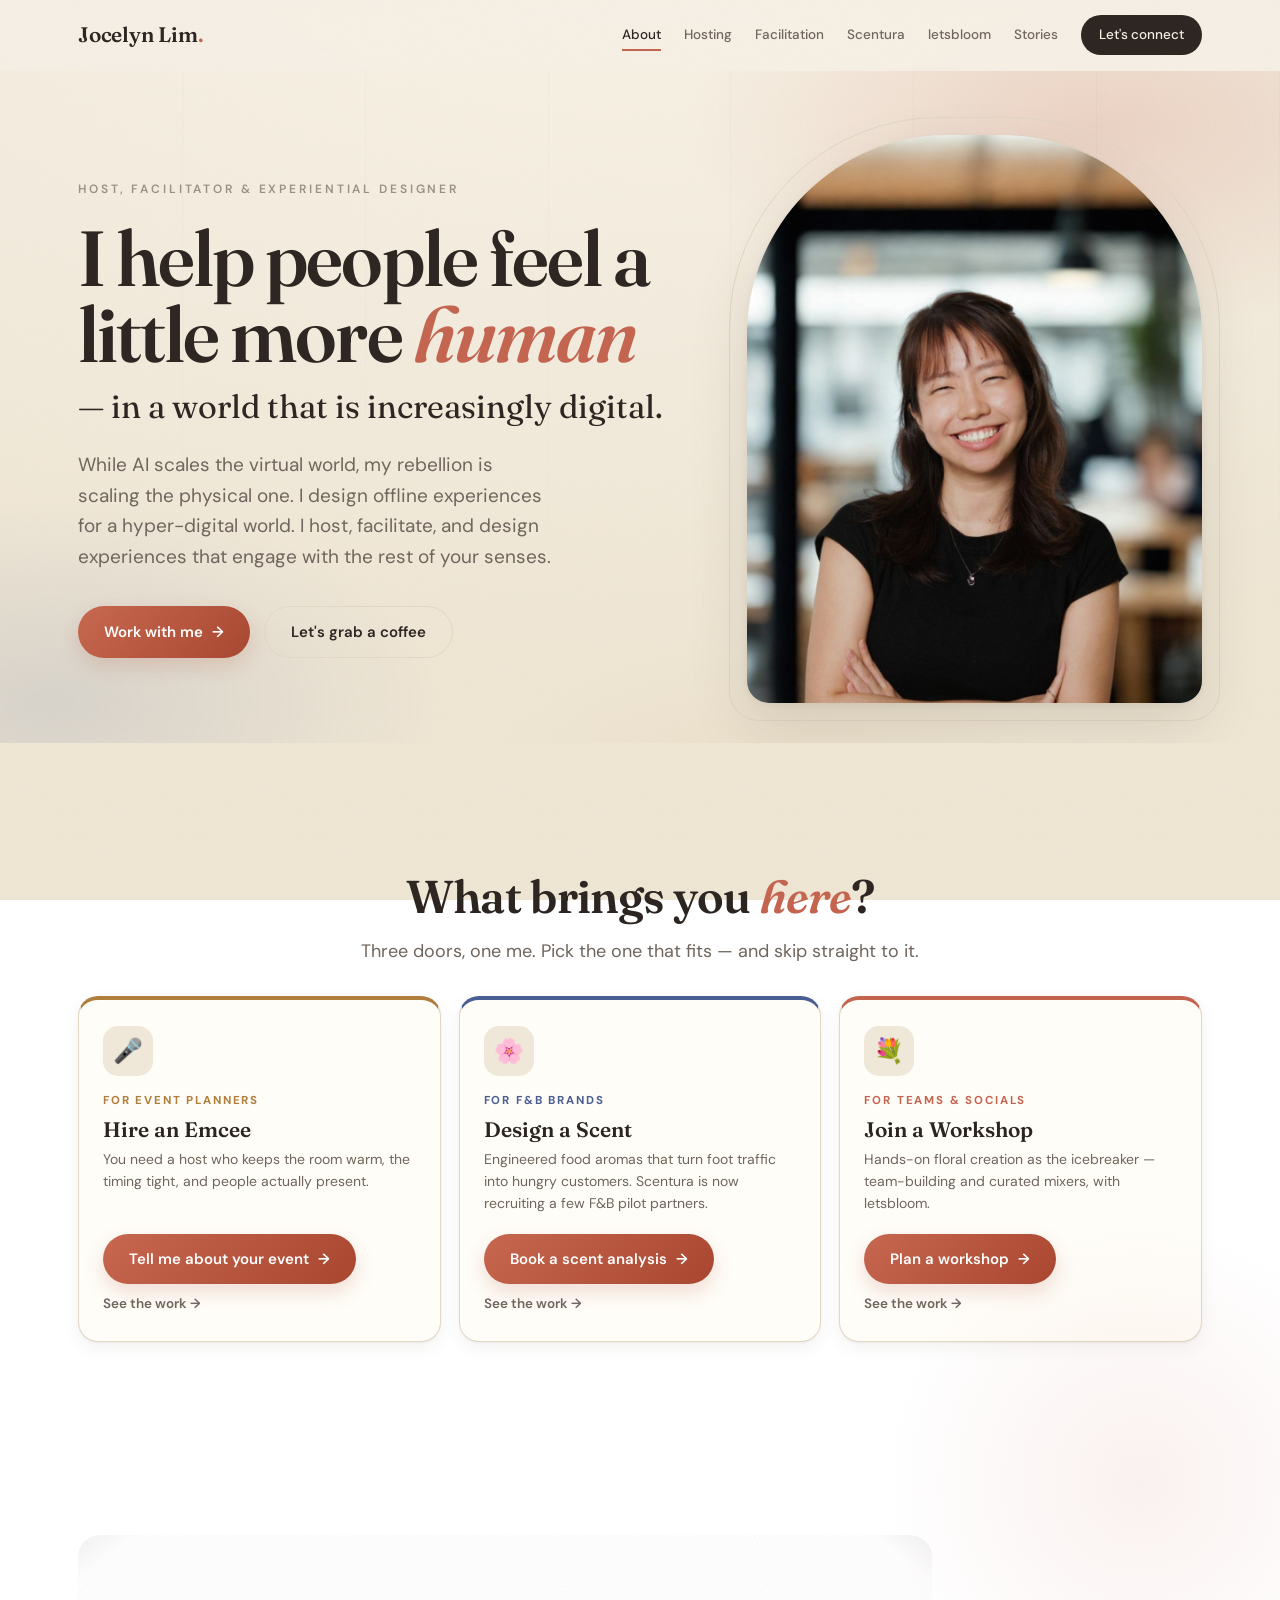
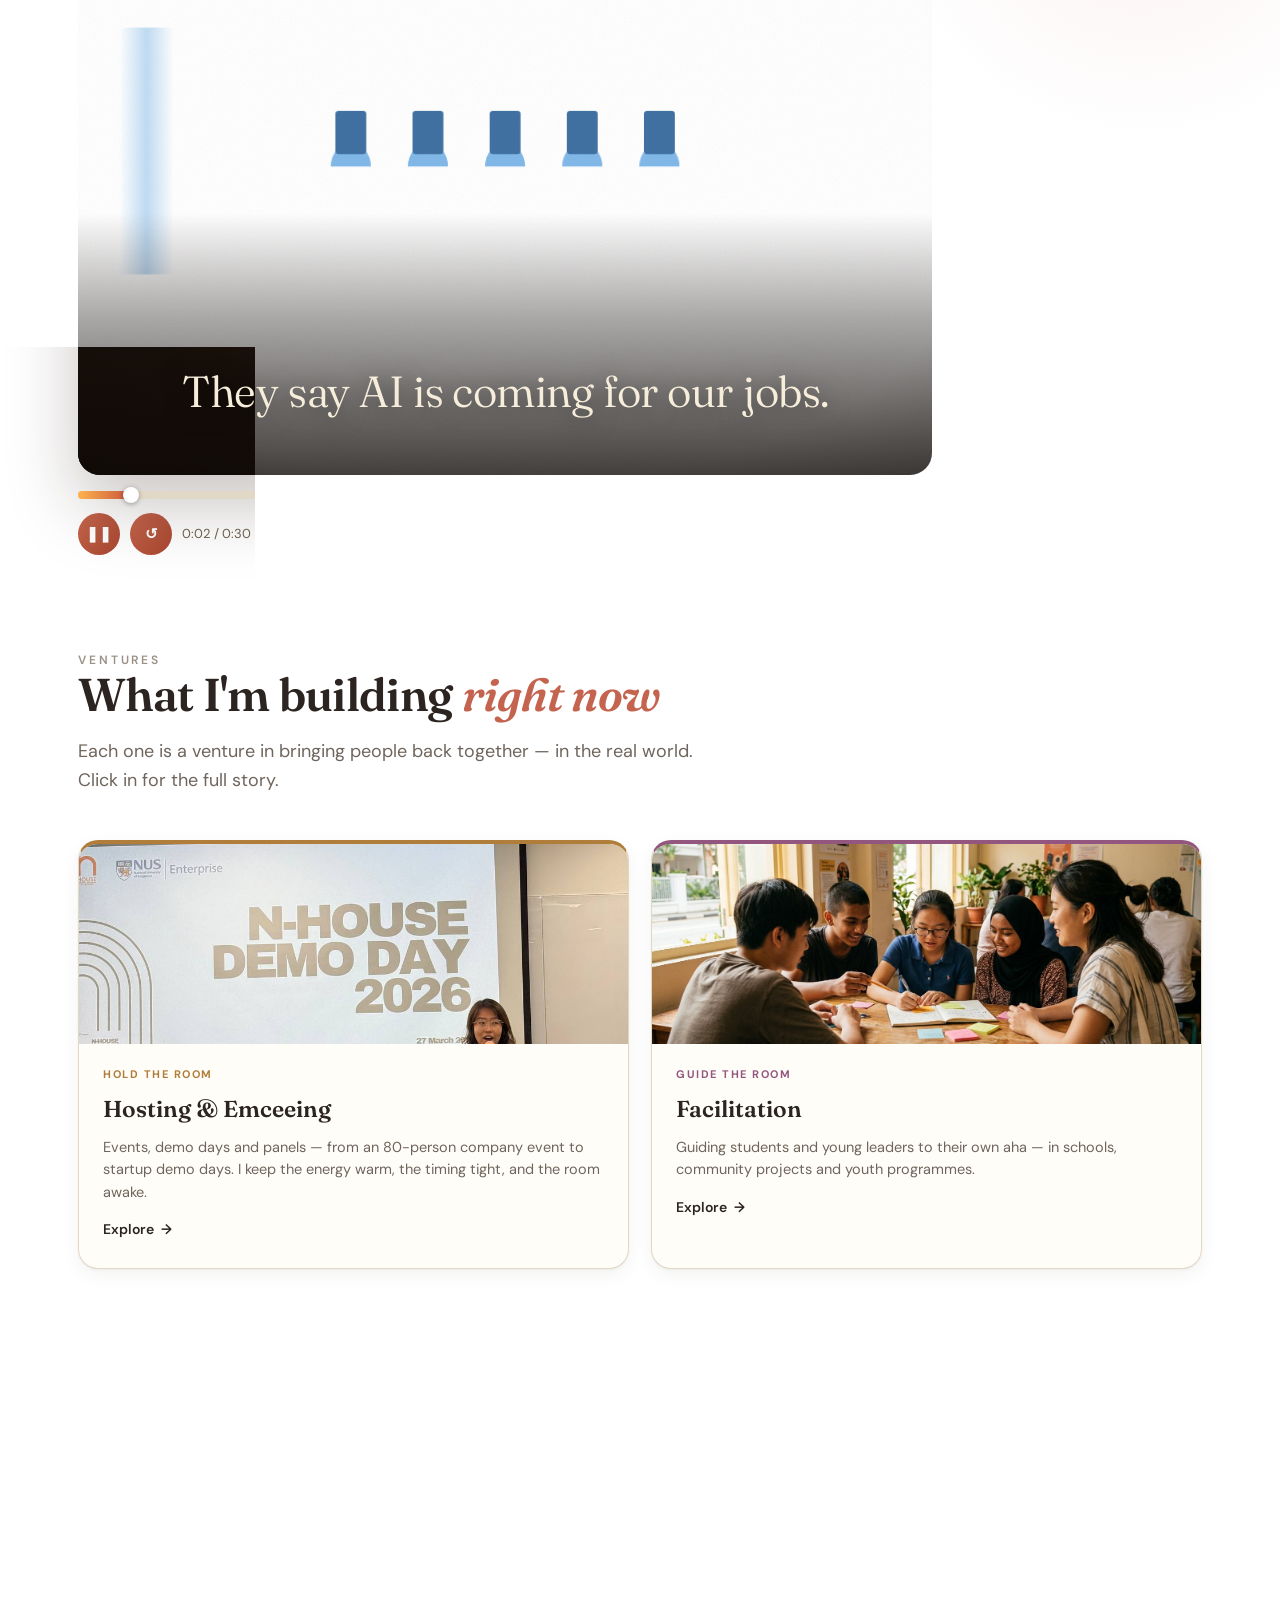
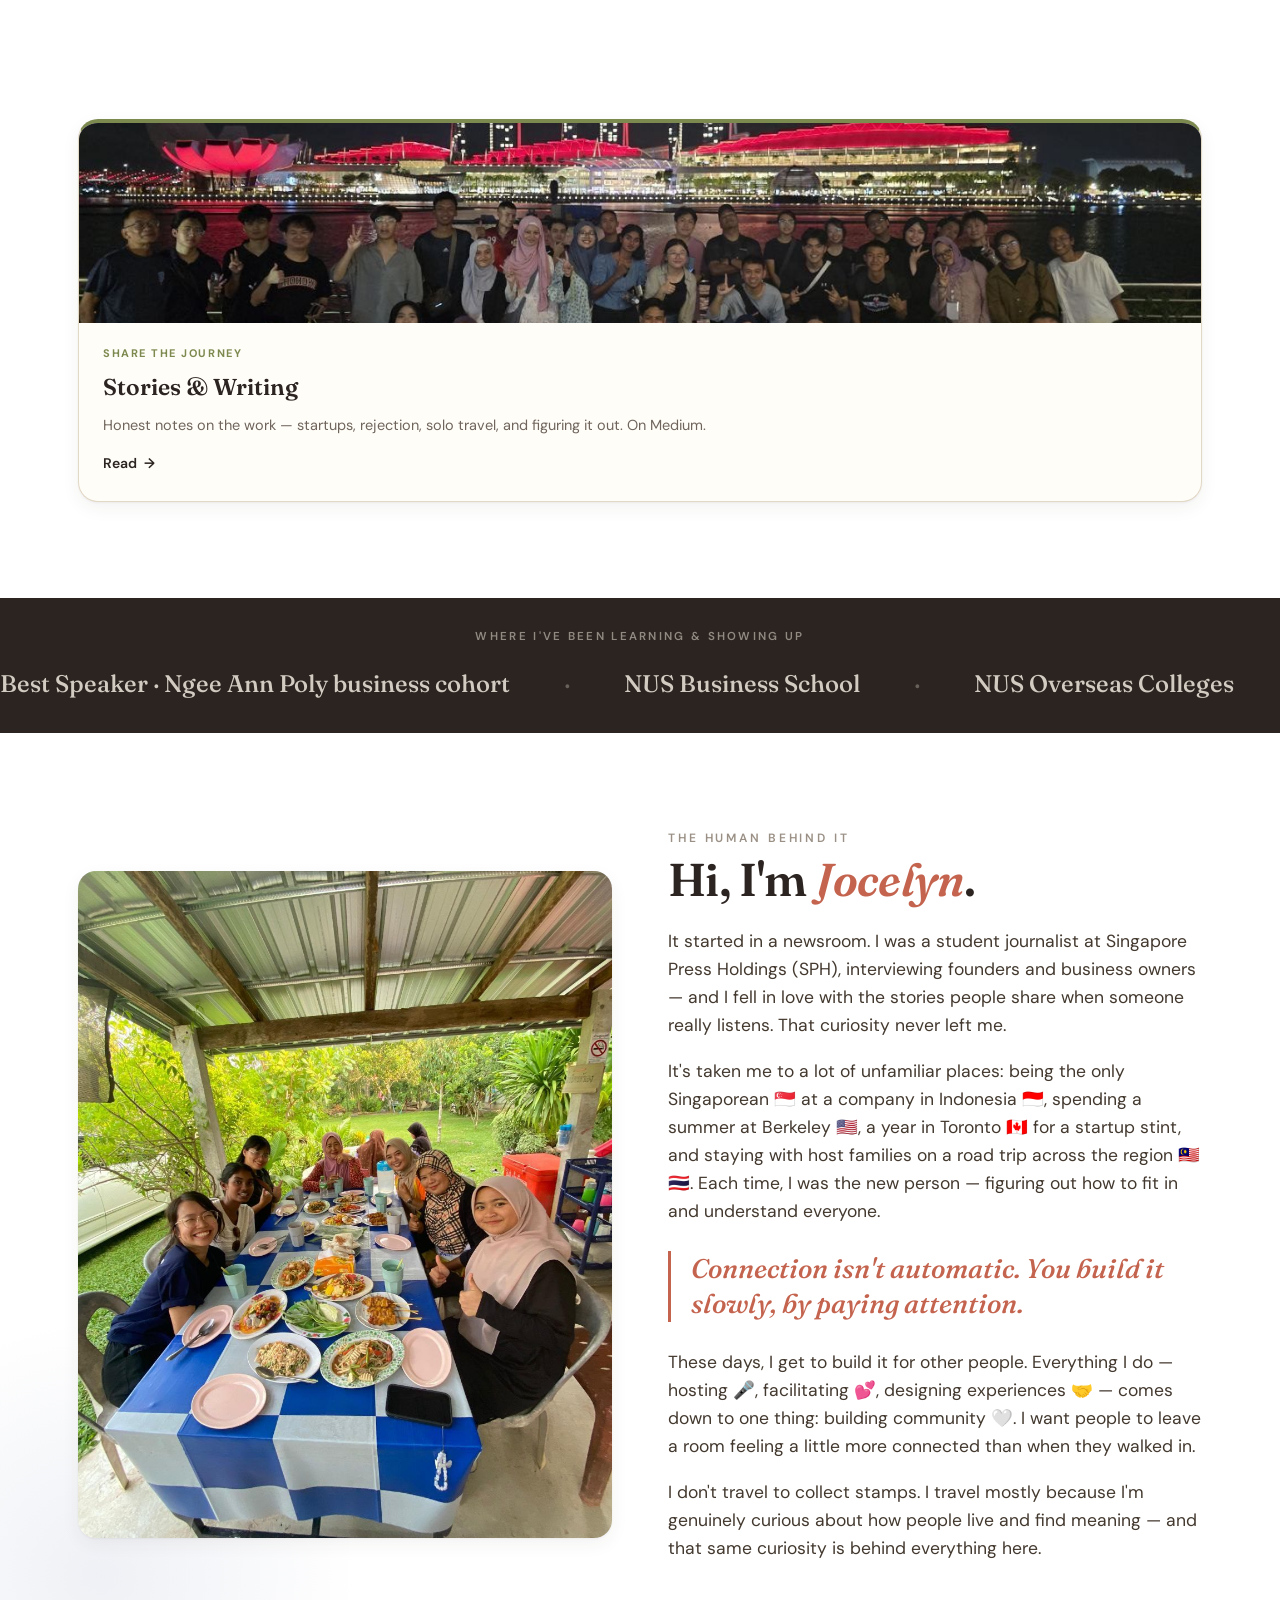
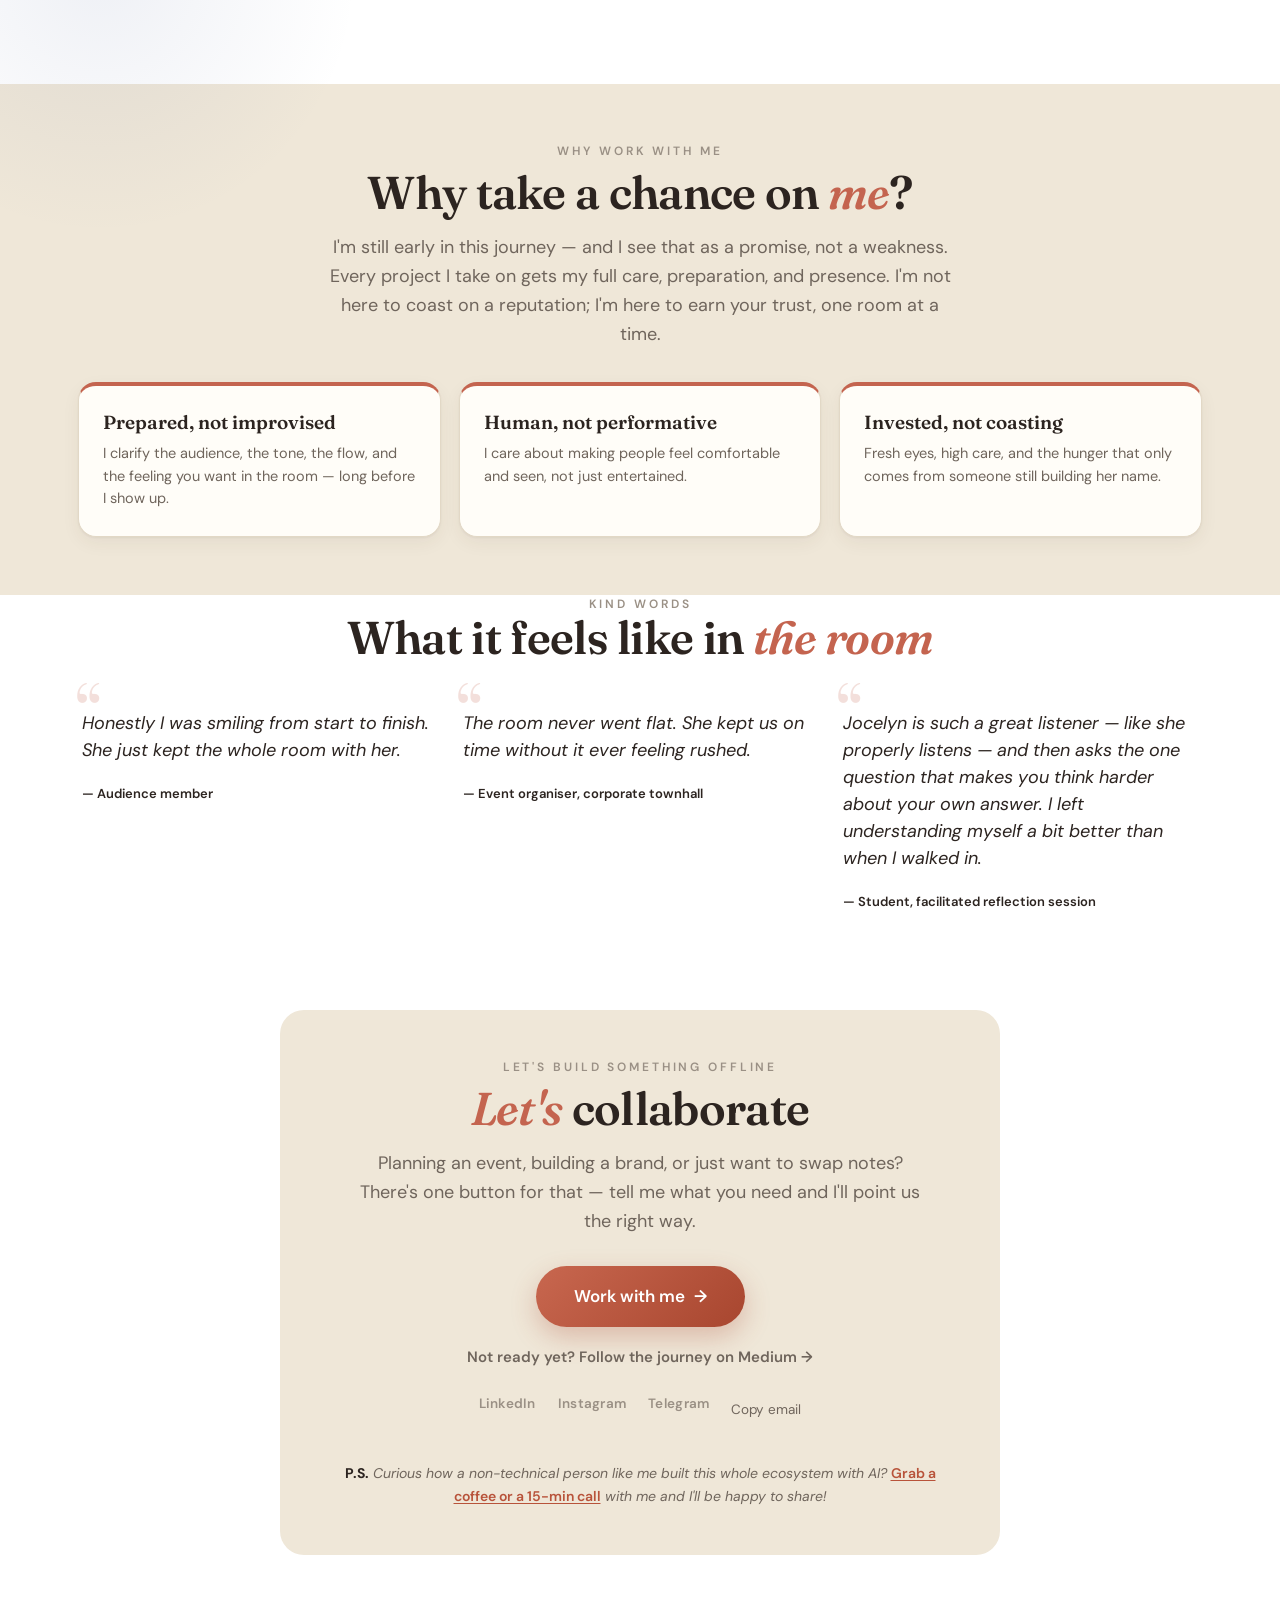
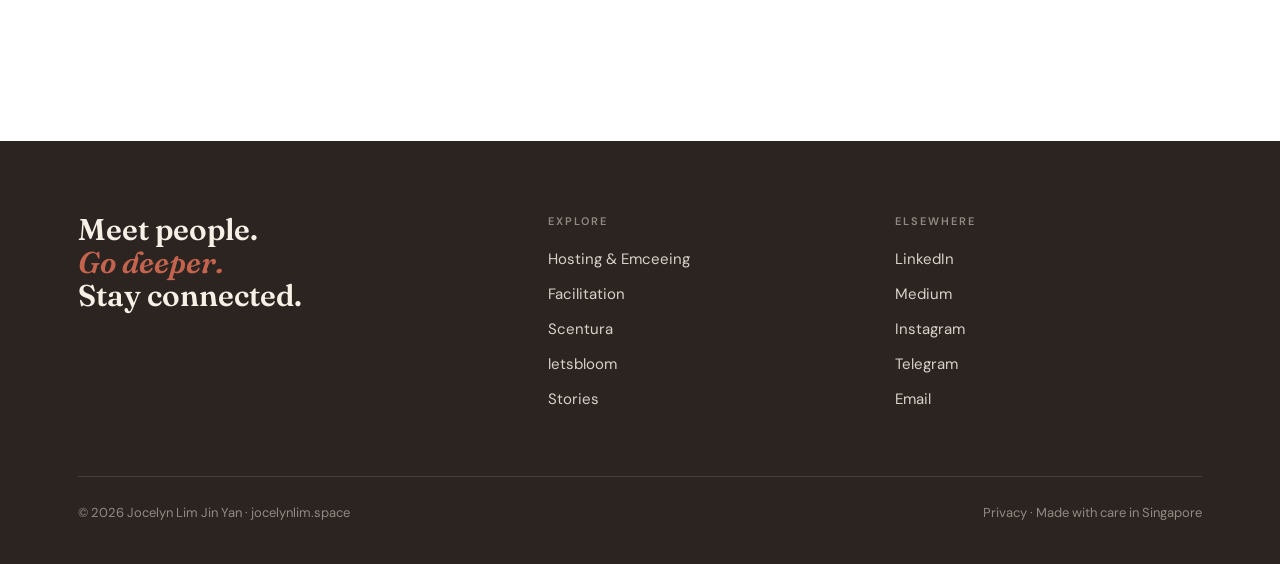
==== jocelynlim-site-upload/index.html @ 43f3b97f "Mobile engagement layer: full-bleed images, gallery carousel, sticky CTA, desktop note, tighter paci" ====
<!DOCTYPE html>
<html lang="en">
<head>
<meta charset="UTF-8">
<meta name="viewport" content="width=device-width, initial-scale=1.0">
<title>Jocelyn Lim — Host, Facilitator &amp; Experiential Designer in Singapore</title>
<meta name="description" content="Jocelyn Lim (Jocelyn Lim Jin Yan) is a host, facilitator, experiential designer and community builder in Singapore — designing offline experiences that bring people together and build real community.">
<link rel="canonical" href="https://jocelynlim.space/">
<link rel="icon" href="/favicon.svg" type="image/svg+xml">
<meta name="robots" content="index, follow">
<meta property="og:type" content="website">
<meta property="og:title" content="Jocelyn Lim — Host, Facilitator &amp; Experiential Designer in Singapore">
<meta property="og:description" content="While AI scales the virtual world, my rebellion is scaling the physical one. I design offline experiences for a hyper-digital world — hosting, facilitating and designing experiences that engage the rest of your senses.">
<meta property="og:url" content="https://jocelynlim.space/">
<meta property="og:image" content="https://jocelynlim.space/assets/jocelyn-portrait.jpg">
<meta name="twitter:card" content="summary_large_image">
<meta name="twitter:title" content="Jocelyn Lim — Host, Facilitator &amp; Experiential Designer in Singapore">
<meta name="twitter:description" content="I design offline experiences for a hyper-digital world — hosting, facilitating and designing experiences that engage the rest of your senses.">
<meta name="twitter:image" content="https://jocelynlim.space/assets/jocelyn-portrait.jpg">
<link rel="preconnect" href="https://fonts.googleapis.com"><link rel="preconnect" href="https://fonts.gstatic.com" crossorigin>
<link href="https://fonts.googleapis.com/css2?family=Fraunces:ital,opsz,wght@0,9..144,400..700;1,9..144,400..600&family=DM+Sans:wght@400;500;600;700&display=swap" rel="stylesheet">
<link rel="stylesheet" href="styles.css">
<link id="calendly-css" href="https://assets.calendly.com/assets/external/widget.css" rel="stylesheet">
<script src="https://assets.calendly.com/assets/external/widget.js" async></script>
<script type="application/ld+json">
{"@context":"https://schema.org","@graph":[
{"@type":"Person","@id":"https://jocelynlim.space/#jocelyn","name":"Jocelyn Lim","alternateName":["Lim Jin Yan","Jocelyn Lim Jin Yan","Jocelyn Jin Yan","Jocelyn Limjy","Jocelyn Lim JY","limjy jocelyn"],"url":"https://jocelynlim.space/","image":"https://jocelynlim.space/assets/jocelyn-portrait.jpg","jobTitle":"Host, Facilitator, Experiential Designer & Community Builder","description":"Singapore-based host, facilitator, experiential designer and community builder who builds community through live experiences and ventures that bring people together in the real world.","gender":"Female","nationality":{"@type":"Country","name":"Singapore"},"address":{"@type":"PostalAddress","addressLocality":"Singapore","addressCountry":"SG"},"alumniOf":[{"@type":"CollegeOrUniversity","name":"NUS Business School","sameAs":"https://www.nus.edu.sg/"},{"@type":"EducationalOrganization","name":"NUS Overseas Colleges (NOC)"},{"@type":"EducationalOrganization","name":"Ngee Ann Polytechnic"}],"knowsAbout":["Marketing","Experiential design","Event hosting","Emceeing","Facilitation","Youth mentorship","Scent marketing","Community building","Entrepreneurship","NUS Overseas Colleges"],"worksFor":[{"@id":"https://jocelynlim.space/#scentura"},{"@id":"https://jocelynlim.space/#letsbloom"}],"sameAs":["https://www.linkedin.com/in/jocelynlimjinyan/","https://medium.com/@jocelynlimjy","https://instagram.com/letsbloom.space"]},
{"@type":"WebSite","@id":"https://jocelynlim.space/#website","url":"https://jocelynlim.space/","name":"Jocelyn Lim","alternateName":"Jocelyn Lim — Host, Facilitator & Experiential Designer","inLanguage":"en","about":{"@id":"https://jocelynlim.space/#jocelyn"},"publisher":{"@id":"https://jocelynlim.space/#jocelyn"}},
{"@type":"Organization","@id":"https://jocelynlim.space/#scentura","name":"Scentura","url":"https://jocelynlim.space/scentura","description":"Sensory architecture for F&B brands — engineering food aromas that turn passing foot traffic into hungry customers.","founder":{"@id":"https://jocelynlim.space/#jocelyn"}},
{"@type":"Organization","@id":"https://jocelynlim.space/#letsbloom","name":"letsbloom","url":"https://jocelynlim.space/letsbloom","description":"Experiential events and mingling — hands-on floral creation as the icebreaker for teams, friends, and community groups.","founder":{"@id":"https://jocelynlim.space/#jocelyn"}}
]}
</script>
</head>
<body>

<nav class="nav">
  <div class="wrap">
    <a class="brand" href="/">Jocelyn Lim<span class="d">.</span></a>
    <button class="burger" aria-label="Menu"><span></span><span></span><span></span></button>
    <div class="nav-links">
      <a href="#about" class="active">About</a>
      <a href="hosting.html">Hosting</a>
      <a href="facilitation.html">Facilitation</a>
      <a href="scentura.html">Scentura</a>
      <a href="letsbloom.html">letsbloom</a>
      <a href="stories.html">Stories</a>
      <a class="nav-cta" href="#connect">Let's connect</a>
    </div>
  </div>
</nav>

<!-- HERO -->
<header class="hero">
  <span class="hero-bg" aria-hidden="true"></span>
  <div class="wrap">
    <div>
      <div class="eyebrow reveal">Host, Facilitator &amp; Experiential Designer</div>
      <h1 class="reveal d1">I help people feel a little more <em>human</em><span class="tail" style="color:var(--ink)">— in a world that is increasingly digital.</span></h1>
      <p class="sub reveal d2">While AI scales the virtual world, my rebellion is scaling the physical one. I design offline experiences for a hyper-digital world. I host, facilitate, and design experiences that engage with the rest of your senses.</p>
      <div class="cta-row reveal d3">
        <a class="btn btn-primary" data-open="work" href="#start">Work with me <span class="arrow">→</span></a>
        <a class="btn btn-ghost" data-open="calendly" href="#">Let's grab a coffee</a>
      </div>
    </div>
    <div class="portrait reveal d2">
      <span class="ring"></span>
      <img src="assets/jocelyn-portrait.jpg" alt="Jocelyn Lim hosting in a bright room">
    </div>
  </div>
</header>

<!-- ROUTER / SELF-SEGMENTATION -->
<section class="section router" id="start" style="padding-bottom:0">
  <div class="wrap">
    <div class="eyebrow reveal" style="text-align:center">start here</div>
    <h2 class="section-h reveal d1" style="text-align:center">What brings you <em>here</em>?</h2>
    <p class="lead reveal d2" style="margin:16px auto 0;text-align:center;max-width:600px">Three doors, one me. Pick the one that fits — and skip straight to it.</p>
    <div class="router-grid reveal d2">
      <div class="rcard" style="--rc:var(--host)">
        <div class="ric">🎤</div>
        <div class="raud">for event planners</div>
        <h3>Hire an Emcee</h3>
        <p>You need a host who keeps the room warm, the timing tight, and people actually present.</p>
        <div class="ract">
          <a class="btn btn-primary" data-open="contact" data-topic="emcee" href="#">Tell me about your event <span class="arrow">→</span></a>
          <a class="rlink" href="hosting.html">See the work →</a>
        </div>
      </div>
      <div class="rcard" style="--rc:var(--scent)">
        <div class="ric">🌸</div>
        <div class="raud">for F&amp;B brands</div>
        <h3>Design a Scent</h3>
        <p>Engineered food aromas that turn foot traffic into hungry customers. Scentura is now recruiting a few F&amp;B pilot partners.</p>
        <div class="ract">
          <a class="btn btn-primary" data-open="contact" data-topic="scentura" href="#">Book a scent analysis <span class="arrow">→</span></a>
          <a class="rlink" href="scentura.html">See the work →</a>
        </div>
      </div>
      <div class="rcard" style="--rc:var(--bloom)">
        <div class="ric">💐</div>
        <div class="raud">for teams &amp; socials</div>
        <h3>Join a Workshop</h3>
        <p>Hands-on floral creation as the icebreaker — team-building and curated mixers, with letsbloom.</p>
        <div class="ract">
          <a class="btn btn-primary" data-open="contact" data-topic="workshop" href="#">Plan a workshop <span class="arrow">→</span></a>
          <a class="rlink" href="letsbloom.html">See the work →</a>
        </div>
      </div>
    </div>
  </div>
</section>

<!-- THE WHY -->
<section class="section" id="why">
  <div class="wrap">
    <div class="eyebrow reveal">the why</div>
    <h2 class="section-h reveal d1">Many ventures. <em>One</em> reason.</h2>
    <style>
    #whyvid{--terra:#f2724f;--amber:#ffb24d;--cool:#7fb6e6;--cream:#f7eddb;--soft:#cdbda6;margin-top:30px;max-width:76%}
    #whyvid .stage{position:relative;height:60vh;min-height:430px;max-height:660px;overflow:hidden;border-radius:22px;background:#120d09;box-shadow:0 30px 70px rgba(40,25,15,.25)}
    #whyvid .bgfx{position:absolute;inset:0;background:radial-gradient(62% 56% at 50% 36%,#4a3422,#2c1d12 56%,#1a110a 100%)}
    #whyvid .grain{position:absolute;inset:0;pointer-events:none;opacity:.09;mix-blend-mode:soft-light;background-image:url("data:image/svg+xml,%3Csvg xmlns='http://www.w3.org/2000/svg' width='160' height='160'%3E%3Cfilter id='n'%3E%3CfeTurbulence type='fractalNoise' baseFrequency='0.85' numOctaves='2' stitchTiles='stitch'/%3E%3C/filter%3E%3Crect width='100%25' height='100%25' filter='url(%23n)'/%3E%3C/svg%3E");background-size:170px 170px}
    #whyvid .vis{position:absolute;inset:0;opacity:0;transition:opacity .45s ease}
    #whyvid .vis.on{opacity:1}
    #whyvid .vis svg{width:100%;height:100%;display:block;transform-origin:50% 44%;animation:wvkb 5.5s ease-out both}
    #whyvid .vig{position:absolute;inset:0;pointer-events:none;background:radial-gradient(120% 120% at 50% 42%,transparent 50%,rgba(0,0,0,.55))}
    #whyvid .cap{position:absolute;left:0;right:0;bottom:0;padding:18% 8% 7%;text-align:center;background:linear-gradient(0deg,rgba(15,10,7,.78),rgba(15,10,7,.35) 60%,transparent);pointer-events:none}
    #whyvid #capt{color:var(--cream);font-family:'Fraunces',serif;font-weight:340;font-size:clamp(22px,3.4vw,44px);line-height:1.12;letter-spacing:-.01em;text-shadow:0 2px 24px rgba(0,0,0,.6)}
    #whyvid #capt em{font-style:italic;color:var(--terra)}
    #whyvid #capt .u{position:relative;white-space:nowrap}
    #whyvid #capt .u::after{content:"";position:absolute;left:-2px;right:-2px;bottom:-.07em;height:.085em;border-radius:3px;background:linear-gradient(90deg,#ffb24d,#f2643c);transform:scaleX(0);transform-origin:left;animation:wvuw .5s .25s cubic-bezier(.3,1,.3,1) forwards}
    #whyvid .huge{display:inline-block;font-weight:400;font-style:italic;font-size:clamp(36px,6vw,80px);letter-spacing:-.025em;line-height:1;background:linear-gradient(100deg,#ffd27a,#ff8a4c 55%,#f2643c);-webkit-background-clip:text;background-clip:text;color:transparent;filter:drop-shadow(0 6px 30px rgba(242,114,79,.5))}
    #whyvid .lead{display:block;font-style:italic;font-size:clamp(16px,2.2vw,26px);color:var(--soft);margin-bottom:.06em}
    #whyvid .cIn{animation:wvcap .55s cubic-bezier(.2,.9,.2,1) both}
    #whyvid .w{display:inline-block;opacity:0;will-change:transform,opacity}
    #whyvid svg .a{transform-box:fill-box;transform-origin:center}
    #whyvid .dr{stroke-dasharray:480;stroke-dashoffset:480;animation:wvdr 1s ease forwards}
    #whyvid .pp{animation:wvpp .55s cubic-bezier(.2,1.4,.3,1) both}
    #whyvid .fi{animation:wvfi .6s ease both}
    #whyvid .up{animation:wvup .6s ease both}
    #whyvid .sL{animation:wvsL .8s cubic-bezier(.2,.9,.2,1) both}
    #whyvid .sR{animation:wvsR .8s cubic-bezier(.2,.9,.2,1) both}
    #whyvid .spin{animation:wvspin 6s linear infinite}
    #whyvid .float{animation:wvfloat 2.4s ease-in-out infinite}
    #whyvid .away{animation:wvaway 1.6s 0.5s ease-in forwards}
    #whyvid .ring{transform-box:fill-box;transform-origin:center;animation:wvring 1.8s ease-out infinite}
    #whyvid .scan{animation:wvscan 2.2s ease-in-out infinite}
    #whyvid .fall{animation:wvfall 1.1s .3s cubic-bezier(.4,0,1,.6) forwards}
    #whyvid .zoom{animation:wvzoom 1.4s linear infinite}
    #whyvid .grow{transform-box:fill-box;transform-origin:center;animation:wvgrow .7s cubic-bezier(.2,1.3,.3,1) both}
    #whyvid .laughswell{transform-box:fill-box;transform-origin:center;animation:wvswell 1.3s cubic-bezier(.2,1.3,.3,1) both}
    #whyvid .laughface{animation:wvgiggle 1.1s ease-in-out infinite}
    #whyvid .flip{animation:wvflip 1s cubic-bezier(.4,0,.2,1) both}
    #whyvid .bar{position:relative;height:8px;background:#e2d8c6;border-radius:6px;margin-top:16px;cursor:pointer;touch-action:none}
    #whyvid .bar>i{position:absolute;left:0;top:0;height:100%;width:0;border-radius:6px;background:linear-gradient(90deg,#ffb24d,#c8553d);pointer-events:none}
    #whyvid #thumb{position:absolute;top:50%;left:0;width:16px;height:16px;margin-left:-8px;border-radius:50%;background:#fff;box-shadow:0 1px 5px rgba(0,0,0,.35);transform:translateY(-50%);pointer-events:none}
    #whyvid .controls{display:flex;gap:10px;align-items:center;margin:14px 0 0;flex-wrap:wrap}
    #whyvid .wvbtn{font-weight:600;font-size:14px;border:none;background:linear-gradient(135deg,#c8674f,#a8462f);color:#fff;border-radius:40px;padding:10px 18px;cursor:pointer;font-family:inherit}
    #whyvid .wvbtn.ic{width:42px;height:42px;padding:0;border-radius:50%;font-size:15px;display:flex;align-items:center;justify-content:center}
    #whyvid .time{font-size:13px;color:#6f6253;font-variant-numeric:tabular-nums;min-width:74px}
    #whyvid .sr-only{position:absolute;width:1px;height:1px;padding:0;margin:-1px;overflow:hidden;clip:rect(0,0,0,0);white-space:nowrap;border:0}
    @keyframes wvkb{from{transform:scale(1.08)}to{transform:scale(1)}}
    @keyframes wvcap{from{opacity:0;transform:translateY(16px)}to{opacity:1;transform:none}}
    @keyframes wvuw{to{transform:scaleX(1)}}
    @keyframes wvaWord{0%{opacity:0;transform:translateY(34px) scale(.82);filter:blur(5px)}55%{opacity:1;filter:blur(0)}100%{opacity:1;transform:translateY(0) scale(1)}}
    @keyframes wvaPopWord{0%{opacity:0;transform:translateY(10px) scale(.45)}65%{opacity:1;transform:translateY(0) scale(1.16)}100%{opacity:1;transform:scale(1)}}
    @keyframes wvHugeIn{0%{opacity:0;transform:translateY(22px) scale(.78);filter:blur(7px)}60%{opacity:1;filter:blur(0)}100%{opacity:1;transform:none}}
    @keyframes wvdr{to{stroke-dashoffset:0}}
    @keyframes wvpp{0%{opacity:0;transform:scale(.3)}100%{opacity:1;transform:scale(1)}}
    @keyframes wvfi{from{opacity:0}to{opacity:1}}
    @keyframes wvup{from{opacity:0;transform:translateY(22px)}to{opacity:1;transform:none}}
    @keyframes wvsL{from{opacity:0;transform:translateX(-180px)}to{opacity:1;transform:none}}
    @keyframes wvsR{from{opacity:0;transform:translateX(180px)}to{opacity:1;transform:none}}
    @keyframes wvspin{to{transform:rotate(360deg)}}
    @keyframes wvfloat{0%,100%{transform:translateY(0)}50%{transform:translateY(-10px)}}
    @keyframes wvaway{to{opacity:0;transform:translate(60px,-90px) scale(.7)}}
    @keyframes wvring{0%{transform:scale(.1);opacity:.7}100%{transform:scale(1);opacity:0}}
    @keyframes wvscan{0%{transform:translateX(-140px)}100%{transform:translateX(1140px)}}
    @keyframes wvfall{to{opacity:0;transform:translateY(140px) rotate(40deg)}}
    @keyframes wvzoom{from{transform:translateX(-260px);opacity:0}20%{opacity:1}100%{transform:translateX(260px);opacity:0}}
    @keyframes wvgrow{from{opacity:0;transform:scale(.2)}to{opacity:1;transform:scale(1)}}
    @keyframes wvflip{from{transform:scaleX(-1) translateX(80px);opacity:.4}to{transform:scaleX(-1) translateX(0);opacity:1}}
    @keyframes wvturn{from{transform:rotate(0)}to{transform:rotate(180deg)}}
    @keyframes wvflip180{0%{transform:rotate(180deg)}60%{transform:rotate(0deg)}72%{transform:rotate(-12deg)}100%{transform:rotate(0deg)}}
    @keyframes wvswell{0%{opacity:0;transform:scale(.4)}68%{opacity:1;transform:scale(1.1)}100%{opacity:1;transform:scale(1)}}
    @keyframes wvgiggle{0%,100%{transform:translateY(0) scale(1)}50%{transform:translateY(-7px) scale(1.06)}}
    @media (prefers-reduced-motion: reduce){#whyvid .vis svg{animation:none}}
    /* ===== responsive overrides — placed LAST so they win the cascade over the base rules above ===== */
    @media (max-width:860px){ #whyvid{max-width:100%} }
    @media (max-width:600px){
      /* phone: shrink the stage to hug the graphic + caption, killing the big empty gap */
      #whyvid .stage{height:auto;min-height:0;max-height:none;aspect-ratio:4/3}
      #whyvid .vis svg{transform-origin:50% 42%}
      #whyvid .cap{padding:11% 6% 7%}
      #whyvid #capt{font-size:clamp(19px,5.6vw,25px)}
      #whyvid .huge{font-size:clamp(28px,8.8vw,42px)}
      #whyvid .lead{font-size:clamp(13px,3.8vw,17px)}
      #whyvid .controls{gap:8px}
      #whyvid .time{min-width:60px;font-size:12px}
      #whyvid .wvbtn{font-size:13px;padding:9px 14px}
      #whyvid .wvbtn.ic{width:40px;height:40px}
    }
    </style>
    <div id="whyvid" class="reveal d2">
      <div class="stage" id="stage">
        <div class="bgfx"></div>
        <div class="vis" id="vis"></div>
        <div class="vig"></div>
        <div class="grain"></div>
        <div class="cap"><div id="capt"></div></div>
      </div>
      <div class="bar" id="bar"><i id="prog"></i><span id="thumb"></span></div>
      <div class="controls">
        <button class="wvbtn ic" id="pp" aria-label="Play / pause">❚❚</button>
        <button class="wvbtn ic" id="rp" aria-label="Restart">↺</button>
        <span class="time"><span id="tcur">0:00</span> / <span id="tdur">0:28</span></span>
        <button class="wvbtn" id="snd" style="background:#e3d8c4;color:#5c5142">🔇 Sound off</button>
      </div>
      <audio id="vo" src="assets/voiceover.mp3" preload="auto" playsinline></audio>
      <div class="sr-only">
        <p>On paper, my week makes no sense. One day I'm holding a mic in front of a room. The next I'm designing a workshop, rewriting a pitch, or prepping for a facilitation session. People keep telling me to pick one thing.</p>
        <p>I'm graduating into a lot of noise — the job market is brutal, AI is coming for the work. But here's the quieter thing I believe: there are still some things AI can't take from us. The energy of a room when strangers actually connect. You know the way a room shifts when someone shares something personal, honest, or how the entire room is laughing together? I don't think AI will be able to create those environments at all.</p>
        <p>And I'm not anti-AI, haha — I actually love it. It saves me hours (it's part of why you're even reading this site). But in a world obsessed with artificial intelligence, I am dedicating this season of my life to building the exact opposite: experiences, ventures and spaces that are aggressively human. That's the thread connecting it all: meet people, go deeper, and stay connected.</p>
      </div>
    </div>
    <script>
    (function(){
    const C='#7fb6e6',CD='#3f6fa0',Wm='#ffb24d',T='#f2724f',CR='#f7eddb';
    function person(x,c,cls,dl){return `<g class="a ${cls}" style="animation-delay:${dl}s"><circle cx="${x}" cy="248" r="17" fill="${c}"/><path d="M${x-26} 300 a26 30 0 0 1 52 0 z" fill="${c}"/></g>`;}
    function smiley(x,y,r,cls,dl){return `<g class="a ${cls}" style="animation-delay:${dl}s"><circle cx="${x}" cy="${y}" r="${r}" fill="none" stroke="${Wm}" stroke-width="5"/><circle cx="${x-r*0.35}" cy="${y-r*0.15}" r="3.5" fill="${Wm}"/><circle cx="${x+r*0.35}" cy="${y-r*0.15}" r="3.5" fill="${Wm}"/><path d="M${x-r*0.45} ${y+r*0.25} q${r*0.45} ${r*0.5} ${r*0.9} 0" fill="none" stroke="${Wm}" stroke-width="5" stroke-linecap="round"/></g>`;}
    const SV={
     ai(){let p='';for(let i=0;i<5;i++){const x=300+i*100;p+=person(x,C,'fi',i*0.08);p+=`<rect class="a pp" style="animation-delay:${0.9+i*0.12}s" x="${x-20}" y="228" width="40" height="56" rx="4" fill="${CD}"/>`;}
       return `<svg viewBox="0 0 1000 700" preserveAspectRatio="xMidYMid meet">${p}<rect class="scan" x="0" y="120" width="70" height="320" fill="url(#sg)"/><defs><linearGradient id="sg"><stop offset="0" stop-color="${C}" stop-opacity="0"/><stop offset=".5" stop-color="${C}" stop-opacity=".5"/><stop offset="1" stop-color="${C}" stop-opacity="0"/></linearGradient></defs></svg>`;},
     cant(){return `<svg viewBox="0 0 1000 700" preserveAspectRatio="xMidYMid meet">
       <g class="a sL"><rect x="300" y="210" width="120" height="120" rx="14" fill="none" stroke="${C}" stroke-width="5"/><circle cx="338" cy="252" r="7" fill="${C}"/><circle cx="382" cy="252" r="7" fill="${C}"/><path d="M334 296 h52" stroke="${C}" stroke-width="5" stroke-linecap="round"/><path d="M300 240 h-26 M300 300 h-26 M420 240 h26 M420 300 h26" stroke="${C}" stroke-width="5"/></g>
       <path class="a dr" d="M430 270 q120 -10 210 -30" fill="none" stroke="${CD}" stroke-width="4" stroke-dasharray="10 12"/>
       <g class="a away"><path d="M660 250 c-30 -34 -78 -2 0 46 c78 -48 30 -80 0 -46z" fill="${Wm}"/></g></svg>`;},
     connect(){const cx=500,cy=250,R=160;let ring=[];for(let i=0;i<6;i++){const a=-Math.PI/2+i/6*6.2832;ring.push([Math.round(cx+Math.cos(a)*R),Math.round(cy+Math.sin(a)*R)]);}
       const ln=(a,b,dl)=>`<line class="a dr" style="animation-delay:${dl}s" x1="${a[0]}" y1="${a[1]}" x2="${b[0]}" y2="${b[1]}" stroke="${Wm}" stroke-width="3" stroke-dasharray="480" stroke-dashoffset="480" opacity=".85"/>`;
       let l='',d='',k=0;for(let i=0;i<6;i++){l+=ln([cx,cy],ring[i],.3+(k++)*.05);}for(let i=0;i<6;i++){l+=ln(ring[i],ring[(i+1)%6],.3+(k++)*.05);}
       d+=`<circle class="a pp" cx="${cx}" cy="${cy}" r="15" fill="${Wm}"/>`;ring.forEach((p,i)=>{d+=`<circle class="a pp" style="animation-delay:${.1+i*.08}s" cx="${p[0]}" cy="${p[1]}" r="12" fill="${Wm}"/>`;});
       return `<svg viewBox="0 0 1000 700" preserveAspectRatio="xMidYMid meet">${l}${d}</svg>`;},
     laugh(){let s=smiley(515,222,62,'laughface',0)+smiley(360,255,52,'laughface',0.12)+smiley(665,255,52,'laughface',0.24)+smiley(440,350,48,'laughface',0.36)+smiley(595,352,48,'laughface',0.48);
       let r='';for(let i=0;i<2;i++)r+=`<circle class="ring" style="animation-delay:${i*0.7}s" cx="515" cy="285" r="170" fill="none" stroke="${Wm}" stroke-width="3"/>`;
       return `<svg viewBox="0 0 1000 700" preserveAspectRatio="xMidYMid meet">${r}<g class="laughswell">${s}</g></svg>`;},
     friend(){return `<svg viewBox="0 0 1000 700" preserveAspectRatio="xMidYMid meet">
       <g class="a sL">${person(380,C,'',0).replace('class="a "','')}</g>
       <g class="a sR">${person(620,Wm,'',0).replace('class="a "','')}</g>
       <line class="a dr" style="animation-delay:.7s" x1="402" y1="270" x2="598" y2="270" stroke="${Wm}" stroke-width="4" stroke-dasharray="480" stroke-dashoffset="480"/>
       <path class="a grow" style="animation-delay:1s" d="M500 175 c-22 -26 -58 -2 0 34 c58 -36 22 -60 0 -34z" fill="${T}"/></svg>`;},
     fail(){let seg='';const cx=500,cy=270;for(let i=0;i<8;i++){const a=i/8*Math.PI*2;const x=cx+Math.cos(a)*70,y=cy+Math.sin(a)*70;seg+=`<rect class="a fall" style="animation-delay:${0.2+i*0.06}s" x="${x-9}" y="${y-9}" width="18" height="18" rx="3" fill="${C}"/>`;}
       return `<svg viewBox="0 0 1000 700" preserveAspectRatio="xMidYMid meet"><g class="a fi"><rect x="300" y="220" width="100" height="100" rx="12" fill="none" stroke="${CD}" stroke-width="5"/><circle cx="332" cy="258" r="6" fill="${CD}"/><circle cx="368" cy="258" r="6" fill="${CD}"/><path d="M330 296 q20 -16 40 0" fill="none" stroke="${CD}" stroke-width="5"/></g>${seg}</svg>`;},
     race(){let z='';for(let i=0;i<7;i++)z+=`<line class="zoom" style="animation-delay:${i*0.18}s" x1="0" y1="${130+i*45}" x2="220" y2="${130+i*45}" stroke="${C}" stroke-width="3" stroke-linecap="round"/>`;
       let st='';for(let i=0;i<4;i++)st+=`<rect class="a up" style="animation-delay:${i*0.15}s" x="${430+i*40}" y="${330-i*52}" width="120" height="40" rx="8" fill="none" stroke="${C}" stroke-width="4"/>`;
       return `<svg viewBox="0 0 1000 700" preserveAspectRatio="xMidYMid meet">${z}${st}</svg>`;},
     opposite(){let r='';for(let i=0;i<3;i++)r+=`<circle class="ring" style="animation-delay:${i*0.55}s" cx="500" cy="250" r="120" fill="none" stroke="${T}" stroke-width="3"/>`;
       return `<svg viewBox="0 0 1000 700" preserveAspectRatio="xMidYMid meet">${r}
       <g style="animation:wvflip180 1.25s cubic-bezier(.45,0,.2,1) both;transform-origin:500px 250px">
         <line x1="500" y1="250" x2="336" y2="250" stroke="${Wm}" stroke-width="12" stroke-linecap="round"/>
         <path d="M336 250 l56 -40 M336 250 l56 40" stroke="${Wm}" stroke-width="12" stroke-linecap="round" fill="none"/>
       </g>
       <circle class="a grow" style="animation-delay:.1s" cx="500" cy="250" r="62" fill="${T}"/></svg>`;},
     human(){let r='';for(let i=0;i<4;i++)r+=`<circle class="ring" style="animation-delay:${i*0.4}s" cx="500" cy="250" r="150" fill="none" stroke="${T}" stroke-width="4"/>`;
       return `<svg viewBox="0 0 1000 700" preserveAspectRatio="xMidYMid meet">${r}<circle class="a grow" style="animation-delay:.15s" cx="500" cy="250" r="92" fill="none" stroke="${Wm}" stroke-width="3" opacity=".55"/><circle class="a grow" cx="500" cy="250" r="46" fill="${Wm}"/></svg>`;},
     connch(){const pts=[[500,160],[372,255],[628,255],[432,360],[568,360]];const E=[[0,1],[0,2],[1,2],[1,3],[2,4],[3,4],[0,3],[0,4]];
       const ln=(a,b,dl)=>`<line class="a dr" style="animation-delay:${dl}s" x1="${a[0]}" y1="${a[1]}" x2="${b[0]}" y2="${b[1]}" stroke="${Wm}" stroke-width="3" stroke-dasharray="480" stroke-dashoffset="480" opacity=".8"/>`;
       let l='',d='';E.forEach((e,i)=>{l+=ln(pts[e[0]],pts[e[1]],.4+i*.1);});
       pts.forEach((p,i)=>{d+=`<circle class="a pp" style="animation-delay:${i*.13}s" cx="${p[0]}" cy="${p[1]}" r="18" fill="${Wm}"/>`;});
       let r='';for(let i=0;i<2;i++)r+=`<circle class="ring" style="animation-delay:${1+i*.6}s" cx="500" cy="280" r="180" fill="none" stroke="${T}" stroke-width="3"/>`;
       return `<svg viewBox="0 0 1000 700" preserveAspectRatio="xMidYMid meet">${r}${l}${d}</svg>`;},
    };
    const SC=[
     {d:2800,cap:"They say AI is coming for our jobs.",v:'ai'},
     {d:2600,cap:"Maybe. But some things it simply <em class='u'>can't</em> replace.",v:'cant'},
     {d:3000,cap:"The energy of a room when strangers <em class='u'>actually connect.</em>",v:'connect'},
     {d:2600,cap:"The whole room — <em class='u'>laughing together.</em>",v:'laugh'},
     {d:2600,cap:"A stranger who becomes a <em class='u'>friend.</em>",v:'friend'},
     {d:2600,cap:"AI can't build those moments at all.",v:'fail'},
     {d:2600,cap:"So while the world races to scale the virtual —",v:'race'},
     {d:2200,cap:"I'm building the <em class='u'>opposite</em>.",v:'opposite'},
     {d:3400,cap:"<span class='lead'>experiences, ventures &amp; spaces that are</span><span class='huge'>aggressively human.</span>",v:'human'},
     {d:3200,cap:"Meet people. Go deeper. <em class='u'>Stay connected.</em>",v:'connch'},
    ];
    const vis=document.getElementById('vis'),capt=document.getElementById('capt'),prog=document.getElementById('prog');
    const bar=document.getElementById('bar'),thumb=document.getElementById('thumb'),tcur=document.getElementById('tcur'),tdur=document.getElementById('tdur'),pp=document.getElementById('pp'),rp=document.getElementById('rp');
    const vo=document.getElementById('vo');
    /* scene start times (ms), aligned to the voiceover phrasing */
    const ST=[250,2930,6970,9980,12370,14690,17010,20040,21700,26780];
    const total=30220, HUGE_DELAY=2.85, STAGGER=0.15;
    function fmt(ms){ms=Math.max(0,ms);const s=Math.round(ms/1000);return Math.floor(s/60)+':'+String(s%60).padStart(2,'0');}
    tdur.textContent=fmt(total);
    function sceneAt(ms){let i=0;for(let k=0;k<ST.length;k++){if(ms>=ST[k])i=k;}return i;}
    let visT;
    function renderScene(i){cur=i;const s=SC[i];
      clearTimeout(visT);vis.classList.remove('on');
      visT=setTimeout(()=>{vis.innerHTML=SV[s.v]();vis.classList.add('on');},110);
      if(s.cap.indexOf("class='huge'")>=0){capt.innerHTML=`<div>${s.cap}</div>`;
        const lead=capt.querySelector('.lead'),huge=capt.querySelector('.huge');
        if(lead)lead.style.animation='wvcap .55s cubic-bezier(.2,.9,.2,1) both';
        if(huge){huge.style.animation='wvHugeIn .72s cubic-bezier(.2,1.25,.3,1) both';huge.style.animationDelay=HUGE_DELAY+'s';}}
      else{const wr=s.cap.replace(/(<em[^>]*>.*?<\/em>|[^<\s]+)(\s*)/g,(m,w,sp)=>`<span class="w">${w}</span>${sp}`);capt.innerHTML=`<div>${wr}</div>`;const ws=capt.querySelectorAll('.w');ws.forEach((k,idx)=>{const key=!!k.querySelector('em');k.style.animation=(key?'wvaPopWord .6s cubic-bezier(.2,1.3,.3,1) both':'wvaWord .5s cubic-bezier(.2,.9,.2,1) both');k.style.animationDelay=((idx*STAGGER)+(key?0.08:0))+'s';});}
    }
    let elapsed=0,playing=false,cur=-1,lastTs=0,soundOn=false;
    function setPP(){pp.textContent=playing?'❚❚':'▶';}
    function paint(){const pct=Math.max(0,Math.min(1,elapsed/total))*100;prog.style.width=pct+'%';thumb.style.left=pct+'%';tcur.textContent=fmt(elapsed);}
    function frame(ts){
      if(soundOn&&vo){elapsed=vo.currentTime*1000;playing=!vo.paused&&!vo.ended;}
      else if(playing){if(!lastTs)lastTs=ts;elapsed+=ts-lastTs;lastTs=ts;if(elapsed>=total){elapsed=total;playing=false;}}
      else lastTs=0;
      const i=sceneAt(elapsed);if(i!==cur)renderScene(i);
      setPP();paint();requestAnimationFrame(frame);
    }
    function start(from){elapsed=from||0;cur=-1;lastTs=0;
      if(soundOn&&vo){vo.currentTime=(from||0)/1000;vo.play().catch(()=>{});}
      playing=true;setPP();}
    function toggle(){
      if(soundOn&&vo){if(vo.ended||elapsed>=total-30){vo.currentTime=0;vo.play().catch(()=>{});}else if(vo.paused){vo.play().catch(()=>{});}else{vo.pause();}return;}
      if(elapsed>=total){start(0);return;}
      playing=!playing;lastTs=0;setPP();}
    pp.onclick=toggle;
    rp.onclick=()=>{cur=-1;if(soundOn&&vo){vo.currentTime=0;vo.play().catch(()=>{});}else{start(0);}};
    function seekR(r){r=Math.max(0,Math.min(1,r));elapsed=r*total;lastTs=0;if(soundOn&&vo)vo.currentTime=elapsed/1000;const i=sceneAt(elapsed);if(i!==cur)renderScene(i);paint();}
    let dragging=false,wasPlay=false;
    function rEv(e){const b=bar.getBoundingClientRect();return (e.clientX-b.left)/b.width;}
    bar.addEventListener('pointerdown',e=>{dragging=true;wasPlay=(soundOn&&vo)?!vo.paused:playing;if(soundOn&&vo){vo.pause();}else playing=false;setPP();try{bar.setPointerCapture(e.pointerId);}catch(_){}seekR(rEv(e));});
    bar.addEventListener('pointermove',e=>{if(dragging)seekR(rEv(e));});
    bar.addEventListener('pointerup',e=>{if(!dragging)return;dragging=false;lastTs=0;if(soundOn&&vo){if(wasPlay)vo.play().catch(()=>{});}else playing=wasPlay;setPP();});
    requestAnimationFrame(frame);
    let started=false;
    new IntersectionObserver(e=>{e.forEach(x=>{if(x.isIntersecting&&!started){started=true;start(0);}})},{threshold:.4}).observe(document.getElementById('stage'));

    /* ===== music bed — generated, ducked under the voiceover, builds with the timeline ===== */
    let ac,musicReady=false,schTimer=null,nextT=0,step16=0,master,drum,bassBus,melBus,padBus,noise;
    const BPM=112,SPB=60/BPM,S16=SPB/4,barLen=SPB*4,MUSVOL=0.66;
    const NT={C2:65.41,F2:87.31,G2:98.0,A2:110.0,F3:174.61,G3:196.0,A3:220.0,B3:246.94,C4:261.63,D4:293.66,E4:329.63,F4:349.23,G4:392.0,A4:440.0,C5:523.25};
    const PROG=[{r:NT.C2,ch:[NT.C4,NT.E4,NT.G4],ar:[NT.C4,NT.E4,NT.G4,NT.C5]},{r:NT.G2,ch:[NT.G3,NT.B3,NT.D4],ar:[NT.G3,NT.B3,NT.D4,NT.G4]},{r:NT.A2,ch:[NT.A3,NT.C4,NT.E4],ar:[NT.A3,NT.C4,NT.E4,NT.A4]},{r:NT.F2,ch:[NT.F3,NT.A3,NT.C4],ar:[NT.F3,NT.A3,NT.C4,NT.F4]}];
    function sect(b){return{pluck:true,bass:b>=1,kick:b>=1,clap:b>=2,hat:b>=2,hat16:b>=4,lead:b>=6,bright:b>=8};}
    function mkNoise(){const len=ac.sampleRate*0.4,buf=ac.createBuffer(1,len,ac.sampleRate),d=buf.getChannelData(0);for(let i=0;i<len;i++)d[i]=Math.random()*2-1;return buf;}
    function kick(t){const o=ac.createOscillator(),g=ac.createGain();o.type='sine';o.frequency.setValueAtTime(150,t);o.frequency.exponentialRampToValueAtTime(48,t+0.12);g.gain.setValueAtTime(0.85,t);g.gain.exponentialRampToValueAtTime(0.001,t+0.22);o.connect(g);g.connect(drum);o.start(t);o.stop(t+0.24);}
    function clap(t){const s=ac.createBufferSource();s.buffer=noise;const bp=ac.createBiquadFilter();bp.type='bandpass';bp.frequency.value=1700;bp.Q.value=0.7;const g=ac.createGain();g.gain.setValueAtTime(0.0001,t);g.gain.linearRampToValueAtTime(0.4,t+0.005);g.gain.exponentialRampToValueAtTime(0.001,t+0.16);s.connect(bp);bp.connect(g);g.connect(drum);s.start(t);s.stop(t+0.18);}
    function hat(t,v){const s=ac.createBufferSource();s.buffer=noise;const hp=ac.createBiquadFilter();hp.type='highpass';hp.frequency.value=7200;const g=ac.createGain();g.gain.setValueAtTime(v,t);g.gain.exponentialRampToValueAtTime(0.001,t+0.05);s.connect(hp);hp.connect(g);g.connect(drum);s.start(t);s.stop(t+0.06);}
    function bassN(t,f,d){const o=ac.createOscillator(),g=ac.createGain(),lp=ac.createBiquadFilter();o.type='sawtooth';o.frequency.value=f;lp.type='lowpass';lp.frequency.value=440;g.gain.setValueAtTime(0,t);g.gain.linearRampToValueAtTime(0.3,t+0.008);g.gain.exponentialRampToValueAtTime(0.001,t+d);o.connect(lp);lp.connect(g);g.connect(bassBus);o.start(t);o.stop(t+d+0.02);}
    function pluck(t,f,v){const o=ac.createOscillator(),g=ac.createGain(),lp=ac.createBiquadFilter();o.type='triangle';o.frequency.value=f;lp.type='lowpass';lp.frequency.setValueAtTime(2700,t);lp.frequency.exponentialRampToValueAtTime(720,t+0.18);g.gain.setValueAtTime(0,t);g.gain.linearRampToValueAtTime(v,t+0.004);g.gain.exponentialRampToValueAtTime(0.001,t+0.2);o.connect(lp);lp.connect(g);g.connect(melBus);o.start(t);o.stop(t+0.22);}
    function lead(t,f,d){const o=ac.createOscillator(),g=ac.createGain();o.type='sine';o.frequency.value=f;g.gain.setValueAtTime(0,t);g.gain.linearRampToValueAtTime(0.13,t+0.01);g.gain.exponentialRampToValueAtTime(0.001,t+d);o.connect(g);g.connect(melBus);o.start(t);o.stop(t+d+0.02);}
    function pad(t,fr,d,vol){fr.forEach((f,i)=>{const o=ac.createOscillator(),g=ac.createGain(),lp=ac.createBiquadFilter();o.type='sawtooth';o.frequency.value=f;o.detune.value=(i-1)*7;lp.type='lowpass';lp.frequency.value=1300;g.gain.setValueAtTime(0,t);g.gain.linearRampToValueAtTime(vol,t+0.35);g.gain.linearRampToValueAtTime(0.0001,t+d);o.connect(lp);lp.connect(g);g.connect(padBus);o.start(t);o.stop(t+d+0.05);});}
    function mschedule(t,st,b){const s=sect(Math.min(b,12)),P=PROG[b%4];
      if(st===0)pad(t,P.ch,barLen*0.98,s.bright?0.05:0.038);
      if(s.bass&&st%2===0)bassN(t,P.r,S16*1.8);
      if(s.kick&&(st===0||st===8))kick(t);
      if(s.bright&&(st===4||st===12))kick(t);
      if(s.clap&&(st===4||st===12))clap(t);
      if(s.hat&&st%2===0)hat(t,st%8===0?0.2:0.12);
      if(s.hat16&&st%2===1)hat(t,0.06);
      if(s.pluck&&st%2===0){const a=P.ar,oct=(st>=8&&s.bright)?2:1;pluck(t,a[(st/2)%4]*oct,s.bright?0.16:0.11);}
      if(s.lead&&st===0)lead(t,P.ch[2]*2,barLen*0.5);
    }
    function schLoop(){if(ac&&ac.state==='running'){if(nextT<ac.currentTime)nextT=ac.currentTime+0.05;let guard=0;while(nextT<ac.currentTime+0.12&&guard<24){const b=Math.floor(step16/16);mschedule(nextT,step16%16,b);nextT+=S16;step16++;if(step16>=16*14)step16=16*8;guard++;}}schTimer=setTimeout(schLoop,25);}
    function startMusic(syncMs){if(musicReady)return;musicReady=true;ac=new (window.AudioContext||window.webkitAudioContext)();try{ac.resume();}catch(_){}
      const comp=ac.createDynamicsCompressor();comp.threshold.value=-16;comp.ratio.value=3;comp.connect(ac.destination);
      master=ac.createGain();master.gain.value=0.0001;master.connect(comp);master.gain.exponentialRampToValueAtTime(MUSVOL,ac.currentTime+1.4);
      drum=ac.createGain();drum.gain.value=0.85;drum.connect(master);
      bassBus=ac.createGain();bassBus.gain.value=0.85;bassBus.connect(master);
      padBus=ac.createGain();padBus.gain.value=0.8;padBus.connect(master);
      melBus=ac.createGain();melBus.gain.value=0.8;melBus.connect(master);
      const dl=ac.createDelay();dl.delayTime.value=SPB*0.75;const fb=ac.createGain();fb.gain.value=0.08;const wet=ac.createGain();wet.gain.value=0.06;dl.connect(fb);fb.connect(dl);dl.connect(wet);wet.connect(master);melBus.connect(dl);
      noise=mkNoise();
      step16=syncMs?Math.floor((syncMs/1000)/S16):0;nextT=ac.currentTime+0.1;schLoop();
    }
    function stopMusic(){if(!musicReady)return;musicReady=false;clearTimeout(schTimer);var a=ac;try{a.resume();master.gain.cancelScheduledValues(a.currentTime);master.gain.setValueAtTime(Math.max(master.gain.value,0.0001),a.currentTime);master.gain.exponentialRampToValueAtTime(0.0001,a.currentTime+0.4);}catch(_){}setTimeout(()=>{try{a.close();}catch(_){}},600);ac=null;}
    function musicResume(){if(!musicReady||!ac)return;clearTimeout(window._wvF);ac.resume().then(()=>{nextT=ac.currentTime+0.06;try{master.gain.cancelScheduledValues(ac.currentTime);master.gain.setValueAtTime(Math.max(master.gain.value,0.0001),ac.currentTime);master.gain.exponentialRampToValueAtTime(MUSVOL,ac.currentTime+0.5);}catch(_){}}).catch(()=>{});}
    function musicSuspend(){if(!musicReady||!ac)return;try{ac.suspend();}catch(_){}}
    function musicReplay(){if(!musicReady||!ac)return;clearTimeout(window._wvF);step16=0;nextT=ac.currentTime+0.06;}
    function musicFadeOut(){if(!musicReady||!ac)return;try{master.gain.cancelScheduledValues(ac.currentTime);master.gain.setValueAtTime(Math.max(master.gain.value,0.0001),ac.currentTime);master.gain.exponentialRampToValueAtTime(0.0001,ac.currentTime+2.2);}catch(_){}clearTimeout(window._wvF);window._wvF=setTimeout(()=>{musicSuspend();},2300);}
    /* sound = crisp voiceover (master clock) + music bed underneath */
    const snd=document.getElementById('snd');
    /* music is tied entirely to the voiceover element: it resumes on every play,
       pauses with it, and fades when the clip ends — so it never drifts or dies on replay */
    if(vo){
      vo.volume=0.82;                       /* leave headroom so the bed sits close to the voice */
      vo.addEventListener('play', function(){ if(soundOn){ if(vo.currentTime<0.35) musicReplay(); musicResume(); } });
      vo.addEventListener('pause',function(){ if(soundOn && !vo.ended) musicSuspend(); });
      vo.addEventListener('ended',function(){ playing=false; setPP(); musicFadeOut(); });
    }
    snd.onclick=function(){
      if(soundOn){soundOn=false;if(vo)vo.pause();stopMusic();playing=true;lastTs=0;
        this.textContent='🔇 Sound off';this.style.background='#e3d8c4';this.style.color='#5c5142';}
      else{soundOn=true;
        startMusic(elapsed);
        if(vo){vo.volume=0.82;vo.currentTime=Math.min(Math.max(elapsed,0)/1000,total/1000-0.05);vo.play().catch(()=>{});}
        this.textContent='🔊 Sound on';this.style.background='linear-gradient(135deg,#3fae74,#2f9460)';this.style.color='#fff';}
    };
    })();
    </script>
  </div>
</section>

<!-- VENTURES -->
<section class="section" id="quests" style="padding-top:0">
  <div class="wrap">
    <div class="eyebrow reveal">ventures</div>
    <h2 class="section-h reveal d1">What I'm building <em>right now</em></h2>
    <p class="lead reveal d2">Each one is a venture in bringing people back together — in the real world. Click in for the full story.</p>

    <div class="quests">
      <a class="quest reveal d1" href="hosting.html" style="--qc:var(--host)">
        <div class="ph"><img src="assets/demo-day.jpg" alt="Jocelyn hosting NUS N-House Demo Day with a microphone"></div>
        <div class="body"><div class="verb">hold the room</div><h3>Hosting &amp; Emceeing</h3>
          <p>Events, demo days and panels — from an 80-person company event to startup demo days. I keep the energy warm, the timing tight, and the room awake.</p>
          <span class="go">Explore <span class="arrow">→</span></span></div>
      </a>
      <a class="quest reveal d2" href="facilitation.html" style="--qc:var(--hub)">
        <div class="ph"><img src="assets/facilitation-ai-hero.jpg" alt="A facilitated youth workshop in Singapore, gathered in conversation"></div>
        <div class="body"><div class="verb">guide the room</div><h3>Facilitation</h3>
          <p>Guiding students and young leaders to their own aha — in schools, community projects and youth programmes.</p>
          <span class="go">Explore <span class="arrow">→</span></span></div>
      </a>
      <a class="quest reveal d3" href="scentura.html" style="--qc:var(--scent)">
        <div class="ph"><img src="assets/scentura-hero.jpg" alt="A Scentura scent bottle with testing strips and dried flowers"></div>
        <div class="body"><div class="verb">sense connection</div><h3>Scentura</h3>
          <p>Sensory architecture for F&amp;B — engineering food aromas that turn passing foot traffic into hungry customers. Now piloting.</p>
          <span class="go">Explore <span class="arrow">→</span></span></div>
      </a>
      <a class="quest reveal d4" href="letsbloom.html" style="--qc:var(--bloom)">
        <div class="ph"><img src="assets/bloom-community.jpg" alt="Friends making handmade flowers together at a letsbloom event"></div>
        <div class="body"><div class="verb">cultivate connection</div><h3>letsbloom</h3>
          <p>Experiential events &amp; mingling — hands-on floral creation as the icebreaker, for teams, friends, or community groups.</p>
          <span class="go">Explore <span class="arrow">→</span></span></div>
      </a>
      <a class="quest reveal d5" href="stories.html" style="--qc:var(--blog); grid-column:span 2">
        <div class="ph"><img src="assets/aylep-mbs.jpg" alt="Jocelyn with her ASEAN youth exchange group at Marina Bay, Singapore"></div>
        <div class="body"><div class="verb">share the journey</div><h3>Stories &amp; Writing</h3>
          <p>Honest notes on the work — startups, rejection, solo travel, and figuring it out. On Medium.</p>
          <span class="go">Read <span class="arrow">→</span></span></div>
      </a>
    </div>
  </div>
</section>

<!-- PROOF -->
<div class="proof">
  <div class="label">where I've been learning &amp; showing up</div>
  <div class="marquee"><span>Best Speaker · Ngee Ann Poly business cohort</span><span>NUS Business School</span><span>NUS Overseas Colleges</span><span>Scentura — 1st Runner-Up</span><span>Toastmasters</span><span>ASEAN Youth Exchange Delegate</span></div>
</div>

<!-- ABOUT -->
<section class="section" id="about">
  <div class="wrap split">
    <div class="split-media tall reveal"><img src="assets/aylep-homestay.jpg" alt="Jocelyn sharing a homestay meal with new friends during an ASEAN youth exchange"></div>
    <div class="reveal d2">
      <div class="eyebrow">the human behind it</div>
      <h2 class="section-h" style="margin-top:8px">Hi, I'm <em>Jocelyn</em>.</h2>
      <div class="prose" style="margin-top:22px">
        <p>It started in a newsroom. I was a student journalist at Singapore Press Holdings (SPH), interviewing founders and business owners — and I fell in love with the stories people share when someone really listens. That curiosity never left me.</p>
        <p>It's taken me to a lot of unfamiliar places: being the only Singaporean 🇸🇬 at a company in Indonesia 🇮🇩, spending a summer at Berkeley 🇺🇸, a year in Toronto 🇨🇦 for a startup stint, and staying with host families on a road trip across the region 🇲🇾🇹🇭. Each time, I was the new person — figuring out how to fit in and understand everyone.</p>
        <blockquote class="pullquote">Connection isn't automatic. You build it slowly, by paying attention.</blockquote>
        <p>These days, I get to build it for other people. Everything I do — hosting 🎤, facilitating 💕, designing experiences 🤝 — comes down to one thing: building community 🤍. I want people to leave a room feeling a little more connected than when they walked in.</p>
        <p>I don't travel to collect stamps. I travel mostly because I'm genuinely curious about how people live and find meaning — and that same curiosity is behind everything here.</p>
      </div>
    </div>
  </div>
</section>

<!-- WHY ME -->
<section class="section" id="whyme" style="background:var(--paper-2);padding:58px 0;margin-top:8px">
  <div class="wrap">
    <style>
    .trustgrid{display:grid;grid-template-columns:repeat(3,1fr);gap:18px;margin-top:34px}
    .tcard{background:var(--card);border:1px solid var(--line);border-radius:18px;padding:26px 24px;box-shadow:var(--shadow-sm);text-align:left;border-top:4px solid var(--accent)}
    .tcard h3{font-family:var(--disp);font-weight:600;font-size:19px;line-height:1.15;margin-bottom:8px}
    .tcard p{font-size:14.5px;color:var(--ink-soft);line-height:1.55}
    @media(max-width:760px){.trustgrid{grid-template-columns:1fr;gap:14px}}
    </style>
    <div class="reveal" style="max-width:720px;margin:0 auto;text-align:center">
      <div class="eyebrow">why work with me</div>
      <h2 class="section-h" style="margin-top:8px">Why take a chance on <em>me</em>?</h2>
      <p class="lead" style="margin:16px auto 0;max-width:630px">I'm still early in this journey — and I see that as a promise, not a weakness. Every project I take on gets my full care, preparation, and presence. I'm not here to coast on a reputation; I'm here to earn your trust, one room at a time.</p>
    </div>
    <div class="trustgrid reveal d1">
      <div class="tcard"><h3>Prepared, not improvised</h3><p>I clarify the audience, the tone, the flow, and the feeling you want in the room — long before I show up.</p></div>
      <div class="tcard"><h3>Human, not performative</h3><p>I care about making people feel comfortable and seen, not just entertained.</p></div>
      <div class="tcard"><h3>Invested, not coasting</h3><p>Fresh eyes, high care, and the hunger that only comes from someone still building her name.</p></div>
    </div>
  </div>
</section>

<!-- KIND WORDS -->
<section class="section" id="kindwords" style="padding-top:0">
  <div class="wrap">
    <div class="eyebrow reveal" style="text-align:center">kind words</div>
    <h2 class="section-h reveal d1" style="text-align:center">What it feels like in <em>the room</em></h2>
    <div class="quotes three editorial reveal d2" style="margin-top:34px">
      <blockquote class="quote"><p>Honestly I was smiling from start to finish. She just kept the whole room with her.</p><cite>— Audience member</cite></blockquote>
      <blockquote class="quote"><p>The room never went flat. She kept us on time without it ever feeling rushed.</p><cite>— Event organiser, corporate townhall</cite></blockquote>
      <blockquote class="quote"><p>Jocelyn is such a great listener — like she properly listens — and then asks the one question that makes you think harder about your own answer. I left understanding myself a bit better than when I walked in.</p><cite>— Student, facilitated reflection session</cite></blockquote>
    </div>
  </div>
</section>

<!-- CONNECT -->
<section class="section" id="connect" style="padding-top:0">
  <div class="wrap">
    <style>
    .collab{max-width:860px;margin:0 auto;text-align:center}
    .collab-grid{display:grid;grid-template-columns:1fr 1fr;gap:18px;margin:36px 0 0;text-align:left}
    .collab-card{background:var(--card);border:1px solid var(--line);border-radius:20px;padding:28px 26px;display:flex;flex-direction:column;box-shadow:var(--shadow-sm);transition:transform .3s cubic-bezier(.2,.8,.2,1),box-shadow .3s}
    .collab-card:hover{transform:translateY(-5px);box-shadow:var(--shadow-lg)}
    .collab-ic{width:50px;height:50px;border-radius:15px;background:var(--paper-2);display:grid;place-items:center;font-size:24px;margin-bottom:18px}
    .collab-card h3{font-family:var(--disp);font-weight:600;font-size:22px;line-height:1.15;margin-bottom:9px}
    .collab-card p{font-size:14.5px;color:var(--ink-soft);line-height:1.55;margin-bottom:22px;flex:1}
    .collab-card .btn{align-self:flex-start}
    .collab-aside{max-width:600px;margin:30px auto 0;font-size:15px;line-height:1.6;color:var(--ink-soft)}
    .collab-aside a{color:#b8533a;font-weight:600;text-decoration:underline;text-underline-offset:2px;cursor:pointer}
    .collab-ps{margin-top:18px;font-size:14px;font-style:italic}
    .collab-email{margin-top:22px;font-size:13.5px;color:var(--faint)}
    @media(max-width:680px){.collab-grid{grid-template-columns:1fr;gap:14px}.collab-card{padding:24px 22px}}
    </style>
    <div class="tieback reveal collab" style="max-width:720px">
      <div class="eyebrow">let's build something offline</div>
      <h2 class="section-h" style="margin-top:8px"><em>Let's</em> collaborate</h2>
      <p class="lead" style="margin:16px auto 0;max-width:560px">Planning an event, building a brand, or just want to swap notes? There's one button for that — tell me what you need and I'll point us the right way.</p>
      <div class="cta-stack">
        <a class="btn btn-primary btn-xl" data-open="work" href="#">Work with me <span class="arrow">→</span></a>
        <a class="cta-secondary" href="https://medium.com/@jocelynlimjy" target="_blank" rel="noopener">Not ready yet? Follow the journey on Medium →</a>
        <div class="cta-tertiary">
          <a href="https://www.linkedin.com/in/jocelynlimjinyan/" target="_blank" rel="noopener">LinkedIn</a>
          <a href="https://instagram.com/letsbloom.space" target="_blank" rel="noopener">Instagram</a>
          <a href="https://t.me/jyjocelyn" target="_blank" rel="noopener">Telegram</a>
          <button class="copy-email" data-email="limjy.jocelyn@gmail.com" type="button"><span class="ce-label">Copy email</span></button>
        </div>
      </div>
      <p class="collab-aside collab-ps" style="margin-top:36px"><b style="font-style:normal;color:var(--ink)">P.S.</b> Curious how a non-technical person like me built this whole ecosystem with AI? <a data-open="calendly" href="#" style="font-style:normal">Grab a coffee or a 15-min call</a> with me and I'll be happy to share!</p>
    </div>
  </div>
</section>

<footer>
  <div class="wrap">
    <div class="ftop">
      <div><h4>Meet people.<br><em>Go deeper.</em><br>Stay connected.</h4></div>
      <div class="col"><h5>Explore</h5>
        <a href="hosting.html">Hosting &amp; Emceeing</a>
        <a href="facilitation.html">Facilitation</a>
        <a href="scentura.html">Scentura</a>
        <a href="letsbloom.html">letsbloom</a>
        <a href="stories.html">Stories</a>
      </div>
      <div class="col"><h5>Elsewhere</h5>
        <a href="https://www.linkedin.com/in/jocelynlimjinyan/" target="_blank" rel="noopener">LinkedIn</a>
        <a href="https://medium.com/@jocelynlimjy" target="_blank" rel="noopener">Medium</a>
        <a href="https://instagram.com/letsbloom.space" target="_blank" rel="noopener">Instagram</a>
        <a href="https://t.me/jyjocelyn" target="_blank" rel="noopener">Telegram</a>
        <a href="#" data-open="contact">Email</a>
      </div>
    </div>
    <div class="fbot"><span>© <span class="year"></span> Jocelyn Lim Jin Yan · jocelynlim.space</span><span><a href="/privacy">Privacy</a> · Made with care in Singapore</span></div>
  </div>
</footer>

<script src="main.js"></script>
</body>
</html>
---- jocelynlim-site-upload/styles.css ----
/* ============================================================
   JOCELYN LIM — design system
   Warm editorial · Fraunces + DM Sans · one brand across the site
   ============================================================ */
:root{
  --paper:#f6f0e6; --paper-2:#efe7d8; --ink:#2c2420; --ink-soft:#6f655c; --faint:#9a9085;
  --line:#e2d8c6; --card:#fffdf8;
  --bloom:#c4644f; --host:#b07d3a; --app:#3f8a82; --scent:#4a5e94; --blog:#7d8a4f; --hub:#93577f;
  --accent:var(--bloom);
  --shadow-sm:0 1px 2px rgba(60,45,30,.05),0 6px 18px rgba(60,45,30,.06);
  --shadow-lg:0 2px 6px rgba(60,45,30,.06),0 24px 60px rgba(60,45,30,.13);
  --disp:'Fraunces',Georgia,serif; --body:'DM Sans',-apple-system,BlinkMacSystemFont,sans-serif;
  --maxw:1180px;
}
*{margin:0;padding:0;box-sizing:border-box}
html{scroll-behavior:smooth; overflow-x:hidden; overflow-x:clip}
body{background:var(--paper); color:var(--ink); font-family:var(--body); line-height:1.6; -webkit-font-smoothing:antialiased; overflow-x:hidden; overflow-x:clip; max-width:100%; position:relative}
body::before{content:""; position:fixed; inset:0; z-index:9999; pointer-events:none; opacity:.035;
  background-image:url("data:image/svg+xml,%3Csvg xmlns='http://www.w3.org/2000/svg' width='120' height='120'%3E%3Cfilter id='n'%3E%3CfeTurbulence type='fractalNoise' baseFrequency='.85' numOctaves='3'/%3E%3C/filter%3E%3Crect width='100%25' height='100%25' filter='url(%23n)'/%3E%3C/svg%3E")}
.wrap{max-width:var(--maxw); margin:0 auto; padding:0 28px}
a{color:inherit; text-decoration:none}
img{display:block; max-width:100%}
::selection{background:var(--bloom); color:#fff}

/* nav */
.nav{position:sticky; top:0; z-index:100; background:rgba(246,240,230,.82); backdrop-filter:blur(10px); border-bottom:1px solid transparent; transition:border-color .3s}
.nav.scrolled{border-color:var(--line)}
.nav .wrap{display:flex; align-items:center; justify-content:space-between; height:70px}
.brand{font-family:var(--disp); font-weight:600; font-size:21px; letter-spacing:-.01em}
.brand .d{color:var(--bloom)}
.nav-links{display:flex; gap:30px; align-items:center}
.nav-links a{font-size:14px; font-weight:500; color:var(--ink-soft); position:relative; transition:color .2s}
.nav-links a:hover{color:var(--ink)}
.nav-links a:not(.nav-cta)::after{content:""; position:absolute; left:0; bottom:-5px; height:1.5px; width:0; background:var(--bloom); transition:width .25s}
.nav-links a:not(.nav-cta):hover::after{width:100%}
.nav-cta{background:var(--ink); color:var(--paper)!important; padding:9px 18px; border-radius:40px; font-size:13.5px; font-weight:600}
.nav-cta:hover{background:var(--bloom)}
.burger{display:none; flex-direction:column; gap:5px; background:none; border:none; cursor:pointer; padding:6px}
.burger span{width:24px; height:2px; background:var(--ink); transition:.3s}

/* buttons */
.btn{display:inline-flex; align-items:center; gap:9px; font-weight:600; font-size:15px; padding:13px 26px; border-radius:44px; transition:transform .2s, background .2s, box-shadow .2s; cursor:pointer; border:none}
.btn-primary{background:var(--ink); color:var(--paper)}
.btn-primary:hover{background:var(--bloom); transform:translateY(-2px); box-shadow:var(--shadow-sm)}
.btn-ghost{background:transparent; color:var(--ink); border:1.5px solid var(--line)}
.btn-ghost:hover{border-color:var(--ink); transform:translateY(-2px)}
.btn .arrow{transition:transform .25s}
.btn:hover .arrow{transform:translateX(4px)}

/* reveal motion */
.reveal{opacity:0; transform:translateY(26px); transition:opacity .8s cubic-bezier(.2,.8,.2,1), transform .8s cubic-bezier(.2,.8,.2,1)}
.reveal.in{opacity:1; transform:none}
.reveal.d1{transition-delay:.08s}.reveal.d2{transition-delay:.16s}.reveal.d3{transition-delay:.24s}
.reveal.d4{transition-delay:.32s}.reveal.d5{transition-delay:.4s}.reveal.d6{transition-delay:.48s}
@media(prefers-reduced-motion:reduce){.reveal{opacity:1;transform:none;transition:none}.marquee{animation:none}}

/* typography */
.eyebrow{font-size:12px; letter-spacing:.24em; text-transform:uppercase; color:var(--faint); font-weight:600}
.section{padding:96px 0}
.section-h{font-family:var(--disp); font-weight:600; font-size:clamp(28px,4.4vw,46px); line-height:1.05; letter-spacing:-.015em}
.section-h em{font-style:italic; color:var(--bloom)}
.lead{font-size:18px; color:var(--ink-soft); max-width:620px; margin-top:18px}
.prose p{font-size:17.5px; color:#43392f; margin-bottom:18px; max-width:660px}
.prose p .hl{background:linear-gradient(transparent 62%, rgba(196,100,79,.28) 62%); padding:0 1px}
.prose .pullquote{font-family:var(--disp); font-weight:500; font-style:italic; font-size:clamp(20px,2.6vw,27px); line-height:1.32; color:var(--accent); border-left:3px solid var(--accent); padding-left:20px; margin:26px 0; max-width:660px}

/* ===== Writing hub ===== */
.writing-intro{max-width:660px;margin-bottom:24px}
.filters{display:flex;flex-wrap:wrap;gap:10px;margin:4px 0 26px}
.chip{font-family:var(--body);font-size:13.5px;font-weight:600;color:var(--ink-soft);background:var(--card);border:1px solid var(--line);border-radius:999px;padding:8px 16px;cursor:pointer;transition:background .2s,color .2s,border-color .2s}
.chip:hover{border-color:var(--accent);color:var(--ink)}
.chip.active{background:var(--ink);color:#fff;border-color:var(--ink)}
.writing-grid{display:grid;grid-template-columns:repeat(auto-fill,minmax(300px,1fr));gap:18px}
.wcard{display:flex;flex-direction:column;background:var(--card);border:1px solid var(--line);border-radius:18px;padding:24px 24px 20px;box-shadow:var(--shadow-sm);transition:transform .25s cubic-bezier(.2,.8,.2,1),box-shadow .25s;text-decoration:none}
.wcard:hover{transform:translateY(-3px);box-shadow:var(--shadow-lg)}
.wcat{font-size:11px;letter-spacing:.13em;text-transform:uppercase;font-weight:700;margin-bottom:10px;color:var(--accent)}
.wcard[data-cat="community"] .wcat{color:var(--bloom)}
.wcard[data-cat="building"] .wcat{color:var(--scent)}
.wcard[data-cat="growth"] .wcat{color:var(--hub)}
.wcard[data-cat="marketing"] .wcat{color:var(--host)}
.wcard h3{font-family:var(--disp);font-weight:600;font-size:20px;line-height:1.22;color:var(--ink);margin-bottom:9px}
.wcard .wex{font-size:14.5px;line-height:1.5;color:var(--ink-soft);flex:1}
.wmeta{display:flex;align-items:center;justify-content:space-between;margin-top:16px;font-size:12.5px;color:var(--faint);font-weight:500}
.wsource{font-weight:600;color:var(--accent)}
.empty-note{display:none;color:var(--ink-soft);font-style:italic;padding:26px 2px}

/* ===== Post page ===== */
.postwrap{max-width:720px;margin:0 auto}
.post-cat{font-size:12px;letter-spacing:.14em;text-transform:uppercase;font-weight:700;color:var(--accent)}
.post-title{font-family:var(--disp);font-weight:600;font-size:clamp(30px,5vw,46px);line-height:1.1;margin:10px 0 14px}
.post-byline{display:flex;flex-wrap:wrap;gap:8px 14px;align-items:center;font-size:14px;color:var(--ink-soft);border-bottom:1px solid var(--line);padding-bottom:20px;margin-bottom:30px}
.post-byline b{color:var(--ink);font-weight:600}
.post-body p{font-size:18px;line-height:1.7;color:#43392f;margin-bottom:22px}
.post-body h2{font-family:var(--disp);font-weight:600;font-size:25px;margin:34px 0 10px;color:var(--ink)}
.post-cta{margin-top:42px;padding-top:26px;border-top:1px solid var(--line)}

/* hero */
.hero{position:relative; padding:64px 0 40px; overflow:hidden}
.hero .wrap{display:grid; grid-template-columns:1.15fr .85fr; gap:54px; align-items:center}
.hero h1{font-family:var(--disp); font-weight:600; font-size:clamp(40px,6.4vw,78px); line-height:.98; letter-spacing:-.025em; margin:20px 0 0}
.hero h1 em{font-style:italic; color:var(--bloom)}
.hero .sub{font-size:19px; color:var(--ink-soft); margin-top:24px; max-width:480px}
.hero .cta-row{display:flex; gap:14px; margin-top:34px; flex-wrap:wrap}
.portrait{position:relative}
.portrait img{width:100%; border-radius:200px 200px 22px 22px; object-fit:cover; aspect-ratio:4/5; box-shadow:var(--shadow-lg)}
.portrait .ring{position:absolute; inset:-18px; border:1.5px solid var(--line); border-radius:210px 210px 30px 30px; z-index:-1}
.portrait .tagchip{position:absolute; bottom:22px; left:-18px; background:var(--card); border:1px solid var(--line); border-radius:40px; padding:9px 17px; font-size:13px; font-weight:600; box-shadow:var(--shadow-sm)}
.portrait .tagchip .dot{display:inline-block; width:8px; height:8px; border-radius:50%; background:var(--bloom); margin-right:7px; vertical-align:middle}

/* side-quest cards */
.quests{display:grid; grid-template-columns:repeat(2,1fr); gap:22px; margin-top:46px}
.quest{position:relative; display:block; background:var(--card); border:1px solid var(--line); border-radius:20px; overflow:hidden; box-shadow:var(--shadow-sm); transition:transform .35s cubic-bezier(.2,.8,.2,1), box-shadow .35s; border-top:4px solid var(--qc,var(--bloom))}
.quest:hover{transform:translateY(-6px); box-shadow:var(--shadow-lg)}
.quest .ph{height:200px; overflow:hidden}
.quest .ph img{width:100%; height:100%; object-fit:cover; transition:transform .6s cubic-bezier(.2,.8,.2,1)}
.quest:hover .ph img{transform:scale(1.06)}
.quest .body{padding:22px 24px 26px}
.quest .verb{font-size:11px; letter-spacing:.14em; text-transform:uppercase; font-weight:700; color:var(--qc,var(--bloom))}
.quest h3{font-family:var(--disp); font-weight:600; font-size:23px; margin:7px 0 8px}
.quest p{font-size:14.5px; color:var(--ink-soft); line-height:1.55}
.quest .go{display:inline-flex; align-items:center; gap:7px; margin-top:15px; font-weight:600; font-size:14px; color:var(--ink)}
.quest .go .arrow{transition:transform .25s}
.quest:hover .go .arrow{transform:translateX(5px)}

/* story split */
.split{display:grid; grid-template-columns:1fr 1fr; gap:56px; align-items:center}
.split.flip .split-media{order:2}
.split-media img{width:100%; border-radius:18px; object-fit:cover; box-shadow:var(--shadow-sm)}
.split-media.tall img{aspect-ratio:4/5}

/* proof marquee */
.proof{background:var(--ink); color:var(--paper); padding:30px 0; overflow:hidden}
.proof .label{text-align:center; font-size:11.5px; letter-spacing:.2em; text-transform:uppercase; color:rgba(246,240,230,.5); margin-bottom:18px; font-weight:600}
.marquee{display:flex; gap:54px; white-space:nowrap; width:max-content; animation:slide 26s linear infinite}
.marquee span{font-family:var(--disp); font-size:24px; font-weight:500; color:rgba(246,240,230,.82)}
.marquee span::after{content:"·"; margin-left:54px; color:rgba(246,240,230,.3)}
@keyframes slide{to{transform:translateX(-50%)}}

/* gallery */
.gallery{display:grid; grid-template-columns:repeat(auto-fit,minmax(240px,1fr)); gap:16px; margin-top:34px}
.gallery figure{border-radius:16px; overflow:hidden; box-shadow:var(--shadow-sm); background:var(--card)}
.gallery img{width:100%; aspect-ratio:4/3; object-fit:cover; transition:transform .5s}
.gallery figure:hover img{transform:scale(1.05)}
.gallery figcaption{font-size:12.5px; color:var(--ink-soft); padding:10px 14px}

/* detail hero */
.dhero{padding:54px 0 20px}
.dhero .back{font-size:13.5px; color:var(--ink-soft); font-weight:600; display:inline-flex; gap:7px; align-items:center; margin-bottom:26px}
.dhero .back:hover{color:var(--ink)}
.dhero .verb{font-size:12px; letter-spacing:.2em; text-transform:uppercase; font-weight:700; color:var(--accent)}
.dhero h1{font-family:var(--disp); font-weight:600; font-size:clamp(36px,6vw,64px); line-height:1; letter-spacing:-.02em; margin:12px 0 0}
.dhero .sub{font-size:19px; color:var(--ink-soft); margin-top:20px; max-width:580px}
.dhero-img{margin-top:40px; border-radius:22px; overflow:hidden; box-shadow:var(--shadow-lg); max-height:460px}
.dhero-img img{width:100%; height:100%; max-height:460px; object-fit:cover}

/* tie-back band */
.tieback{background:var(--paper-2); border-radius:24px; padding:48px; text-align:center; margin:30px auto 0; max-width:820px}
.tieback .q{font-family:var(--disp); font-style:italic; font-size:clamp(20px,3vw,28px); line-height:1.35; color:var(--ink)}
.tieback .q b{font-style:normal; color:var(--accent)}

/* footer */
footer{background:var(--ink); color:var(--paper); padding:72px 0 40px; margin-top:90px}
footer .ftop{display:grid; grid-template-columns:1.4fr 1fr 1fr; gap:40px}
footer h4{font-family:var(--disp); font-size:30px; font-weight:600; line-height:1.1}
footer h4 em{font-style:italic; color:var(--bloom)}
footer .col h5{font-size:11px; letter-spacing:.18em; text-transform:uppercase; color:rgba(246,240,230,.5); margin-bottom:16px; font-weight:600}
footer .col a{display:block; color:rgba(246,240,230,.85); font-size:15px; margin-bottom:11px; transition:color .2s; width:fit-content}
footer .col a:hover{color:var(--bloom)}
footer .fbot{display:flex; justify-content:space-between; align-items:center; margin-top:54px; padding-top:26px; border-top:1px solid rgba(246,240,230,.14); font-size:13px; color:rgba(246,240,230,.5); flex-wrap:wrap; gap:10px}

/* responsive */
@media(max-width:880px){
  .hero .wrap{grid-template-columns:1fr; gap:36px}
  .portrait{max-width:380px; margin:0 auto}
  .quests{grid-template-columns:1fr}
  .split{grid-template-columns:1fr; gap:30px}
  .split.flip .split-media{order:0}
  footer .ftop{grid-template-columns:1fr 1fr}
  footer h4{grid-column:1/-1}
  .nav-links{position:fixed; inset:70px 0 auto 0; background:var(--paper); flex-direction:column; padding:24px 28px; gap:20px; border-bottom:1px solid var(--line); transform:translateY(-130%); transition:transform .35s; align-items:flex-start}
  .nav-links.open{transform:none}
  .burger{display:flex}
  .section{padding:66px 0}
  .tieback{padding:34px 22px}
}
@media(max-width:520px){ footer .ftop{grid-template-columns:1fr} }

/* ============================================================
   v2 additions — full nav, illustrations, notes, Medium posts
   ============================================================ */
/* full nav always visible + active state */
.nav-links{gap:23px}
.nav-links a{font-size:13.5px; white-space:nowrap}
.nav-links a.active{color:var(--ink)}
.nav-links a.active:not(.nav-cta)::after{width:100%}
@media(min-width:881px) and (max-width:1080px){ .nav-links{gap:15px} .nav-links a{font-size:12.5px} }

/* illustration / AI tag on figures */
.figtag{display:inline-block; font-size:10px; font-weight:700; letter-spacing:.09em; text-transform:uppercase; color:var(--ink-soft); background:#ece4d4; border:1px solid var(--line); border-radius:30px; padding:3px 9px; margin-left:8px; vertical-align:middle}
.gallery figure.illus img{background:var(--paper-2); aspect-ratio:auto}

/* callout note (NDA etc.) */
.note{display:flex; gap:14px; align-items:flex-start; background:var(--paper-2); border:1px solid var(--line); border-radius:16px; padding:18px 20px; margin-top:32px; max-width:680px; font-size:14.5px; color:var(--ink-soft); line-height:1.6}
.note .ic{flex:none; width:34px; height:34px; border-radius:50%; background:var(--card); border:1px solid var(--line); display:grid; place-items:center; font-size:16px}

/* Medium post list */
.posts{margin-top:38px; border-top:1px solid var(--line)}
.post{display:flex; justify-content:space-between; align-items:center; gap:24px; padding:23px 4px; border-bottom:1px solid var(--line); transition:padding-left .25s, background .2s}
.post:hover{padding-left:10px}
.post .pmain{min-width:0}
.post h3{font-family:var(--disp); font-weight:600; font-size:clamp(18px,2.3vw,23px); line-height:1.22}
.post p{font-size:14px; color:var(--ink-soft); margin-top:5px; max-width:600px}
.post .meta{display:flex; align-items:center; gap:12px; flex:none; color:var(--faint); font-size:12.5px; font-weight:600; white-space:nowrap}
.post .meta .arrow{transition:transform .25s}
.post:hover .meta .arrow{transform:translateX(5px); color:var(--blog)}
@media(max-width:640px){ .post{flex-direction:column; align-items:flex-start; gap:7px} .post .meta{order:-1} }

/* ============================================================
   v3 — atmosphere, accent & motion (same layout/fonts/palette)
   ============================================================ */
body{background:radial-gradient(125% 85% at 50% -12%, #f9f3e7 0%, #f3ecde 55%, #efe6d4 100%) fixed;}

/* hero + detail-hero atmosphere */
.hero, .dhero{position:relative; overflow:hidden}
.hero-bg{position:absolute; inset:0; z-index:0; pointer-events:none;
  background:
    radial-gradient(46% 44% at 86% 8%, rgba(196,100,79,.20), transparent 70%),
    radial-gradient(42% 42% at 4% 94%, rgba(74,94,148,.14), transparent 72%),
    radial-gradient(38% 50% at 60% 120%, rgba(176,125,58,.10), transparent 70%);}
.hero-bg::after{content:""; position:absolute; inset:0; opacity:.5;
  background-image:repeating-linear-gradient(90deg, transparent 0, transparent calc(14.285% - 1px), rgba(44,36,32,.05) calc(14.285% - 1px), rgba(44,36,32,.05) 14.285%);
  -webkit-mask-image:linear-gradient(180deg,#000,transparent 92%); mask-image:linear-gradient(180deg,#000,transparent 92%);}
.hero .wrap, .dhero .wrap{position:relative; z-index:1}

/* headline: smaller second clause */
.hero h1 .tail{display:block; font-size:.42em; font-style:normal; font-weight:400; color:var(--ink-soft); letter-spacing:0; line-height:1.2; margin-top:.45em}

/* gradient primary button */
.btn-primary{background:linear-gradient(135deg,#c8674f 0%,#a8462f 100%); color:#fff; box-shadow:0 8px 20px rgba(168,70,47,.18)}
.btn-primary:hover{background:linear-gradient(135deg,#d2735a 0%,#9c3f29 100%); transform:translateY(-2px); box-shadow:0 12px 28px rgba(168,70,47,.30)}

/* card hover accent wash */
.quest::after{content:""; position:absolute; inset:0; pointer-events:none; opacity:0; transition:opacity .35s;
  background:linear-gradient(180deg, transparent 55%, color-mix(in srgb, var(--qc,var(--bloom)) 16%, transparent));}
.quest:hover::after{opacity:1}

/* soft accent glows behind content sections */
#why, #about{position:relative}
#why::before, #about::before{content:""; position:absolute; pointer-events:none; width:520px; height:520px; border-radius:50%; z-index:0;
  background:radial-gradient(circle, rgba(196,100,79,.09), transparent 70%);}
#why::before{top:-120px; right:-120px}
#about::before{bottom:-160px; left:-160px; background:radial-gradient(circle, rgba(74,94,148,.09), transparent 70%)}
#why .wrap, #about .wrap{position:relative; z-index:1}

/* ============================================================
   v4 — responsive polish (professional phone + desktop)
   ============================================================ */
/* raise the menu breakpoint a touch so the full nav never crowds */
@media(max-width:920px){
  .nav-links{position:fixed; inset:70px 0 auto 0; background:var(--paper); flex-direction:column; padding:24px 28px; gap:20px; border-bottom:1px solid var(--line); box-shadow:var(--shadow-lg); transform:translateY(-130%); transition:transform .35s; align-items:flex-start}
  .nav-links.open{transform:none}
  .nav-links a{font-size:16px}
  .nav-cta{margin-top:4px}
  .burger{display:flex}
}
/* tablet / small laptop */
@media(max-width:880px){
  .section{padding:60px 0}
  .hero{padding:40px 0 24px}
  .hero .cta-row{margin-top:28px}
  .quests{grid-template-columns:1fr; gap:18px}
  /* cancel the Stories card's desktop 2-col span so every card stacks in one column */
  .quests .quest{grid-column:auto !important}
}
/* phones */
@media(max-width:600px){
  .wrap{padding:0 20px}
  .section{padding:48px 0}
  .hero{padding:28px 0 20px}
  .hero h1{font-size:clamp(33px,8.8vw,46px); line-height:1.03}
  .hero h1 .tail{font-size:.5em; margin-top:.5em}
  .hero .sub{font-size:16.5px; margin-top:18px}
  .section-h{font-size:clamp(26px,7.4vw,36px)}
  .lead{font-size:16px; margin-top:14px}
  .prose p{font-size:16.5px}
  /* full-width, stacked CTAs read cleaner on a phone */
  .hero .cta-row{gap:10px}
  .hero .cta-row .btn{width:100%; justify-content:center}
  /* contact pathways: stack label over a full-width button */
  #connect .pathways > div{flex-direction:column!important; align-items:stretch!important; gap:12px!important; padding:16px 18px!important}
  #connect .pathways > div .btn{width:100%; justify-content:center}
  /* cards + galleries */
  .quest .ph{height:180px}
  .gallery{grid-template-columns:1fr}
  /* tie-back band */
  .tieback{padding:30px 20px; border-radius:18px}
  /* detail page hero */
  .dhero{padding:30px 0 6px}
  .dhero h1{font-size:clamp(30px,8.2vw,40px)}
  .dhero .sub{font-size:16.5px; margin-top:16px}
  .dhero-img{margin-top:26px; border-radius:18px}
  /* footer */
  footer{padding:52px 0 32px; margin-top:60px}
  footer h4{font-size:25px}
  footer .fbot{flex-direction:column; align-items:flex-start; gap:8px}
}
/* small phones */
@media(max-width:380px){
  .wrap{padding:0 16px}
  .hero h1{font-size:30px}
  .brand{font-size:19px}
  .btn{font-size:14.5px; padding:12px 22px}
}

/* ============================================================
   v5 — kill any horizontal scroll / sideways empty space
   ============================================================ */
/* clip the decorative section glows so they can't bleed past the screen edge */
#why, #about{overflow-x:clip}
/* on phones & tablets, drop the bleed-glows entirely (belt-and-suspenders for older browsers) */
@media(max-width:920px){
  #why::before, #about::before{display:none}
}

/* ============================================================
   v6 — conversion funnel: router, modals, contact form, CTA hierarchy
   ============================================================ */

/* --- self-segmentation router --- */
.router{margin-top:14px}
.router-grid{display:grid;grid-template-columns:repeat(3,1fr);gap:18px;margin-top:30px}
.rcard{position:relative;display:flex;flex-direction:column;background:var(--card);border:1px solid var(--line);border-radius:20px;padding:26px 24px;box-shadow:var(--shadow-sm);transition:transform .3s cubic-bezier(.2,.8,.2,1),box-shadow .3s;border-top:4px solid var(--rc,var(--accent))}
.rcard:hover{transform:translateY(-5px);box-shadow:var(--shadow-lg)}
.rcard .ric{width:50px;height:50px;border-radius:15px;background:var(--paper-2);display:grid;place-items:center;font-size:24px;margin-bottom:16px}
.rcard .raud{font-size:11.5px;letter-spacing:.16em;text-transform:uppercase;font-weight:700;color:var(--rc,var(--accent));margin-bottom:7px}
.rcard h3{font-family:var(--disp);font-weight:600;font-size:21px;line-height:1.15;margin-bottom:8px}
.rcard p{font-size:14px;color:var(--ink-soft);line-height:1.55;margin-bottom:20px;flex:1}
.rcard .ract{display:flex;flex-direction:column;gap:9px;align-items:flex-start}
.rcard .rlink{font-size:13.5px;font-weight:600;color:var(--ink-soft);display:inline-flex;gap:5px;align-items:center}
.rcard .rlink:hover{color:var(--ink)}
@media(max-width:880px){.router-grid{grid-template-columns:1fr;gap:14px}}

/* --- CTA hierarchy --- */
.btn-xl{font-size:17px;padding:17px 38px;box-shadow:0 10px 26px rgba(168,70,47,.28)}
.cta-stack{display:flex;flex-direction:column;align-items:center;gap:18px;margin-top:30px}
.cta-secondary{display:inline-flex;gap:6px;align-items:center;font-weight:600;color:var(--ink-soft);font-size:15px}
.cta-secondary:hover{color:var(--accent)}
.cta-tertiary{display:flex;gap:22px;justify-content:center;flex-wrap:wrap;margin-top:6px}
.cta-tertiary a{font-size:13.5px;color:var(--faint);font-weight:600;letter-spacing:.02em}
.cta-tertiary a:hover{color:var(--ink-soft)}
.copy-email{background:none;border:none;font:inherit;cursor:pointer;color:var(--ink-soft);font-size:13.5px;display:inline-flex;gap:7px;align-items:center;padding:6px 0}
.copy-email b{color:var(--accent);font-weight:600}
.copy-email .ce-done{color:#2f9460;font-weight:600}

/* --- modal system --- */
.wm-overlay{position:fixed;inset:0;z-index:1000;display:none;align-items:center;justify-content:center;padding:24px;background:rgba(36,26,18,.55);backdrop-filter:blur(4px);opacity:0;transition:opacity .25s}
.wm-overlay.open{display:flex;opacity:1}
.wm-modal{position:relative;width:100%;max-width:480px;background:var(--paper);border-radius:24px;padding:38px 34px;box-shadow:0 30px 80px rgba(0,0,0,.32);transform:translateY(14px) scale(.98);transition:transform .3s cubic-bezier(.2,.9,.2,1);max-height:90vh;overflow-y:auto}
.wm-overlay.open .wm-modal{transform:none}
.wm-close{position:absolute;top:16px;right:16px;width:36px;height:36px;border-radius:50%;border:none;background:var(--paper-2);color:var(--ink-soft);font-size:18px;cursor:pointer;display:grid;place-items:center;line-height:1}
.wm-close:hover{background:var(--line);color:var(--ink)}
.wm-modal .wm-eyebrow{font-size:11.5px;letter-spacing:.16em;text-transform:uppercase;font-weight:700;color:var(--accent)}
.wm-modal h3{font-family:var(--disp);font-weight:600;font-size:27px;line-height:1.1;margin:8px 0 6px}
.wm-modal .wm-sub{font-size:14.5px;color:var(--ink-soft);line-height:1.55;margin-bottom:24px}
/* chooser routes */
.wm-route{display:flex;gap:15px;align-items:center;width:100%;text-align:left;background:var(--card);border:1px solid var(--line);border-radius:16px;padding:16px 18px;margin-bottom:12px;cursor:pointer;transition:border-color .2s,transform .2s,box-shadow .2s;font:inherit}
.wm-route:hover{border-color:var(--accent);transform:translateY(-2px);box-shadow:var(--shadow-sm)}
.wm-route .wr-ic{font-size:22px;width:44px;height:44px;border-radius:12px;background:var(--paper-2);display:grid;place-items:center;flex-shrink:0}
.wm-route .wr-t{display:block;font-family:var(--disp);font-weight:600;font-size:17px;color:var(--ink)}
.wm-route .wr-d{display:block;font-size:13px;color:var(--ink-soft);margin-top:3px}
.wm-route .wr-arrow{margin-left:auto;color:var(--accent);font-size:18px}
/* contact form */
.wm-field{display:block;margin-bottom:14px}
.wm-field label{display:block;font-size:12.5px;font-weight:600;color:var(--ink-soft);margin-bottom:6px}
.wm-field input,.wm-field textarea{width:100%;font:inherit;font-size:15px;color:var(--ink);background:var(--card);border:1px solid var(--line);border-radius:12px;padding:12px 14px;transition:border-color .2s,box-shadow .2s}
.wm-field input:focus,.wm-field textarea:focus{outline:none;border-color:var(--accent);box-shadow:0 0 0 3px rgba(196,100,79,.14)}
.wm-field textarea{resize:vertical;min-height:110px}
.wm-hp{position:absolute;left:-9999px;width:1px;height:1px;overflow:hidden}
.wm-submit{width:100%;justify-content:center;margin-top:4px}
.wm-msg{font-size:13.5px;margin-top:12px;text-align:center}
.wm-msg.err{color:#c0392b}
.wm-success{text-align:center;padding:14px 0}
.wm-success .ws-ic{width:64px;height:64px;border-radius:50%;background:rgba(63,174,116,.14);color:#2f9460;display:grid;place-items:center;font-size:30px;margin:0 auto 16px}
.wm-success h3{margin-bottom:8px}
.wm-success p{font-size:14.5px;color:var(--ink-soft);line-height:1.55}
@media(max-width:480px){.wm-modal{padding:32px 22px}.wm-modal h3{font-size:23px}}
/* topic chip pre-filled from what they picked */
.wm-topic{display:inline-block;font-size:12px;font-weight:600;letter-spacing:.03em;color:var(--ink-soft);background:var(--paper-2);border:1px solid var(--line);border-radius:999px;padding:5px 13px;margin:2px 0 14px}
.wm-topic b{color:var(--accent);font-weight:600}
/* "or book a call" secondary choice */
.wm-alt{margin-top:16px;font-size:13.5px;color:var(--ink-soft);text-align:center}
.wm-alt a{color:#b8533a;font-weight:600;text-decoration:underline;text-underline-offset:2px;cursor:pointer}
/* sending spinner */
.wm-submit.loading{opacity:.9}
.wm-spin{display:inline-block;width:15px;height:15px;border:2px solid rgba(255,255,255,.4);border-top-color:#fff;border-radius:50%;vertical-align:-2px;margin-right:6px;animation:wmspin .7s linear infinite}
@keyframes wmspin{to{transform:rotate(360deg)}}

/* --- testimonials (sub-page social proof) --- */
.quotes{display:grid;gap:18px;margin-top:24px}
.quotes.two{grid-template-columns:1fr 1fr}
.quotes.three{grid-template-columns:repeat(3,1fr)}
@media(max-width:860px){.quotes.three{grid-template-columns:1fr}}
.quote{position:relative;background:var(--card);border:1px solid var(--line);border-radius:20px;padding:30px 28px 26px;box-shadow:var(--shadow-sm);text-align:left;margin:0}
.quote::before{content:"\201C";position:absolute;top:6px;left:18px;font-family:var(--disp);font-size:62px;line-height:1;color:var(--accent);opacity:.26}
.quote p{font-size:16.5px;line-height:1.55;color:var(--ink);font-style:italic;margin:8px 0 16px;position:relative}
.quote cite{font-style:normal;font-size:13px;color:var(--ink-soft);font-weight:600}
@media(max-width:760px){.quotes.two{grid-template-columns:1fr}}
/* editorial (borderless) testimonials — used on the homepage to contrast with the bordered trust cards above */
.quotes.editorial .quote{background:none;border:none;box-shadow:none;padding:6px 4px 0}
.quotes.editorial .quote::before{font-size:78px;top:-20px;left:-2px;opacity:.20}
.quotes.editorial .quote p{font-size:18px;line-height:1.5;color:var(--ink)}
.quotes.editorial .quote cite{color:var(--soft)}
/* scannable credentials checklist (portfolio skim-proof) */
.creds{display:grid;gap:11px;margin:22px 0 18px;max-width:680px}
.cred{position:relative;padding-left:30px;font-size:16.5px;line-height:1.5;color:var(--ink)}
.cred::before{content:"✓";position:absolute;left:0;top:0;color:var(--accent);font-weight:800}
.cred b{font-weight:700}

/* --- stat cards (Scentura proof) --- */
.stats{display:grid;grid-template-columns:repeat(3,1fr);gap:18px;margin-top:24px}
.stat{background:var(--card);border:1px solid var(--line);border-radius:20px;padding:30px 24px;box-shadow:var(--shadow-sm);text-align:center;border-top:4px solid var(--accent)}
.stat .fig{font-family:var(--disp);font-weight:600;font-size:clamp(36px,4.4vw,48px);line-height:1;color:var(--accent);letter-spacing:-.02em}
.stat .desc{font-size:14px;color:var(--ink);line-height:1.5;margin-top:14px}
.stat .src{font-size:11px;color:var(--faint);margin-top:12px;line-height:1.4}
@media(max-width:760px){.stats{grid-template-columns:1fr}}

/* ============================================================
   v7 — mobile engagement layer (desktop is NOT affected; all
   rules live inside max-width media queries or are hidden by default)
   ============================================================ */
.m-note{display:none}
.m-cta{display:none}

@media(max-width:600px){
  /* tiny "best on desktop" note at the very top */
  .m-note{display:flex;align-items:center;justify-content:center;gap:10px;text-align:center;font-size:12.5px;font-weight:500;color:var(--ink-soft);background:var(--paper-2);border-bottom:1px solid var(--line);padding:8px 14px;line-height:1.3}
  .m-note .m-note-x{flex:none;background:none;border:none;color:var(--faint);font-size:12px;cursor:pointer;padding:2px 4px;line-height:1}

  /* sticky bottom "Work with me" bar */
  .m-cta{display:block;position:fixed;left:0;right:0;bottom:0;z-index:70;padding:10px 16px calc(12px + env(safe-area-inset-bottom));background:linear-gradient(to top,var(--paper) 62%,rgba(246,240,230,0));transform:translateY(135%);transition:transform .32s cubic-bezier(.2,.8,.2,1);pointer-events:none}
  .m-cta.show{transform:none}
  .m-cta-btn{pointer-events:auto;display:flex;align-items:center;justify-content:center;gap:8px;width:100%;background:var(--accent);color:#fff;font-weight:600;font-size:16px;padding:15px;border-radius:14px;box-shadow:0 8px 26px rgba(60,45,30,.20)}
  body{padding-bottom:64px}

  /* pacing — cut dead space so every scroll reveals something */
  .section{padding:40px 0}
  .hero{padding:18px 0 6px}
  .hero .wrap{gap:22px}
  .hero .cta-row{margin-top:22px}
  .split{gap:20px}
  .dhero{padding:20px 0 2px}

  /* punchier headlines (editorial energy on a phone) */
  .hero h1{font-size:clamp(35px,9.6vw,48px);line-height:1.0;letter-spacing:-.012em}
  .section-h{font-size:clamp(28px,8vw,38px);line-height:1.06}
  .dhero h1{font-size:clamp(32px,8.8vw,42px);line-height:1.02}

  /* immersive, edge-to-edge images (safe full-bleed via symmetric breakout) */
  .portrait,.dhero-img,.split-media,.post-body img{
    margin-left:calc(50% - 50vw);margin-right:calc(50% - 50vw);
    max-width:100vw;width:auto;border-radius:0}
  .portrait img,.dhero-img img,.split-media img{border-radius:0;width:100%}

  /* photo galleries become a swipeable snap-carousel */
  .gallery{display:flex;grid-template-columns:none;gap:12px;overflow-x:auto;scroll-snap-type:x mandatory;
    margin-left:calc(50% - 50vw);margin-right:calc(50% - 50vw);padding:2px 20px 10px;
    -webkit-overflow-scrolling:touch;scrollbar-width:none}
  .gallery::-webkit-scrollbar{display:none}
  .gallery figure{flex:0 0 80%;scroll-snap-align:center;margin:0}
  .gallery figure img{width:100%;aspect-ratio:4/3;object-fit:cover;border-radius:14px}

  /* writing cards a touch tighter */
  .writing-grid{grid-template-columns:1fr;gap:14px}
}

@media(max-width:380px){
  .m-cta-btn{font-size:15px;padding:14px}
  .gallery figure{flex:0 0 84%}
}
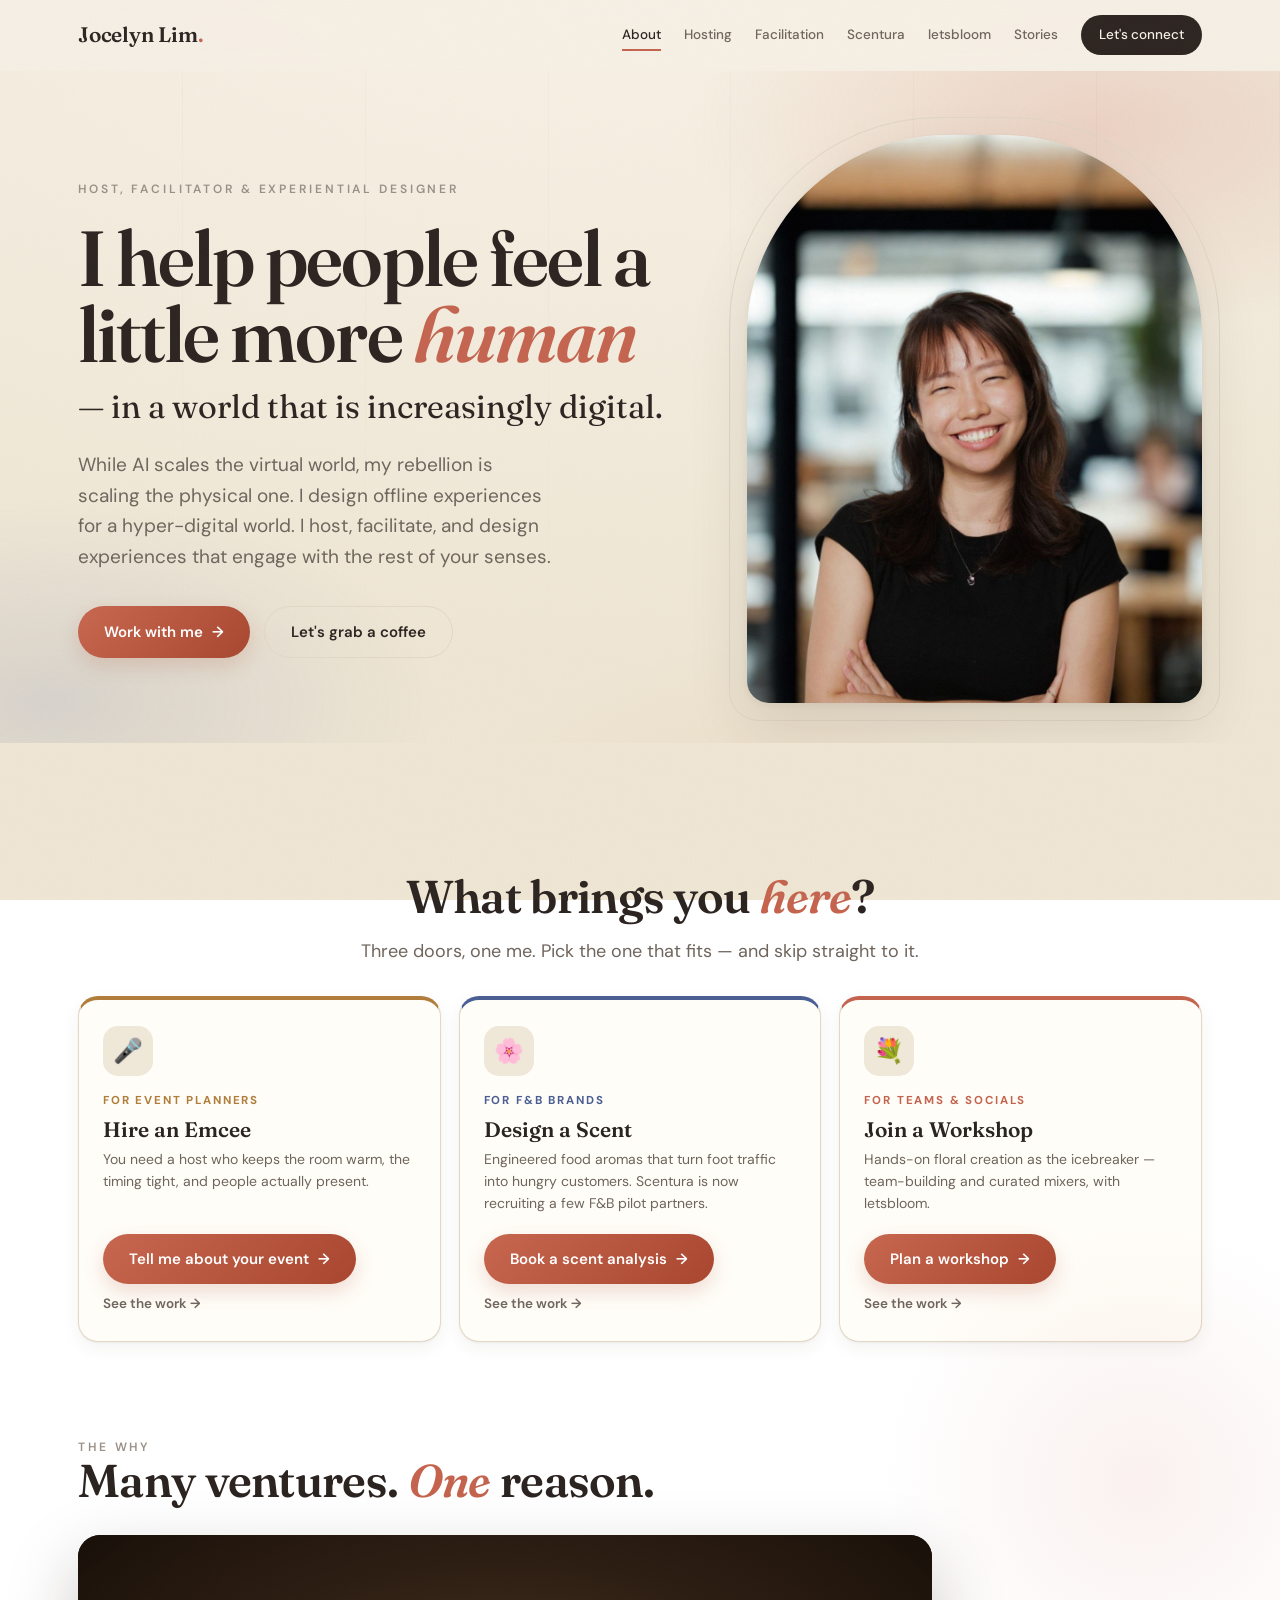
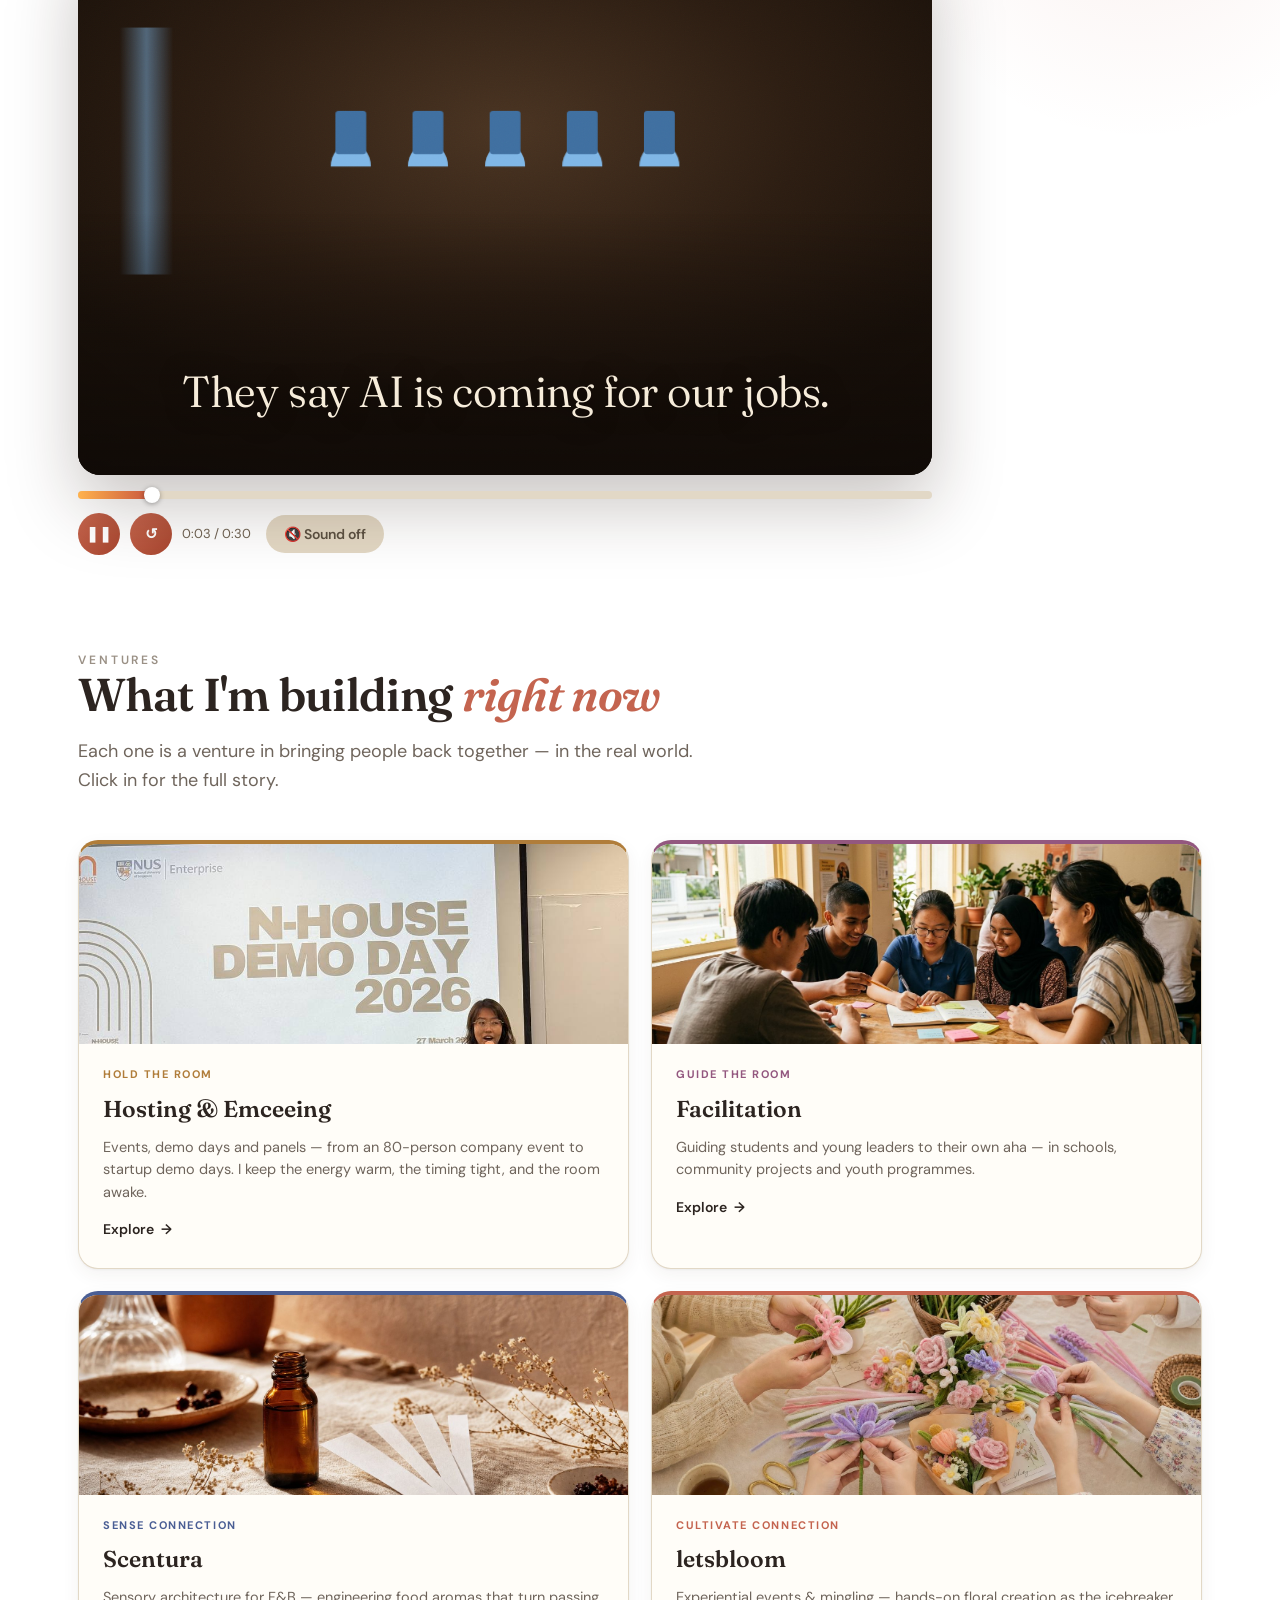
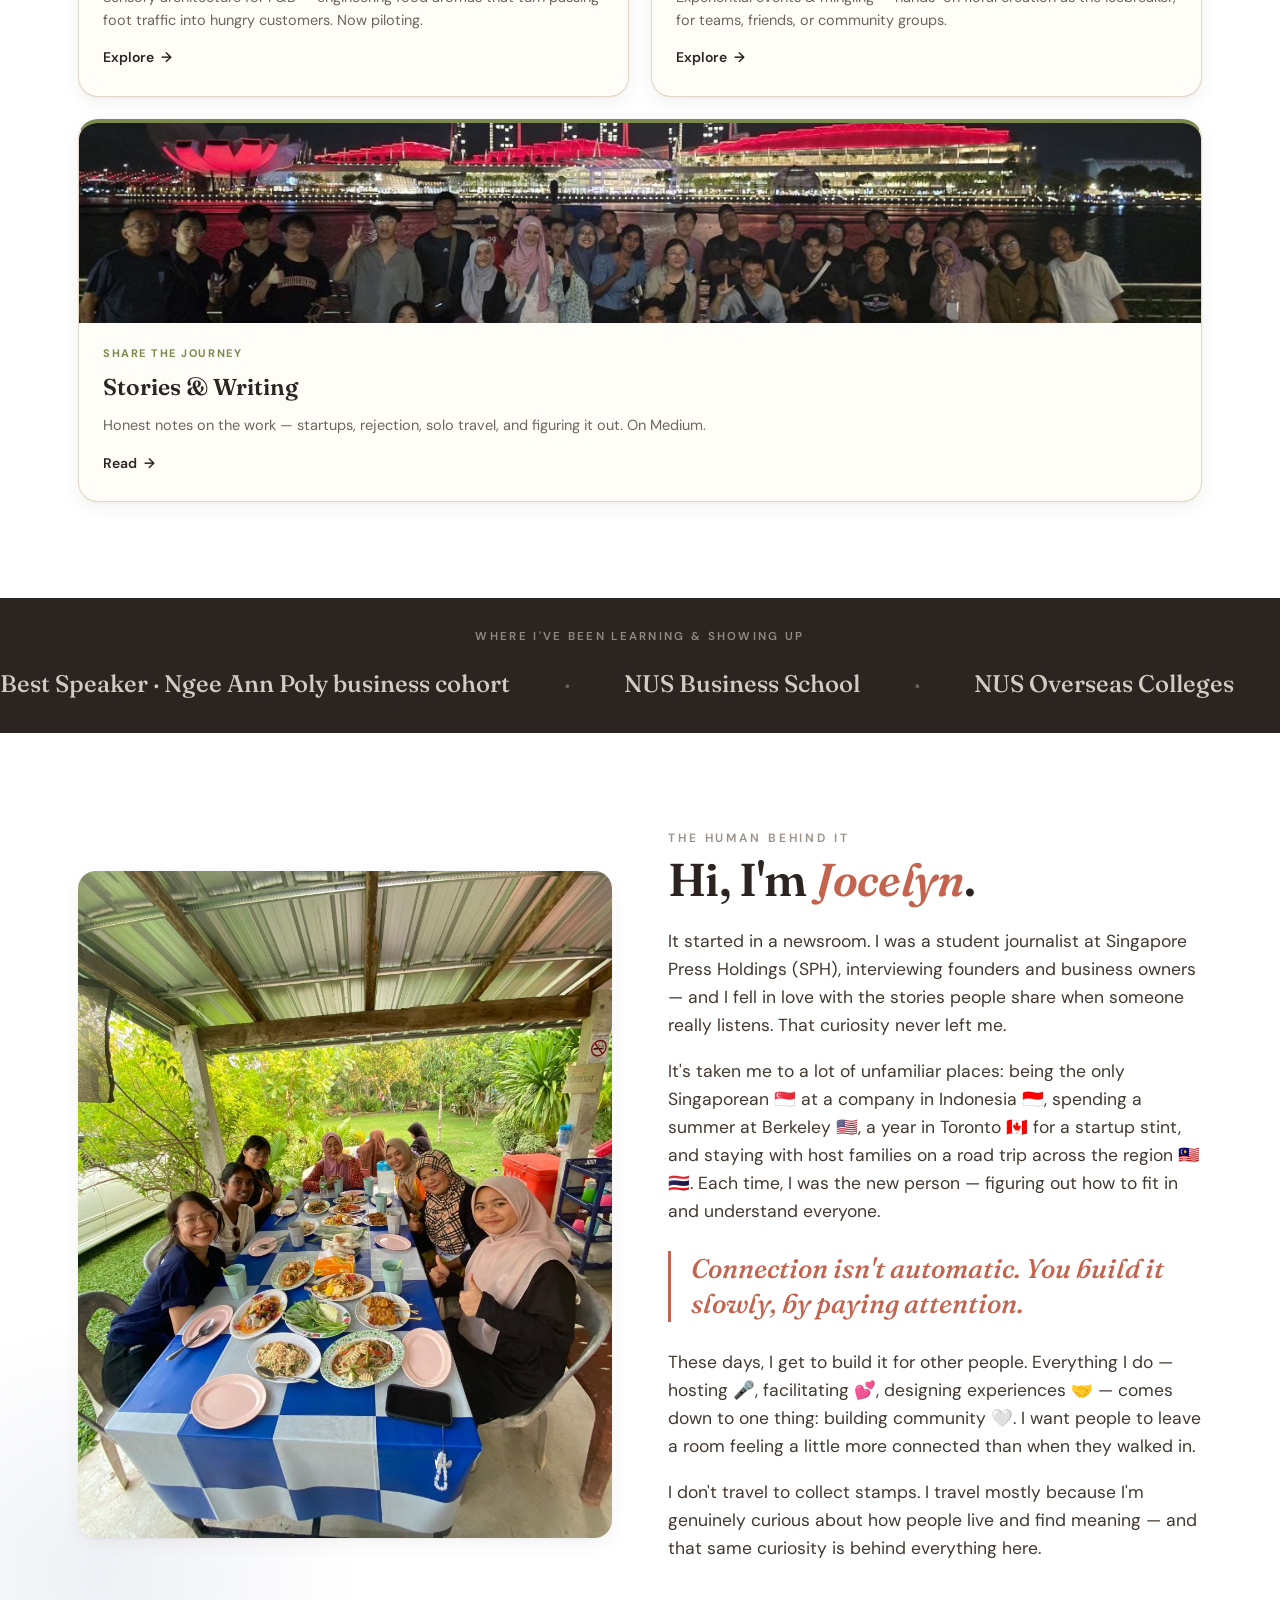
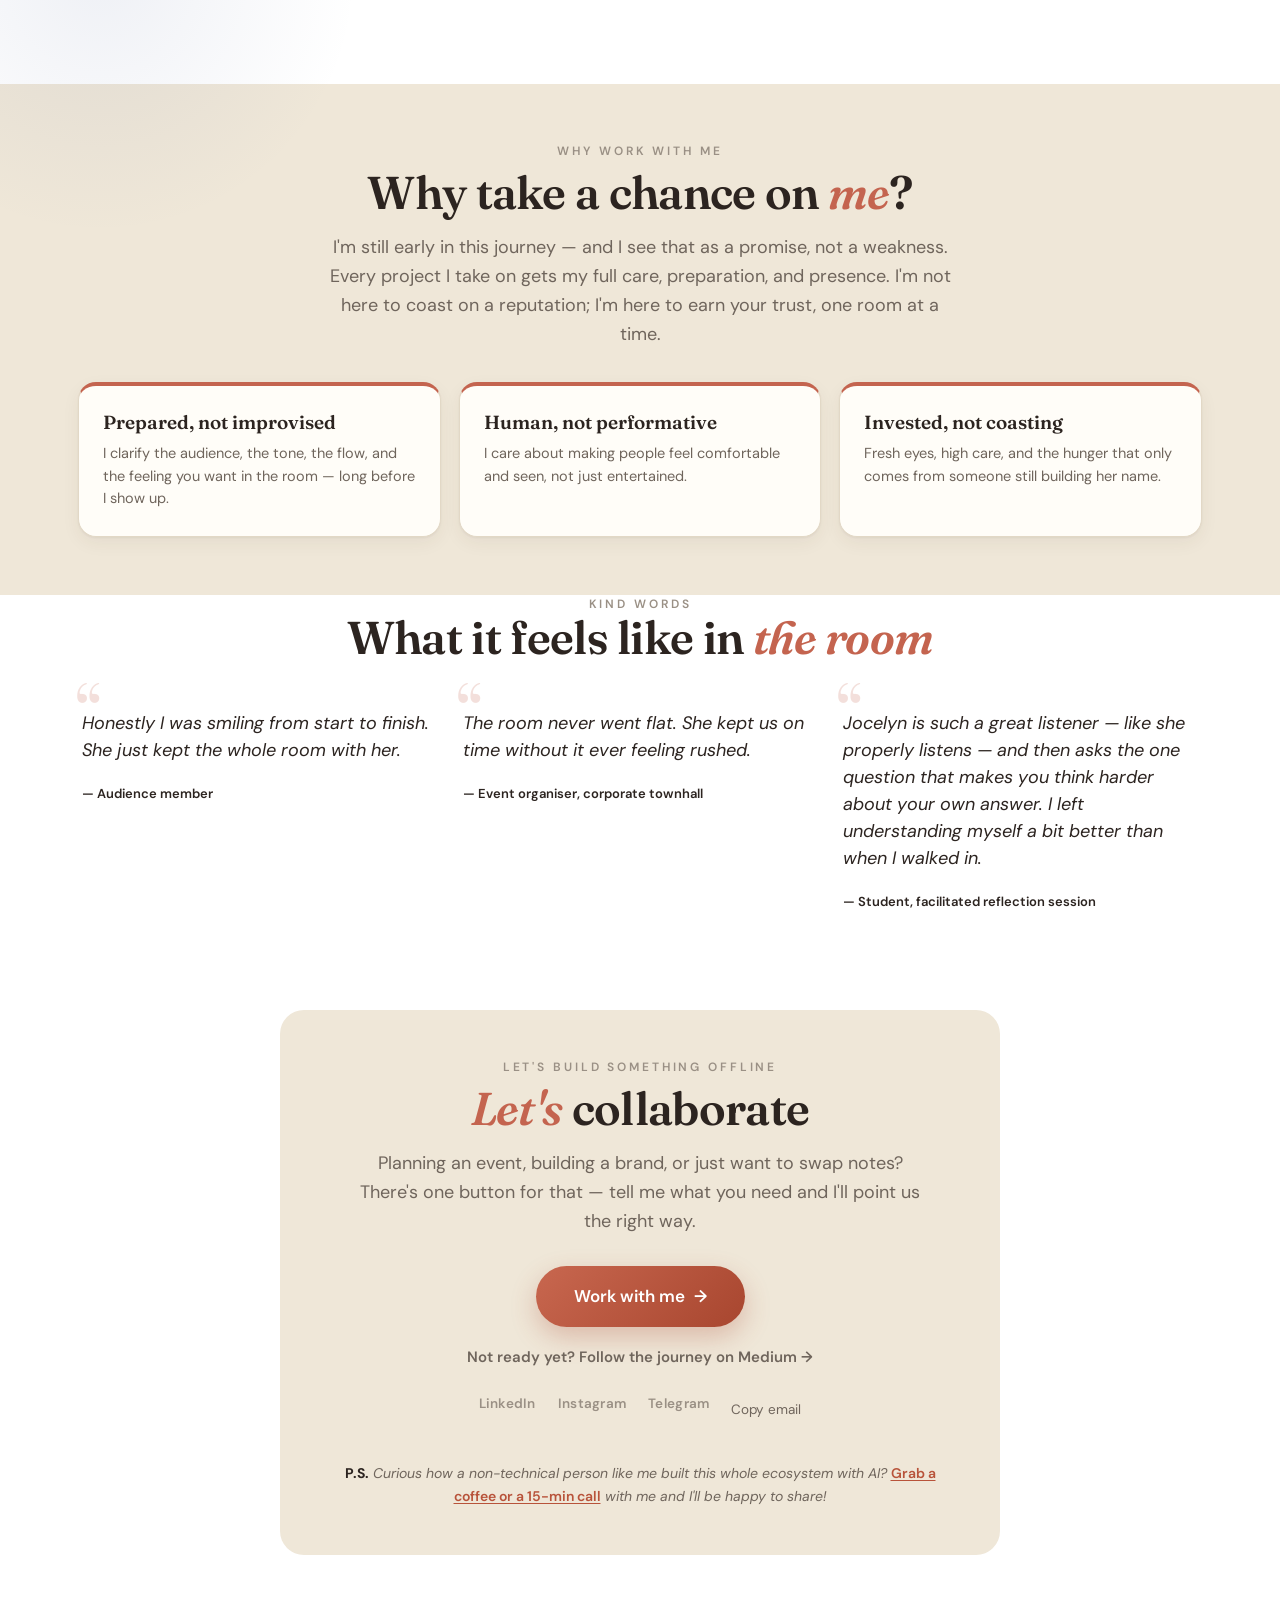
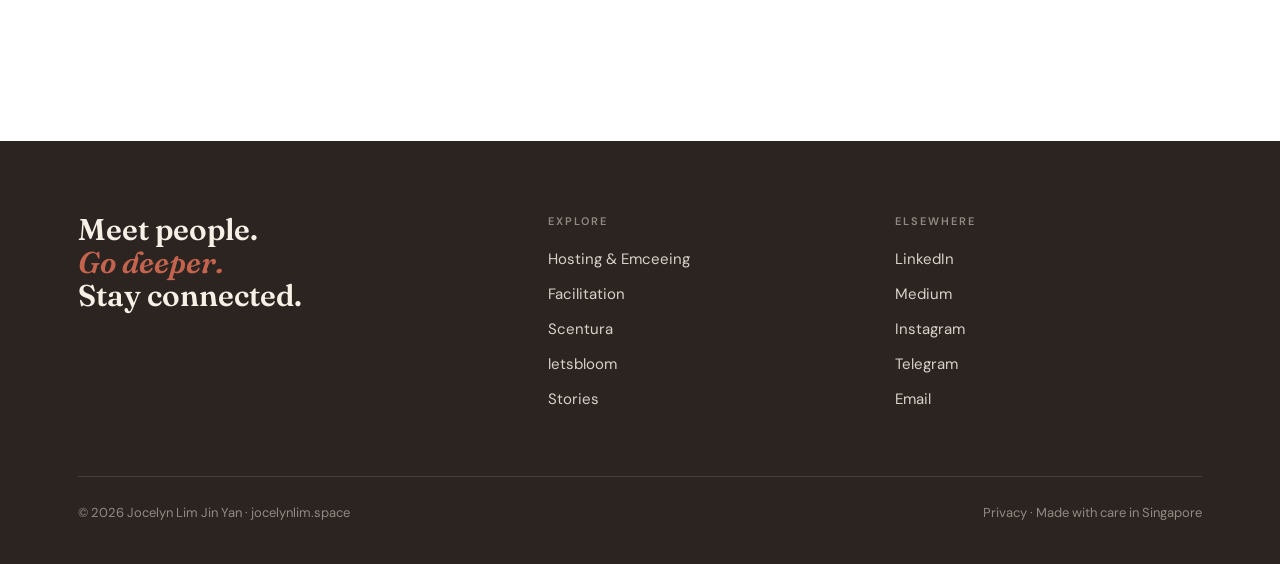
==== commit d6c02fdf: "Mobile: bigger hero, clean photo, card carousels, drop sticky CTA; rewrite first post in personal vo" ====
--- a/jocelynlim-site-upload/index.html
+++ b/jocelynlim-site-upload/index.html
@@ -468,7 +468,12 @@
     .tcard{background:var(--card);border:1px solid var(--line);border-radius:18px;padding:26px 24px;box-shadow:var(--shadow-sm);text-align:left;border-top:4px solid var(--accent)}
     .tcard h3{font-family:var(--disp);font-weight:600;font-size:19px;line-height:1.15;margin-bottom:8px}
     .tcard p{font-size:14.5px;color:var(--ink-soft);line-height:1.55}
-    @media(max-width:760px){.trustgrid{grid-template-columns:1fr;gap:14px}}
+    @media(max-width:760px) and (min-width:601px){.trustgrid{grid-template-columns:1fr;gap:14px}}
+    @media(max-width:600px){
+      .trustgrid{display:flex;grid-template-columns:none;gap:14px;overflow-x:auto;scroll-snap-type:x mandatory;margin-left:calc(50% - 50vw);margin-right:calc(50% - 50vw);padding:4px 20px 14px;-webkit-overflow-scrolling:touch;scrollbar-width:none}
+      .trustgrid::-webkit-scrollbar{display:none}
+      .trustgrid .tcard{flex:0 0 82%;scroll-snap-align:center}
+    }
     </style>
     <div class="reveal" style="max-width:720px;margin:0 auto;text-align:center">
       <div class="eyebrow">why work with me</div>
--- a/jocelynlim-site-upload/styles.css
+++ b/jocelynlim-site-upload/styles.css
@@ -93,6 +93,11 @@
 .post-body p{font-size:18px;line-height:1.7;color:#43392f;margin-bottom:22px}
 .post-body h2{font-family:var(--disp);font-weight:600;font-size:25px;margin:34px 0 10px;color:var(--ink)}
 .post-cta{margin-top:42px;padding-top:26px;border-top:1px solid var(--line)}
+.post-deck{font-family:var(--disp);font-style:italic;font-weight:400;font-size:clamp(18px,2.4vw,22px);color:var(--ink-soft);line-height:1.4;margin:0 0 18px}
+.post-body>img{width:100%;aspect-ratio:16/10;object-fit:cover;border-radius:16px;margin:6px 0 30px}
+.post-scene{color:var(--ink-soft)}
+.post-scene em{font-style:italic}
+.post-more{margin-top:46px;padding-top:30px;border-top:1px solid var(--line)}
 
 /* hero */
 .hero{position:relative; padding:64px 0 40px; overflow:hidden}
@@ -477,3 +482,41 @@
   .m-cta-btn{font-size:15px;padding:14px}
   .gallery figure{flex:0 0 84%}
 }
+
+/* ============================================================
+   v8 — mobile refinements (desktop NOT affected; all in ≤600)
+   ============================================================ */
+@media(max-width:600px){
+  /* hero headline dominates the first screen */
+  .hero h1{font-size:clamp(41px,11.4vw,58px);line-height:.98;letter-spacing:-.016em}
+  .hero h1 .tail{font-size:.5em;margin-top:.42em}
+  .hero .sub{font-size:16px}
+
+  /* clean, borderless hero photo — kill the arch ring + shadow line */
+  .portrait .ring{display:none}
+  .portrait img{box-shadow:none}
+
+  /* sets of cards become swipeable carousels (glance + swipe, next peeks in) */
+  .router-grid,
+  .quotes.three{
+    display:flex !important;
+    grid-template-columns:none !important;
+    gap:14px;
+    overflow-x:auto;
+    scroll-snap-type:x mandatory;
+    margin-left:calc(50% - 50vw);
+    margin-right:calc(50% - 50vw);
+    padding:4px 20px 14px;
+    -webkit-overflow-scrolling:touch;
+    scrollbar-width:none;
+  }
+  .router-grid::-webkit-scrollbar,
+  .quotes.three::-webkit-scrollbar{display:none}
+  .router-grid > .rcard,
+  .quotes.three > .quote{
+    flex:0 0 82%;
+    scroll-snap-align:center;
+    margin:0;
+  }
+  .router-grid > .rcard:hover{transform:none}
+}
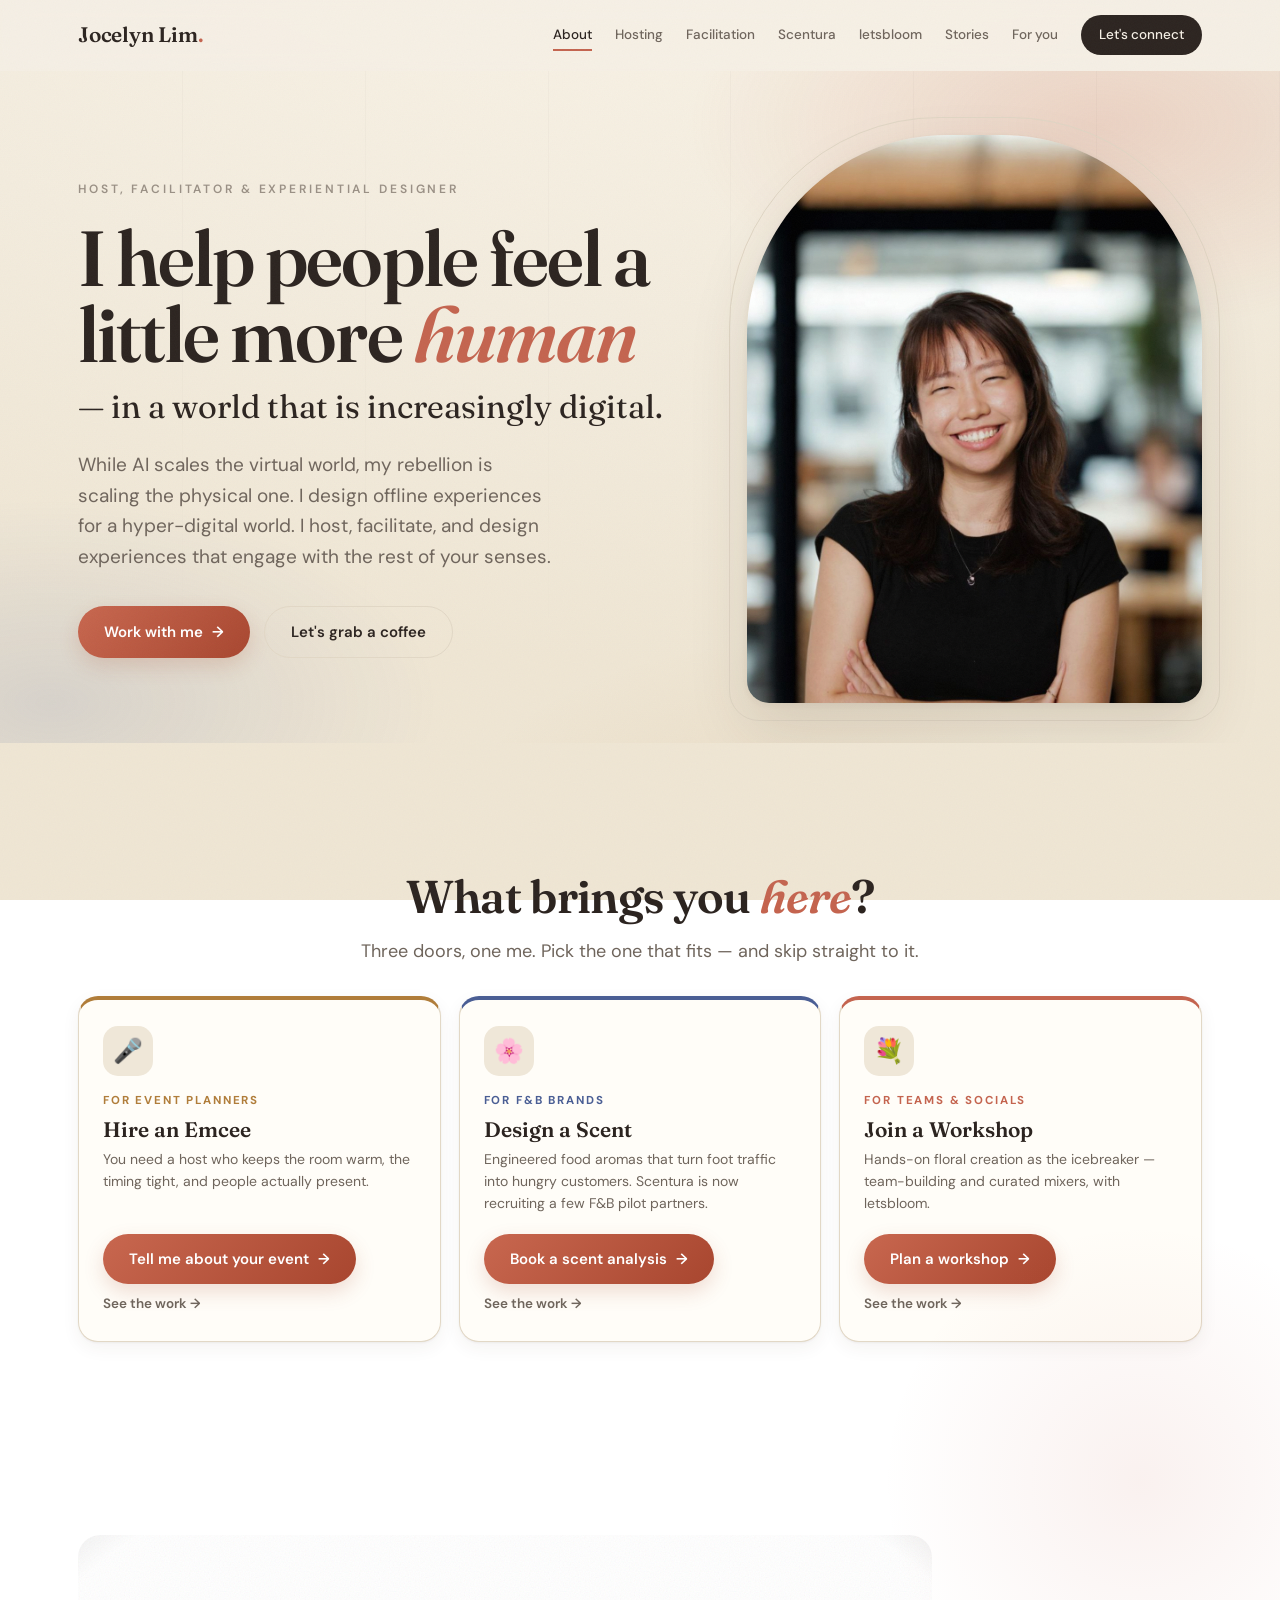
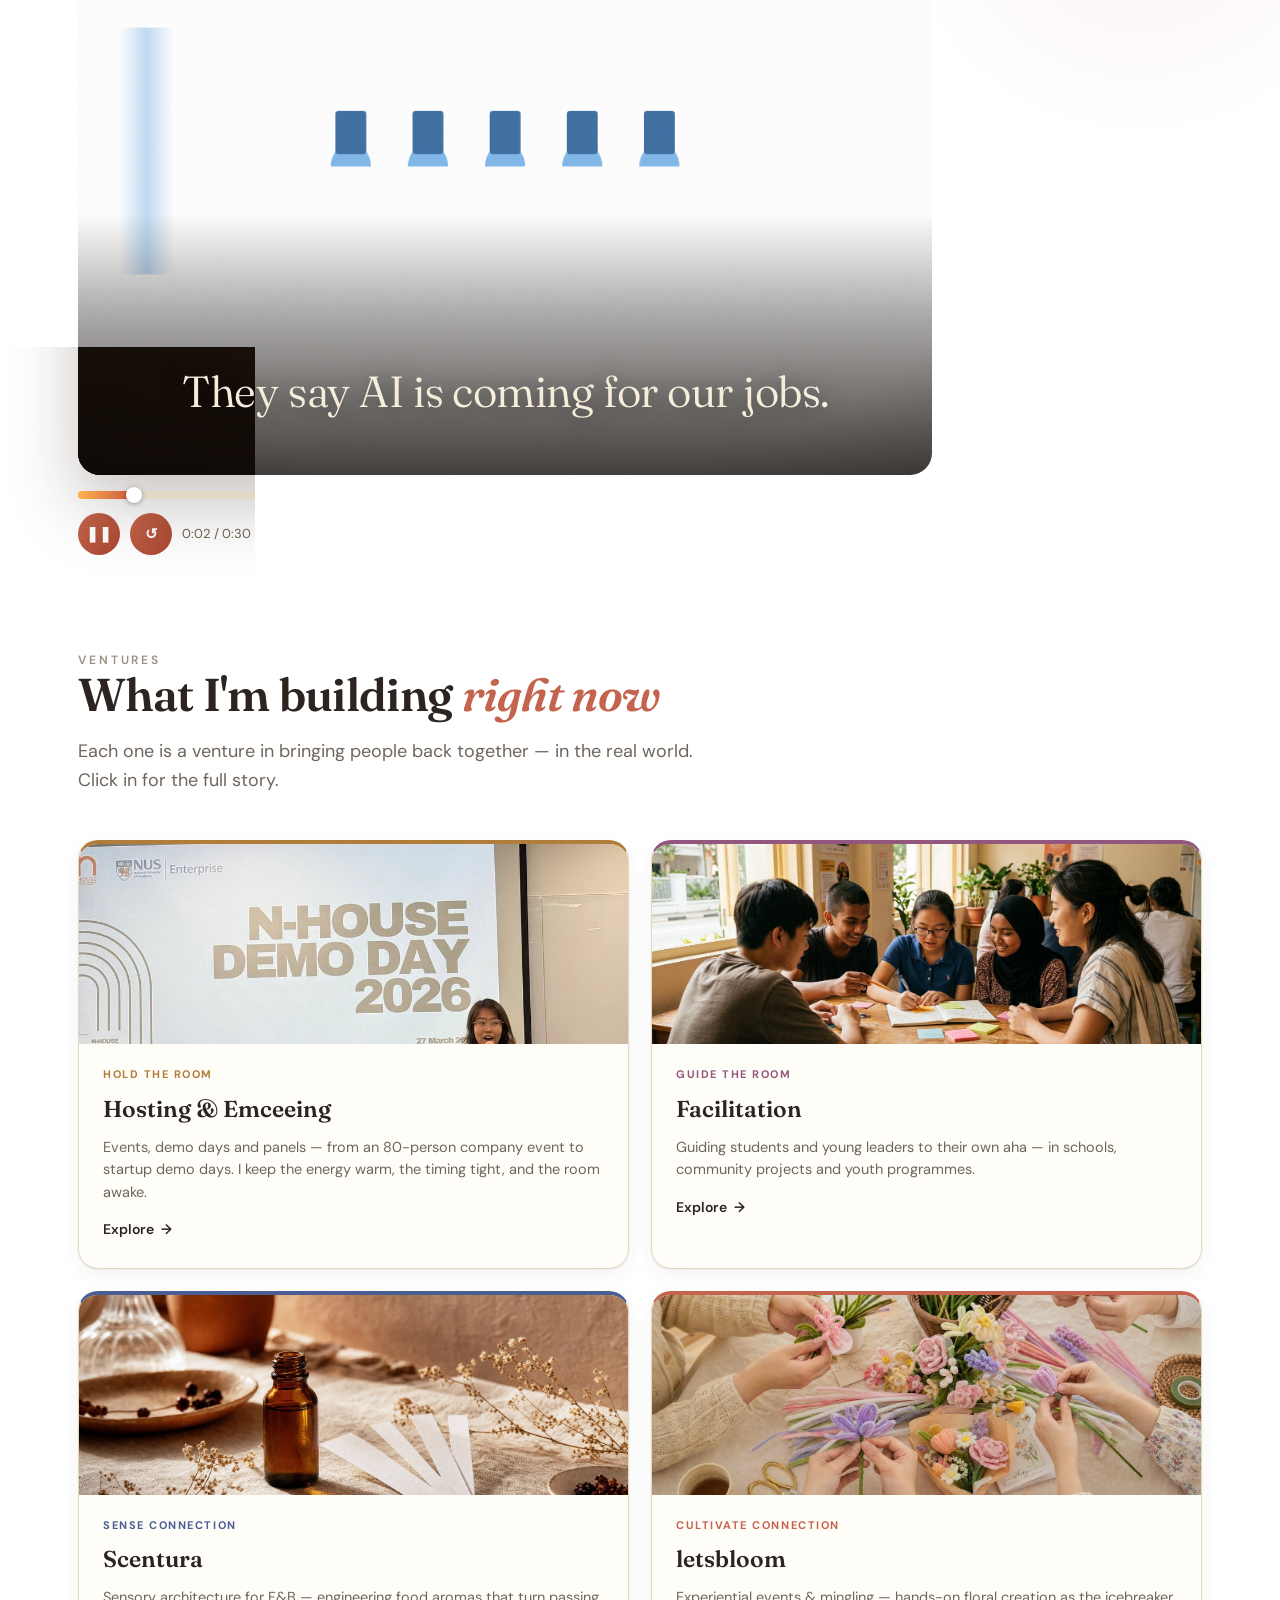
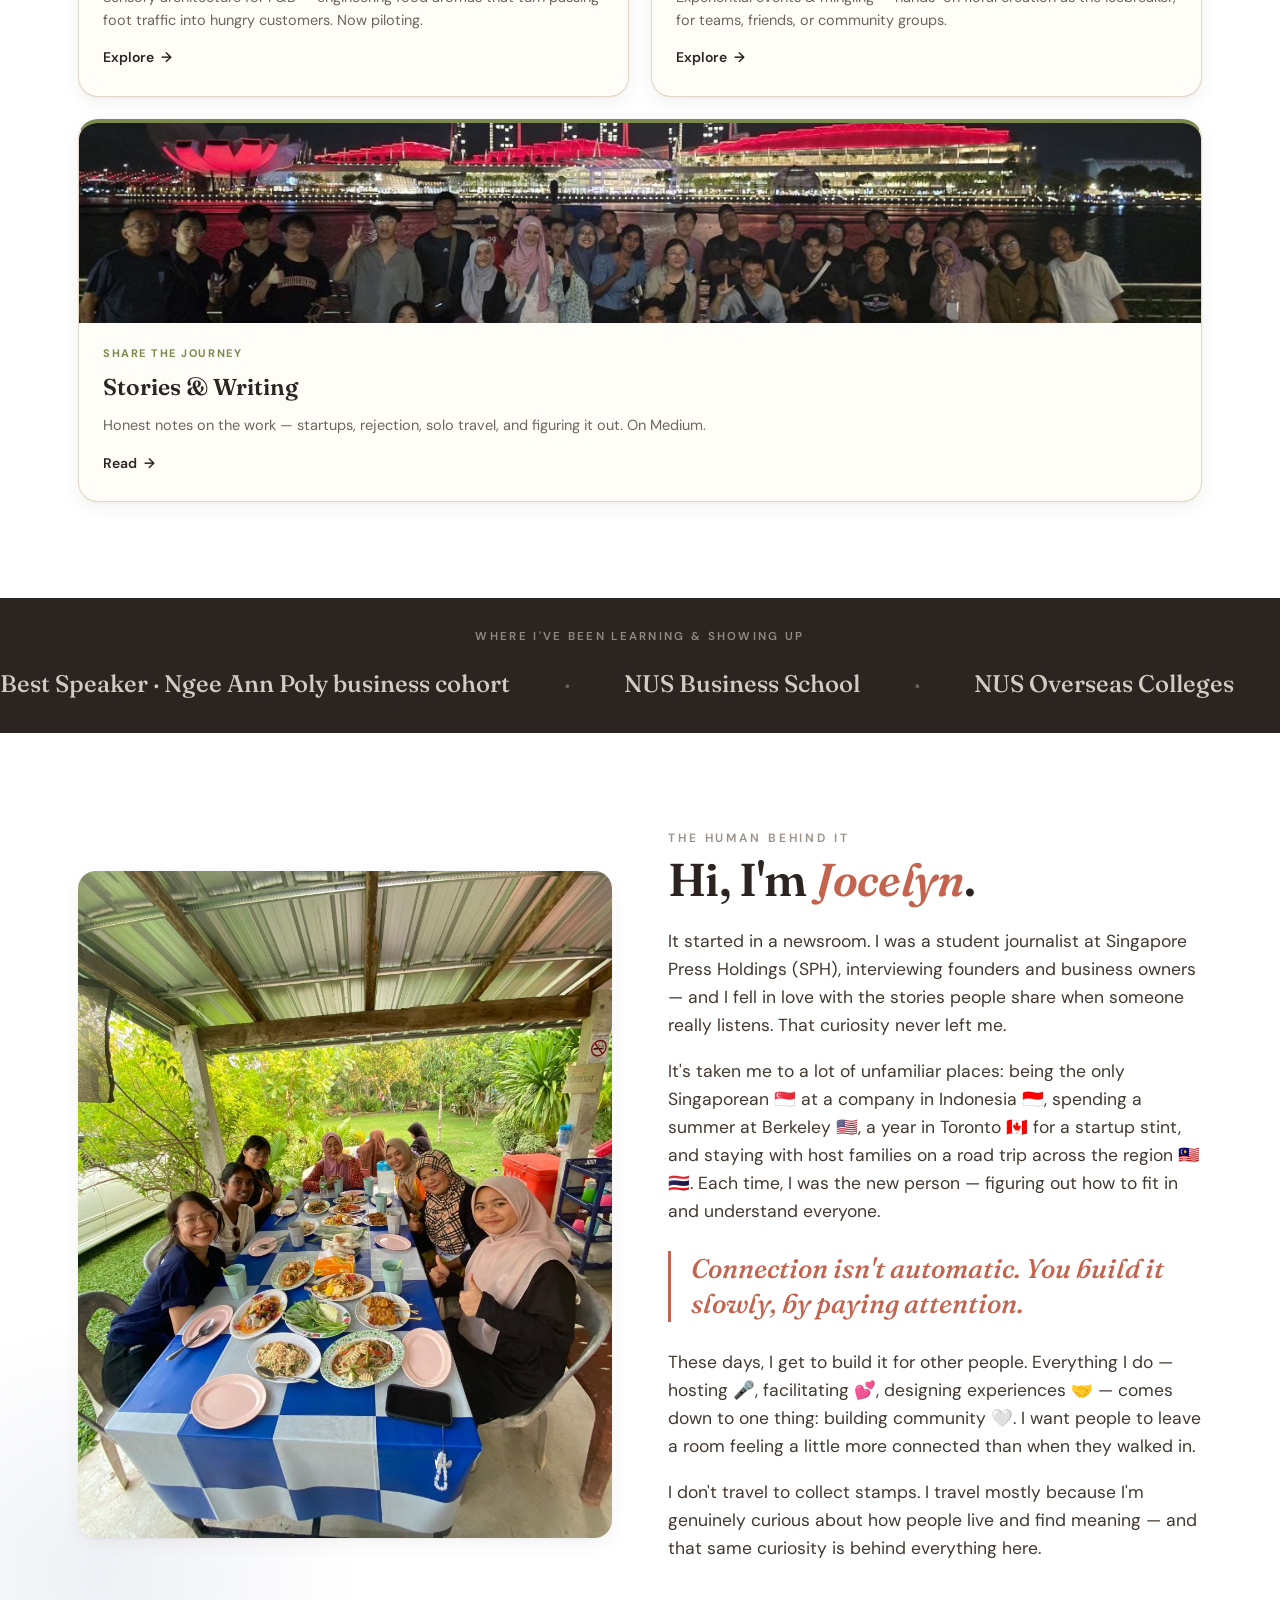
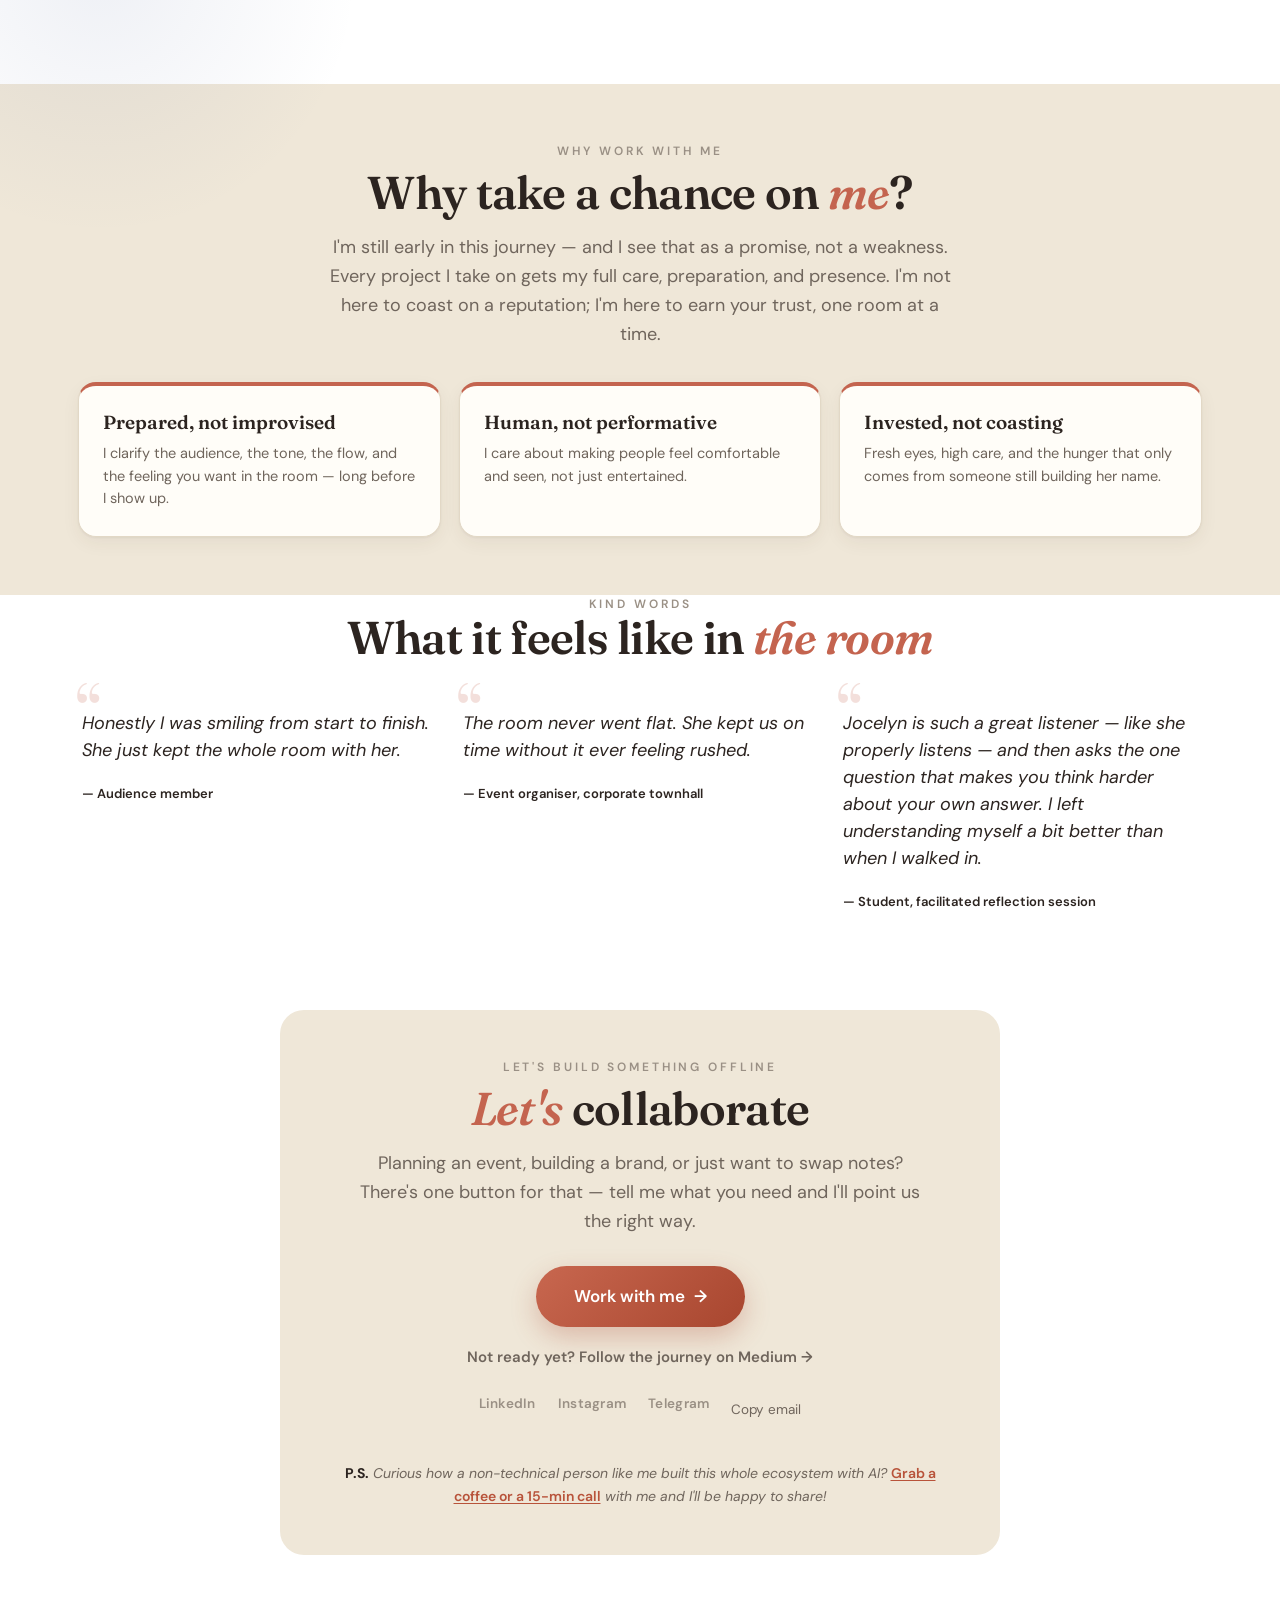
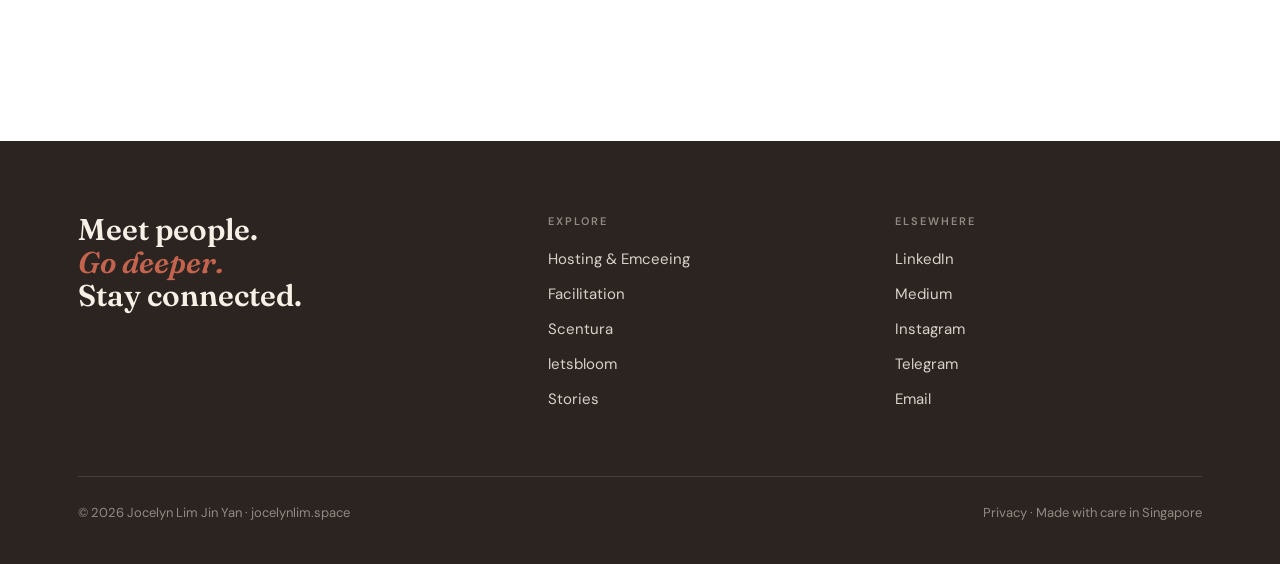
==== commit 7836d2db: "Add For You nav link (1/2)" ====
--- a/jocelynlim-site-upload/index.html
+++ b/jocelynlim-site-upload/index.html
@@ -44,6 +44,7 @@
       <a href="scentura.html">Scentura</a>
       <a href="letsbloom.html">letsbloom</a>
       <a href="stories.html">Stories</a>
+      <a href="/for-you">For you</a>
       <a class="nav-cta" href="#connect">Let's connect</a>
     </div>
   </div>
--- a/jocelynlim-site-upload/styles.css
+++ b/jocelynlim-site-upload/styles.css
@@ -98,6 +98,33 @@
 .post-scene{color:var(--ink-soft)}
 .post-scene em{font-style:italic}
 .post-more{margin-top:46px;padding-top:30px;border-top:1px solid var(--line)}
+
+/* comments + likes */
+.comments{max-width:720px;margin:46px auto 0;padding-top:30px;border-top:1px solid var(--line)}
+.cm-likebar{margin-bottom:26px}
+.cm-like{display:inline-flex;align-items:center;gap:8px;background:var(--card);border:1px solid var(--line);border-radius:999px;padding:11px 20px;font-family:var(--body);font-size:15px;font-weight:600;color:var(--ink);cursor:pointer;transition:border-color .2s,transform .12s,background .2s}
+.cm-like:hover{border-color:var(--accent)}
+.cm-like:active{transform:scale(.95)}
+.cm-like.liked{background:var(--accent);color:#fff;border-color:var(--accent)}
+.cm-like-n{font-weight:700}
+.cm-title{font-family:var(--disp);font-weight:600;font-size:23px;margin-bottom:16px}
+.cm-count{color:var(--faint);font-weight:400;font-size:18px}
+.cm-form{margin-bottom:32px}
+.cm-row{display:grid;grid-template-columns:1fr 1fr;gap:12px;margin-bottom:12px}
+.cm-form input,.cm-form textarea{width:100%;font-family:var(--body);font-size:15px;padding:12px 14px;border:1px solid var(--line);border-radius:12px;background:var(--card);color:var(--ink)}
+.cm-form textarea{min-height:96px;resize:vertical;margin-bottom:14px}
+.cm-form input:focus,.cm-form textarea:focus{outline:none;border-color:var(--accent);box-shadow:0 0 0 3px rgba(196,100,79,.14)}
+.cm-msg{margin-top:12px;font-size:14px;color:var(--ink-soft)}
+.cm-list{display:flex;flex-direction:column;gap:14px}
+.cm-item{background:var(--card);border:1px solid var(--line);border-radius:14px;padding:16px 18px}
+.cm-head{display:flex;justify-content:space-between;align-items:baseline;margin-bottom:6px;gap:12px}
+.cm-head b{font-weight:600;color:var(--ink)}
+.cm-head span{font-size:12.5px;color:var(--faint);flex:none}
+.cm-del{background:none;border:none;color:var(--accent);font-size:12px;font-weight:600;cursor:pointer;text-decoration:underline;text-underline-offset:2px;padding:0 0 0 8px}
+.cm-del:hover{opacity:.7}
+.cm-item p{font-size:15px;line-height:1.55;color:var(--ink-soft)}
+.cm-empty{color:var(--ink-soft);font-style:italic}
+@media(max-width:600px){.cm-row{grid-template-columns:1fr}}
 
 /* hero */
 .hero{position:relative; padding:64px 0 40px; overflow:hidden}
@@ -519,4 +546,9 @@
     margin:0;
   }
   .router-grid > .rcard:hover{transform:none}
-}
+
+  /* "what I'm building" ventures grid also swipes */
+  .quests{display:flex !important;grid-template-columns:none !important;gap:14px;overflow-x:auto;scroll-snap-type:x mandatory;margin-left:calc(50% - 50vw);margin-right:calc(50% - 50vw);padding:4px 20px 16px;-webkit-overflow-scrolling:touch;scrollbar-width:none}
+  .quests::-webkit-scrollbar{display:none}
+  .quests > .quest{flex:0 0 86%;scroll-snap-align:center;margin:0}
+}
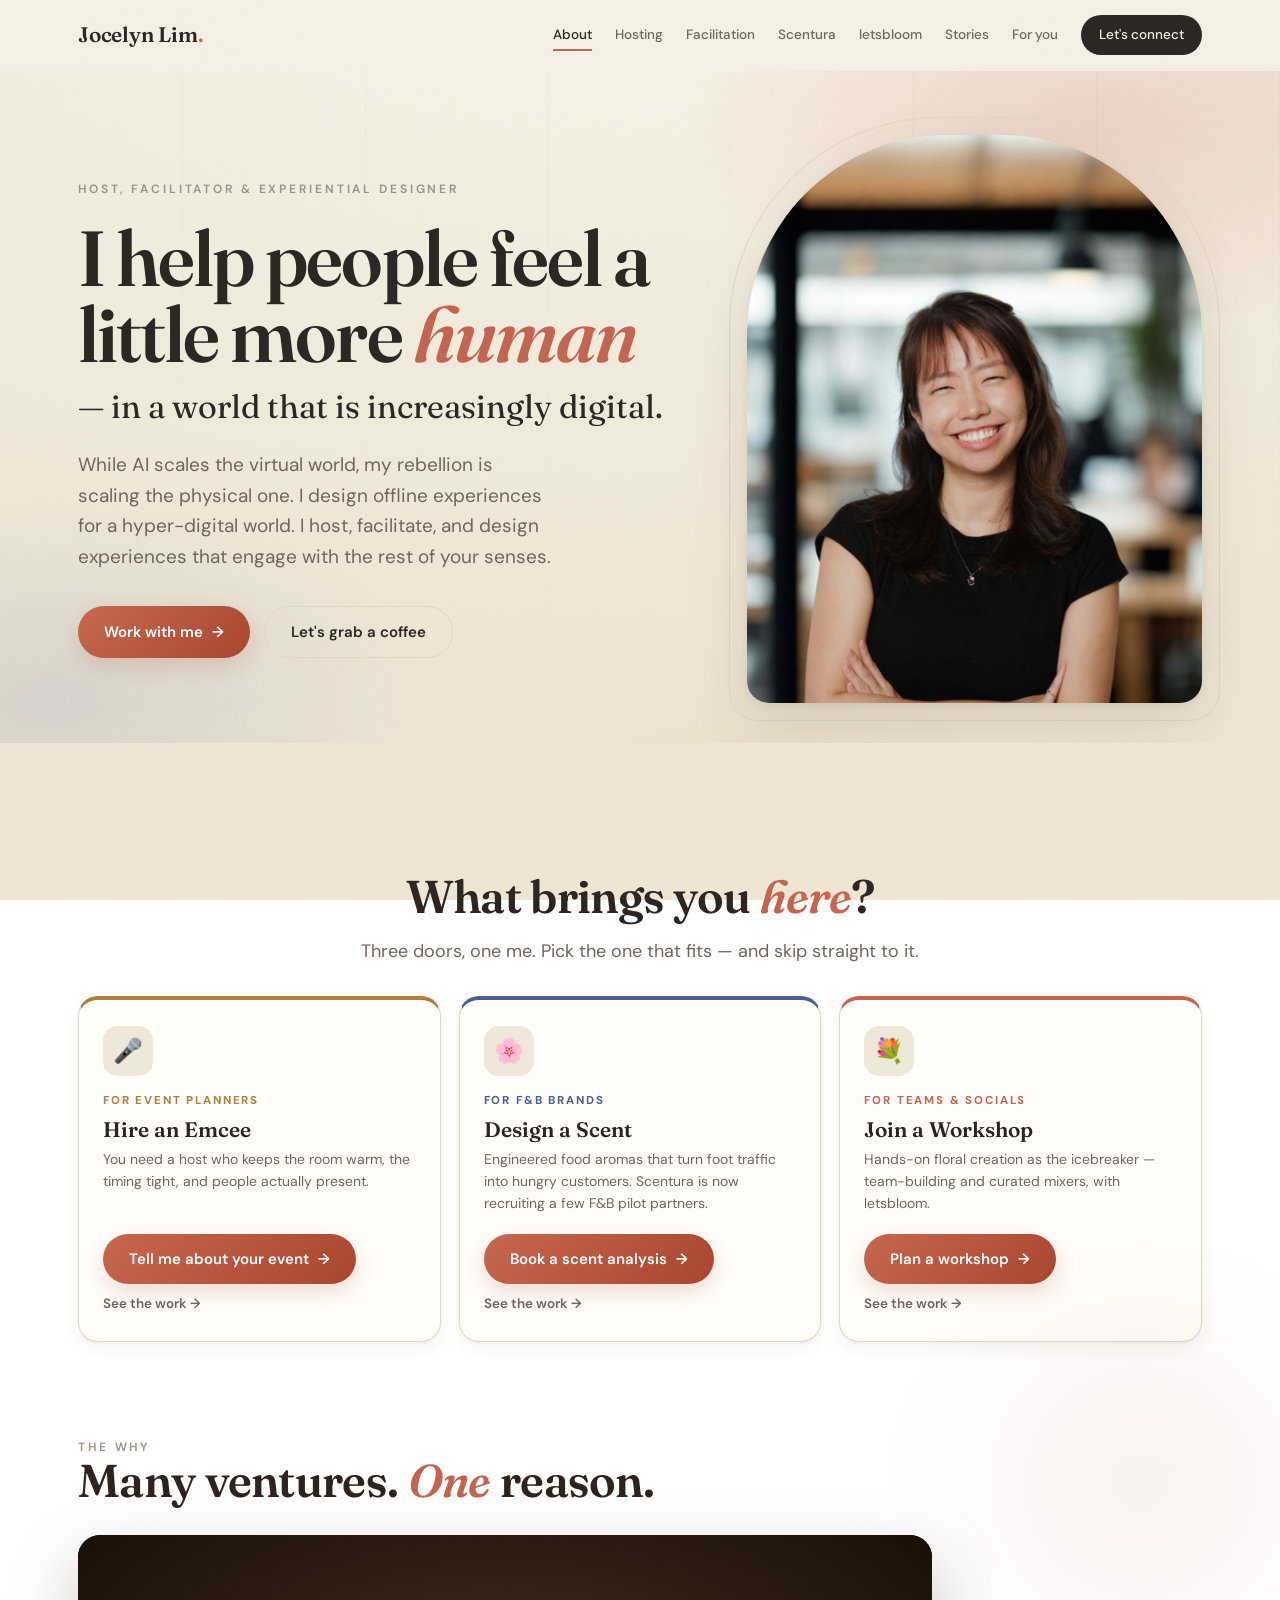
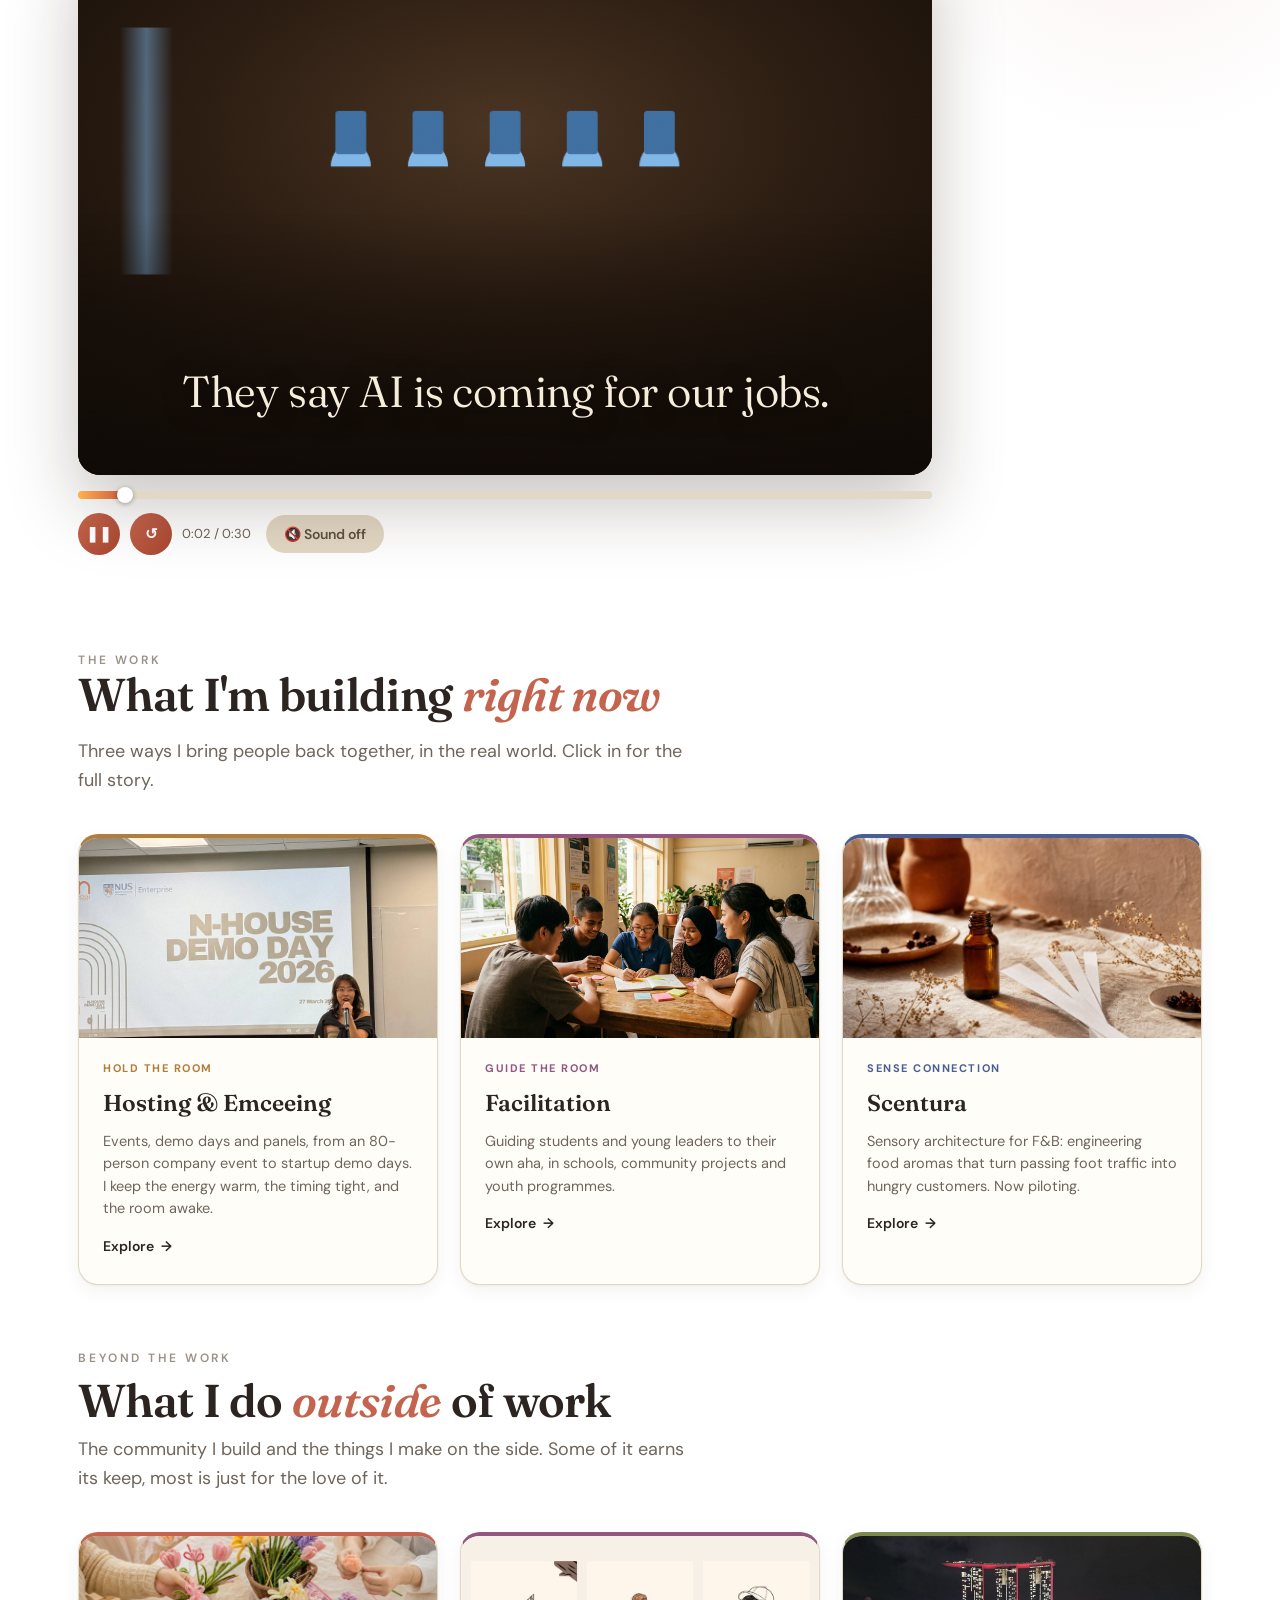
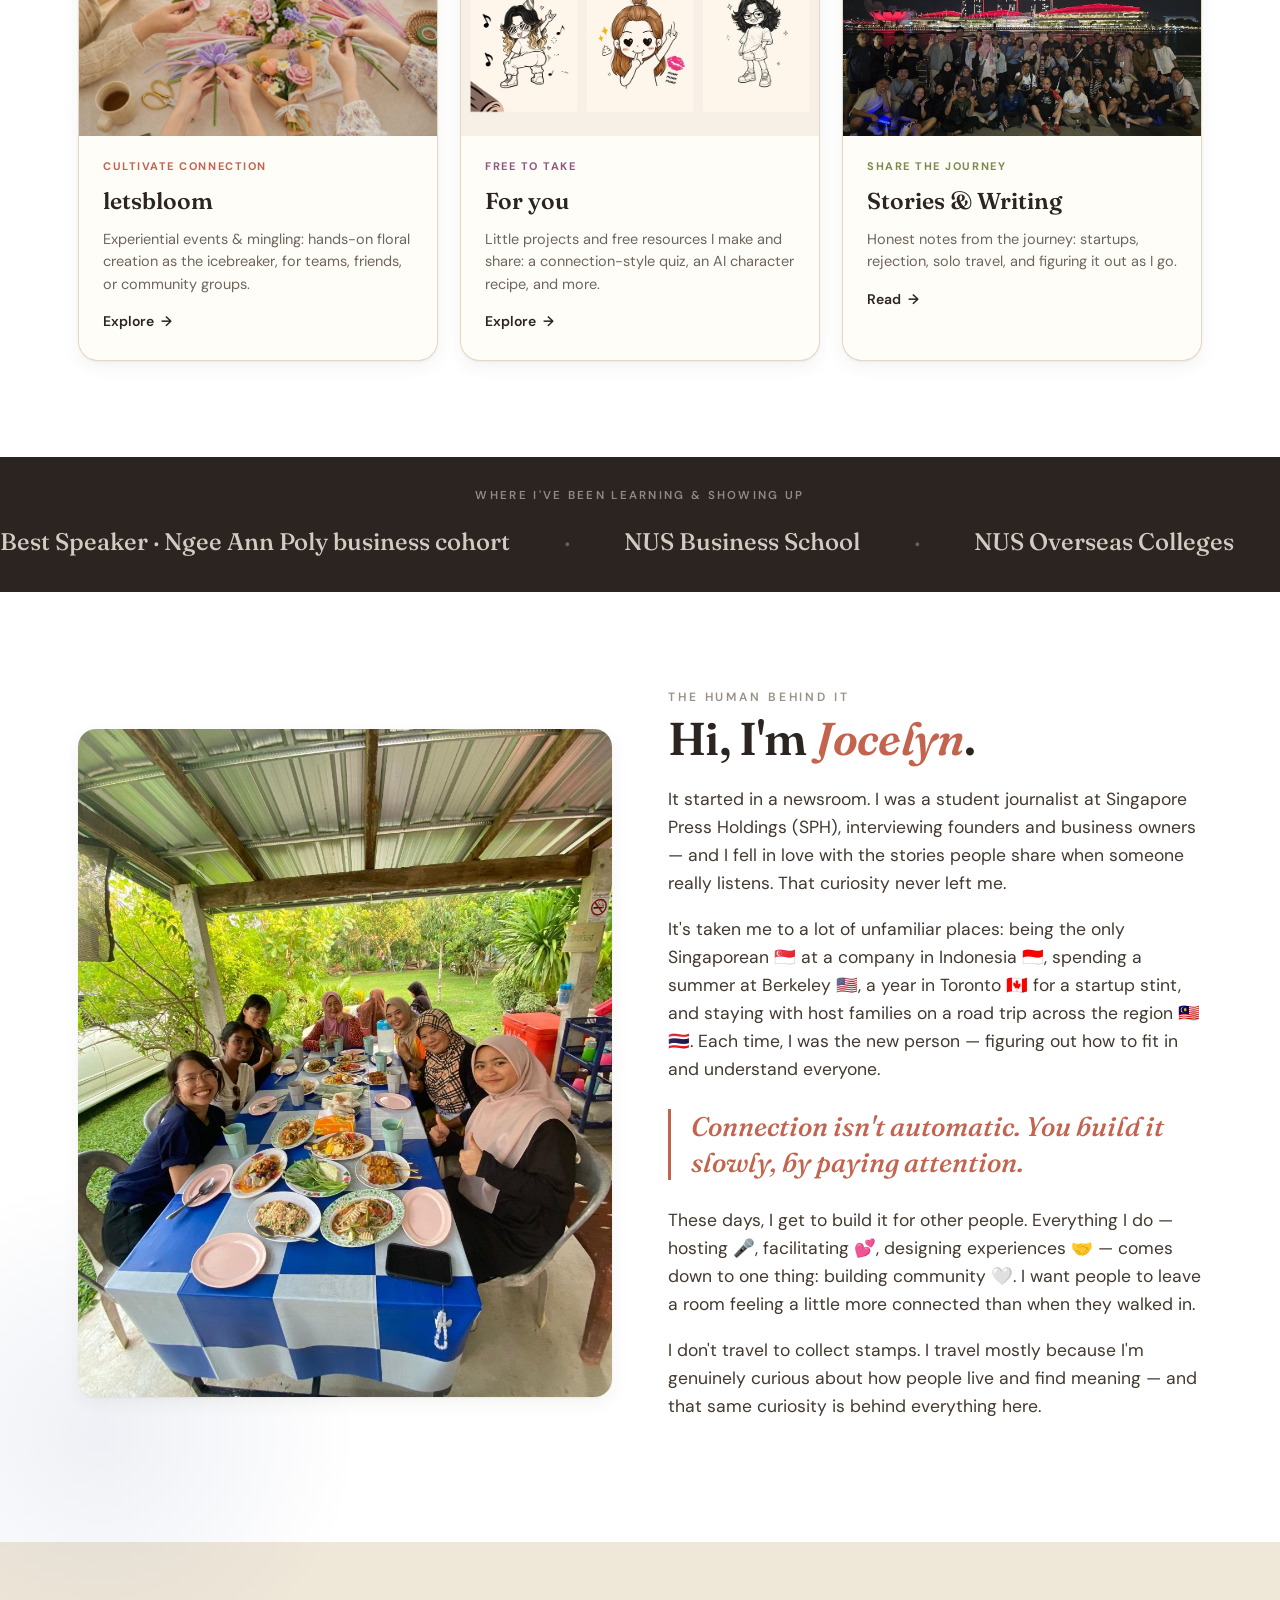
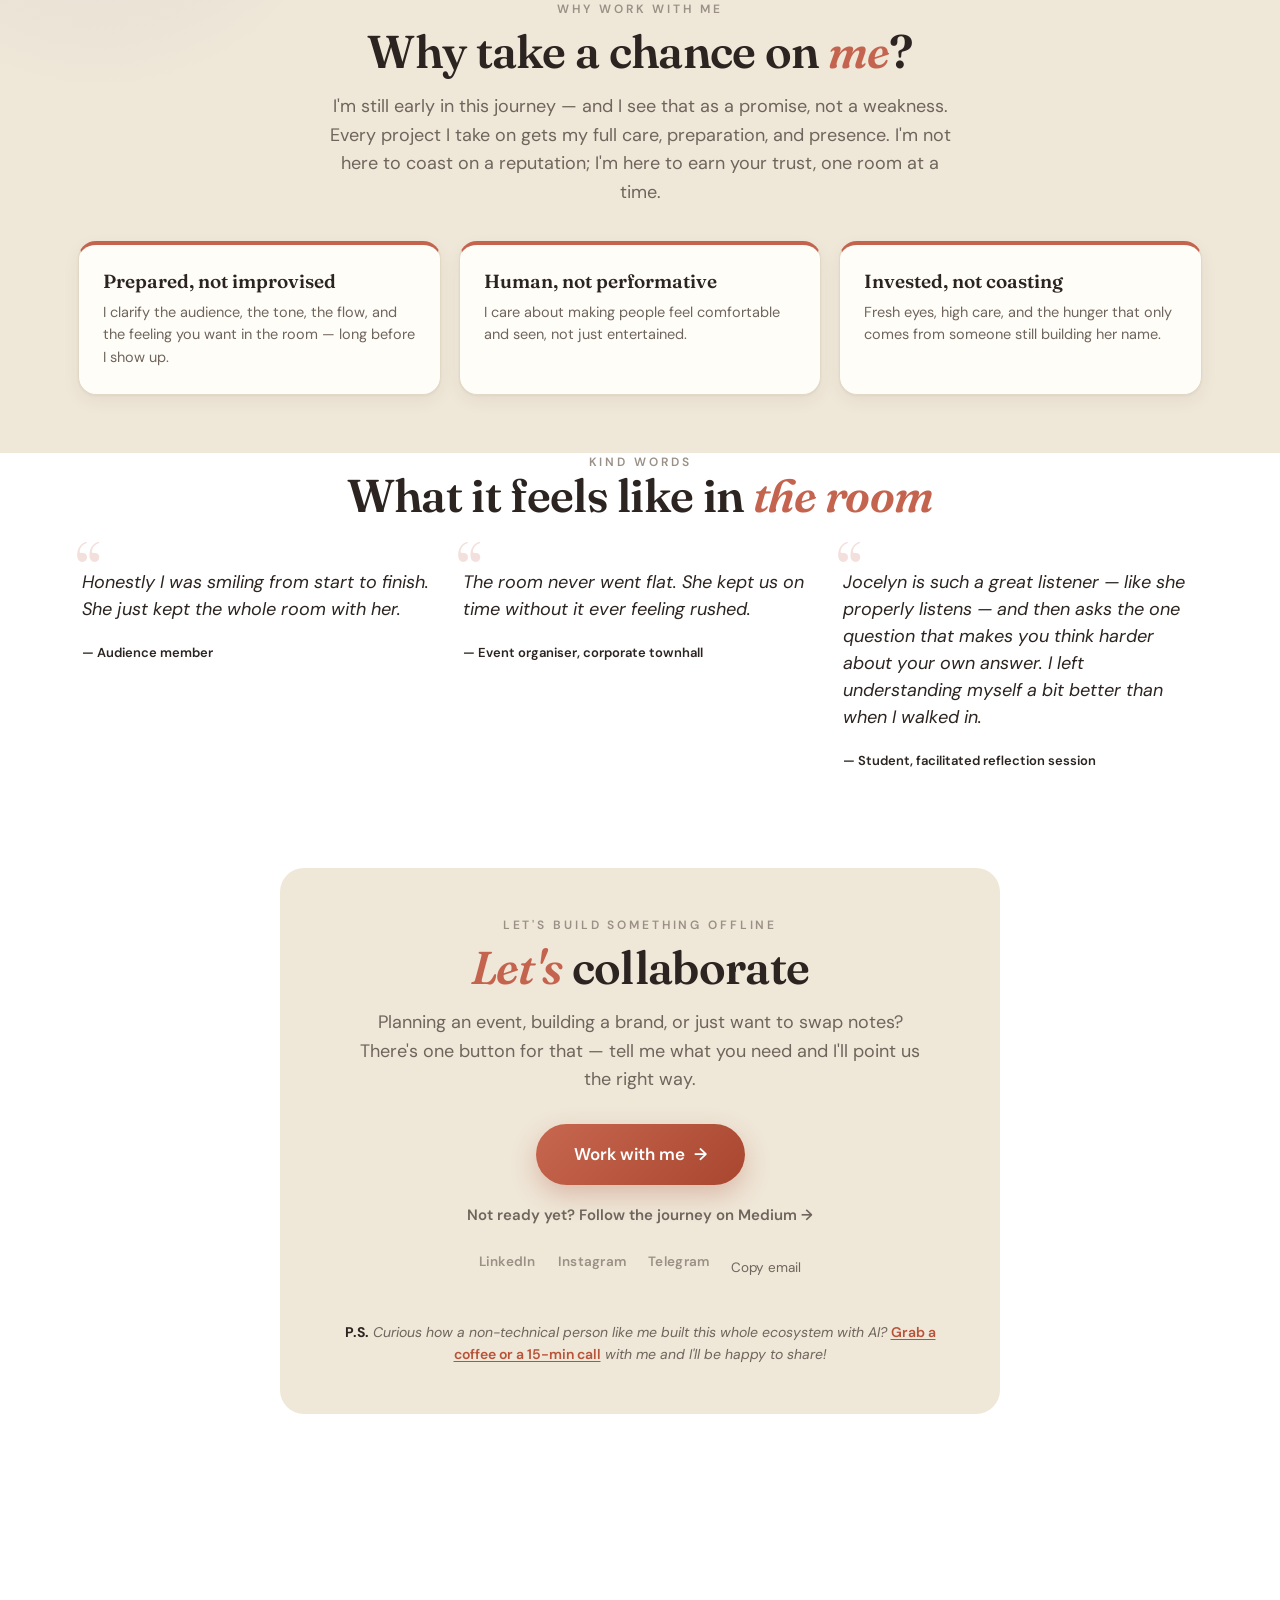
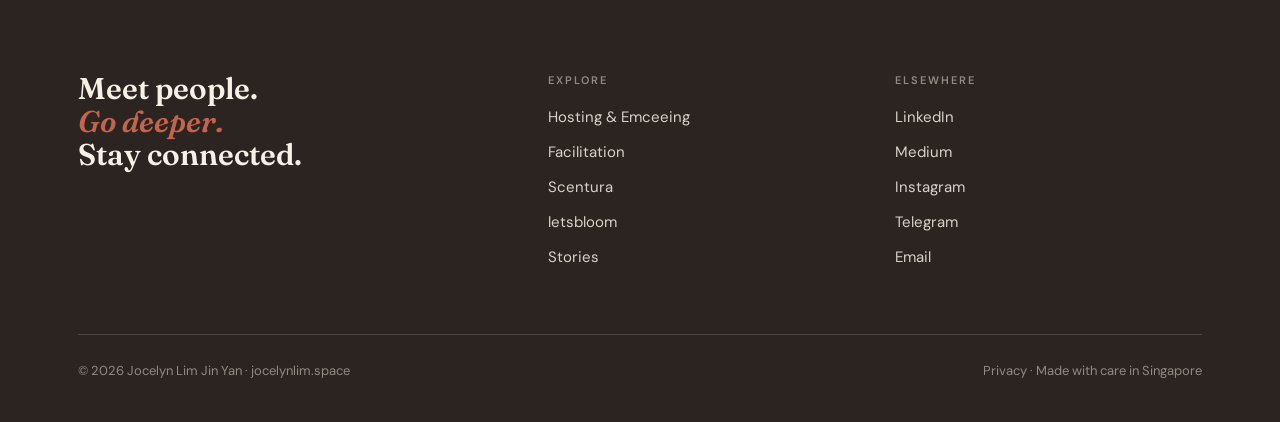
==== commit 592396be: "Add files via upload" ====
--- a/jocelynlim-site-upload/index.html
+++ b/jocelynlim-site-upload/index.html
@@ -398,39 +398,53 @@
 <!-- VENTURES -->
 <section class="section" id="quests" style="padding-top:0">
   <div class="wrap">
-    <div class="eyebrow reveal">ventures</div>
+    <div class="eyebrow reveal">the work</div>
     <h2 class="section-h reveal d1">What I'm building <em>right now</em></h2>
-    <p class="lead reveal d2">Each one is a venture in bringing people back together — in the real world. Click in for the full story.</p>
-
-    <div class="quests">
+    <p class="lead reveal d2">Three ways I bring people back together, in the real world. Click in for the full story.</p>
+
+    <div class="trio">
       <a class="quest reveal d1" href="hosting.html" style="--qc:var(--host)">
         <div class="ph"><img src="assets/demo-day.jpg" alt="Jocelyn hosting NUS N-House Demo Day with a microphone"></div>
         <div class="body"><div class="verb">hold the room</div><h3>Hosting &amp; Emceeing</h3>
-          <p>Events, demo days and panels — from an 80-person company event to startup demo days. I keep the energy warm, the timing tight, and the room awake.</p>
+          <p>Events, demo days and panels, from an 80-person company event to startup demo days. I keep the energy warm, the timing tight, and the room awake.</p>
           <span class="go">Explore <span class="arrow">→</span></span></div>
       </a>
       <a class="quest reveal d2" href="facilitation.html" style="--qc:var(--hub)">
         <div class="ph"><img src="assets/facilitation-ai-hero.jpg" alt="A facilitated youth workshop in Singapore, gathered in conversation"></div>
         <div class="body"><div class="verb">guide the room</div><h3>Facilitation</h3>
-          <p>Guiding students and young leaders to their own aha — in schools, community projects and youth programmes.</p>
+          <p>Guiding students and young leaders to their own aha, in schools, community projects and youth programmes.</p>
           <span class="go">Explore <span class="arrow">→</span></span></div>
       </a>
       <a class="quest reveal d3" href="scentura.html" style="--qc:var(--scent)">
         <div class="ph"><img src="assets/scentura-hero.jpg" alt="A Scentura scent bottle with testing strips and dried flowers"></div>
         <div class="body"><div class="verb">sense connection</div><h3>Scentura</h3>
-          <p>Sensory architecture for F&amp;B — engineering food aromas that turn passing foot traffic into hungry customers. Now piloting.</p>
+          <p>Sensory architecture for F&amp;B: engineering food aromas that turn passing foot traffic into hungry customers. Now piloting.</p>
           <span class="go">Explore <span class="arrow">→</span></span></div>
       </a>
-      <a class="quest reveal d4" href="letsbloom.html" style="--qc:var(--bloom)">
+    </div>
+
+    <div class="tier-break reveal" style="margin-top:64px">
+      <div class="eyebrow">beyond the work</div>
+      <h2 class="section-h" style="margin-top:8px">What I do <em>outside</em> of work</h2>
+      <p class="lead" style="margin-top:10px">The community I build and the things I make on the side. Some of it earns its keep, most is just for the love of it.</p>
+    </div>
+    <div class="trio">
+      <a class="quest reveal d1" href="letsbloom.html" style="--qc:var(--bloom)">
         <div class="ph"><img src="assets/bloom-community.jpg" alt="Friends making handmade flowers together at a letsbloom event"></div>
         <div class="body"><div class="verb">cultivate connection</div><h3>letsbloom</h3>
-          <p>Experiential events &amp; mingling — hands-on floral creation as the icebreaker, for teams, friends, or community groups.</p>
+          <p>Experiential events &amp; mingling: hands-on floral creation as the icebreaker, for teams, friends, or community groups.</p>
           <span class="go">Explore <span class="arrow">→</span></span></div>
       </a>
-      <a class="quest reveal d5" href="stories.html" style="--qc:var(--blog); grid-column:span 2">
+      <a class="quest reveal d2" href="/for-you" style="--qc:var(--hub)">
+        <div class="ph"><img src="assets/for-you-card.jpg" alt="Three cute hand-drawn characters, a few of the free resources on the For You page"></div>
+        <div class="body"><div class="verb">free to take</div><h3>For you</h3>
+          <p>Little projects and free resources I make and share: a connection-style quiz, an AI character recipe, and more.</p>
+          <span class="go">Explore <span class="arrow">→</span></span></div>
+      </a>
+      <a class="quest reveal d3" href="stories.html" style="--qc:var(--blog)">
         <div class="ph"><img src="assets/aylep-mbs.jpg" alt="Jocelyn with her ASEAN youth exchange group at Marina Bay, Singapore"></div>
         <div class="body"><div class="verb">share the journey</div><h3>Stories &amp; Writing</h3>
-          <p>Honest notes on the work — startups, rejection, solo travel, and figuring it out. On Medium.</p>
+          <p>Honest notes from the journey: startups, rejection, solo travel, and figuring it out as I go.</p>
           <span class="go">Read <span class="arrow">→</span></span></div>
       </a>
     </div>
--- a/jocelynlim-site-upload/styles.css
+++ b/jocelynlim-site-upload/styles.css
@@ -44,6 +44,17 @@
 .btn-primary:hover{background:var(--bloom); transform:translateY(-2px); box-shadow:var(--shadow-sm)}
 .btn-ghost{background:transparent; color:var(--ink); border:1.5px solid var(--line)}
 .btn-ghost:hover{border-color:var(--ink); transform:translateY(-2px)}
+.btn-bloom{background:var(--bloom); color:#fff; border:none}
+.btn-bloom:hover{filter:brightness(1.06); transform:translateY(-2px); box-shadow:var(--shadow-sm)}
+.ev-chips{display:flex; flex-wrap:wrap; gap:8px}
+.ev-chip{font-family:inherit; font-size:13.5px; color:var(--ink-soft); background:var(--paper); border:1px solid var(--line); border-radius:20px; padding:8px 13px; cursor:pointer; transition:all .15s}
+.ev-chip:hover{border-color:var(--bloom)}
+.ev-chip.on{background:var(--bloom); color:#fff; border-color:var(--bloom)}
+.wm-row{display:flex; gap:12px}
+.wm-row .wm-field{flex:1; min-width:0}
+.wm-opt{color:var(--faint); font-weight:400; font-size:.9em}
+#wmEvents .wm-modal{max-height:92vh; overflow:auto}
+@media(max-width:480px){.wm-row{flex-direction:column; gap:0}}
 .btn .arrow{transition:transform .25s}
 .btn:hover .arrow{transform:translateX(4px)}
 
@@ -141,6 +152,7 @@
 
 /* side-quest cards */
 .quests{display:grid; grid-template-columns:repeat(2,1fr); gap:22px; margin-top:46px}
+.trio{display:grid; grid-template-columns:repeat(3,1fr); gap:22px; margin-top:40px}
 .quest{position:relative; display:block; background:var(--card); border:1px solid var(--line); border-radius:20px; overflow:hidden; box-shadow:var(--shadow-sm); transition:transform .35s cubic-bezier(.2,.8,.2,1), box-shadow .35s; border-top:4px solid var(--qc,var(--bloom))}
 .quest:hover{transform:translateY(-6px); box-shadow:var(--shadow-lg)}
 .quest .ph{height:200px; overflow:hidden}
@@ -205,6 +217,7 @@
   .hero .wrap{grid-template-columns:1fr; gap:36px}
   .portrait{max-width:380px; margin:0 auto}
   .quests{grid-template-columns:1fr}
+  .trio{grid-template-columns:1fr; gap:18px}
   .split{grid-template-columns:1fr; gap:30px}
   .split.flip .split-media{order:0}
   footer .ftop{grid-template-columns:1fr 1fr}
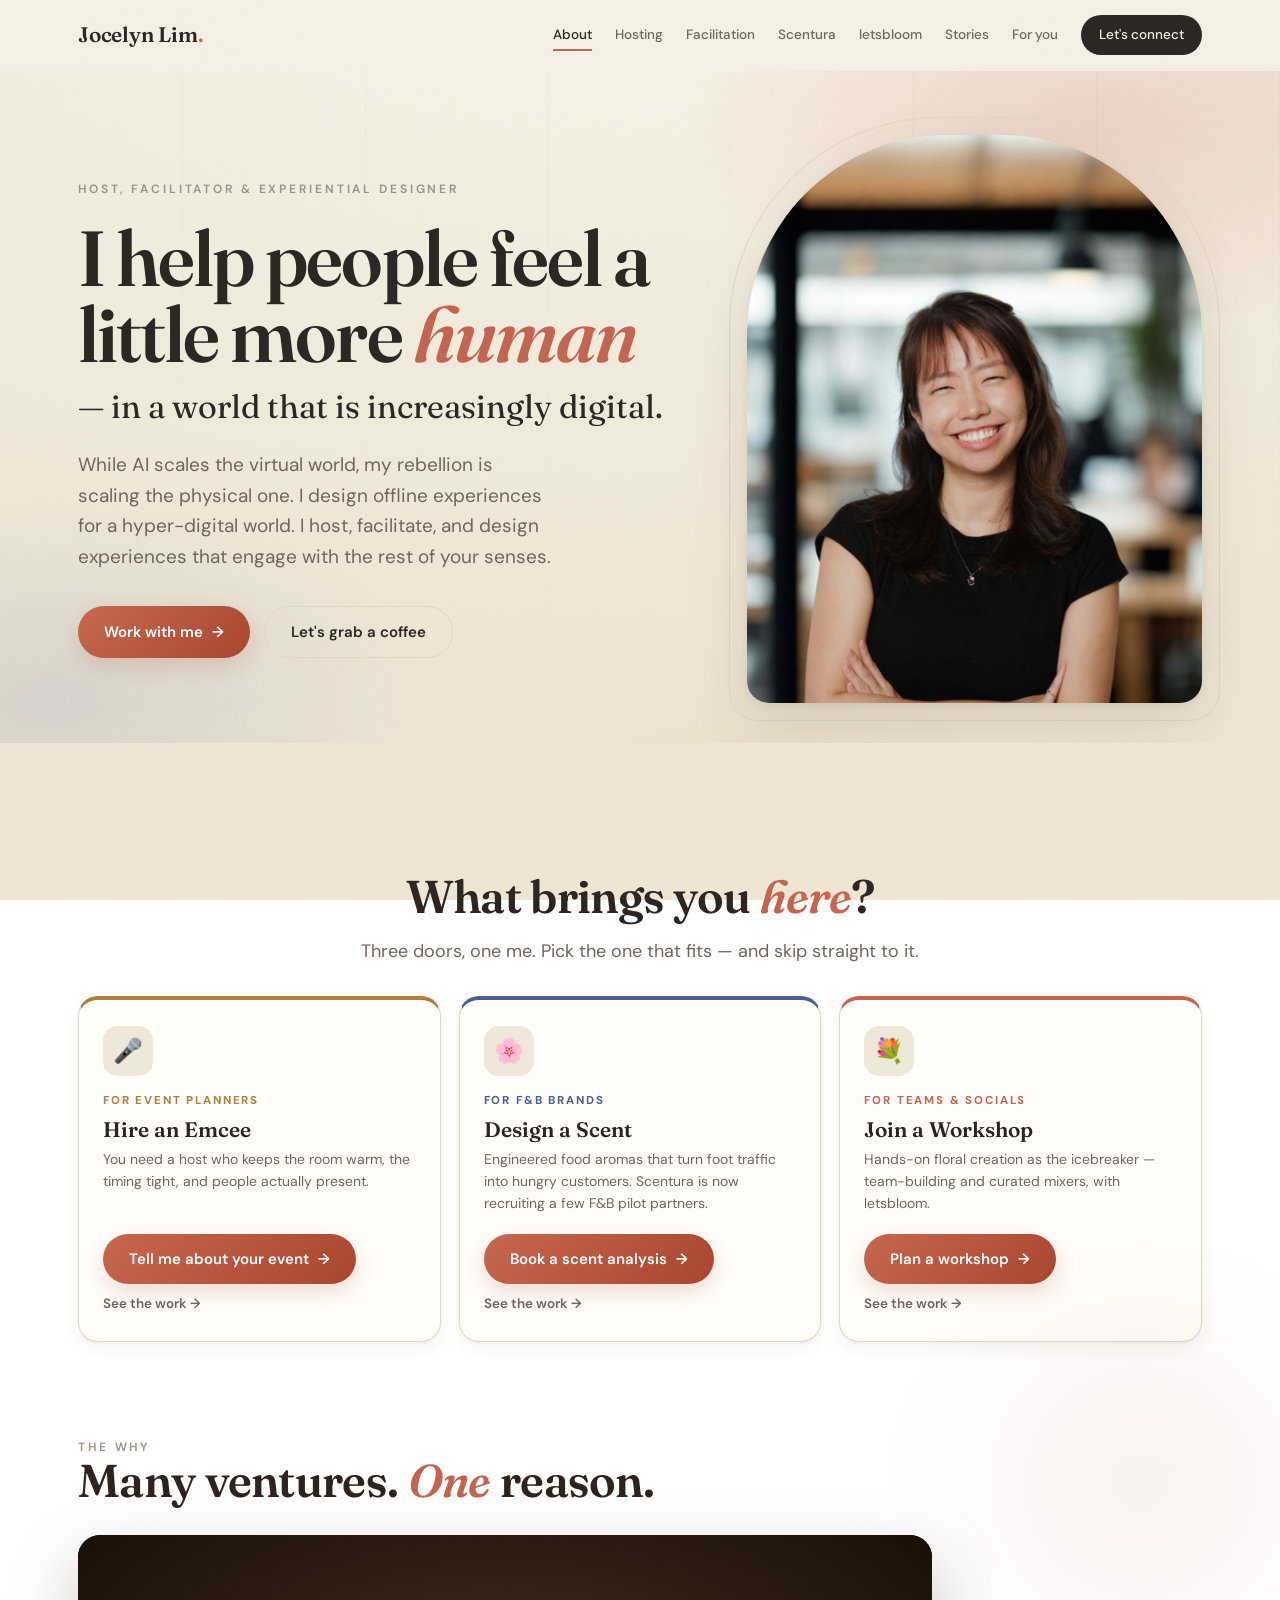
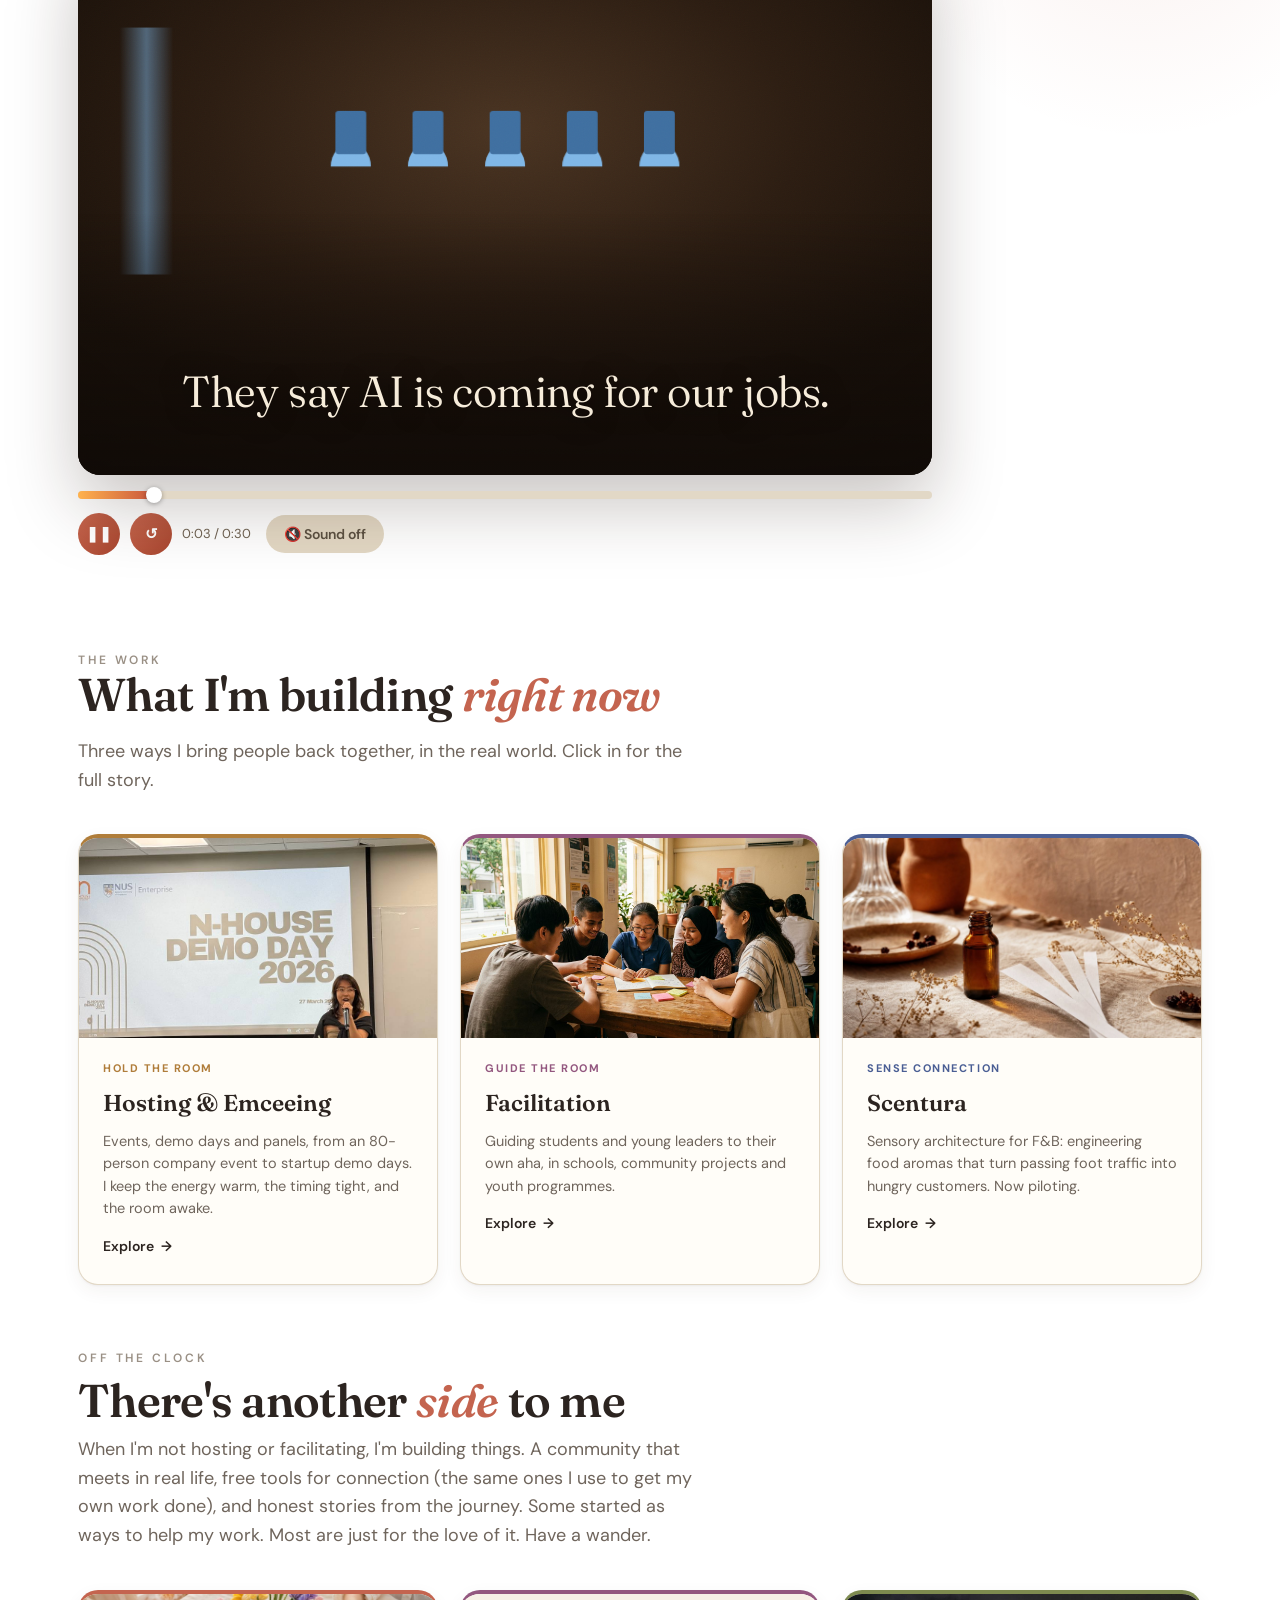
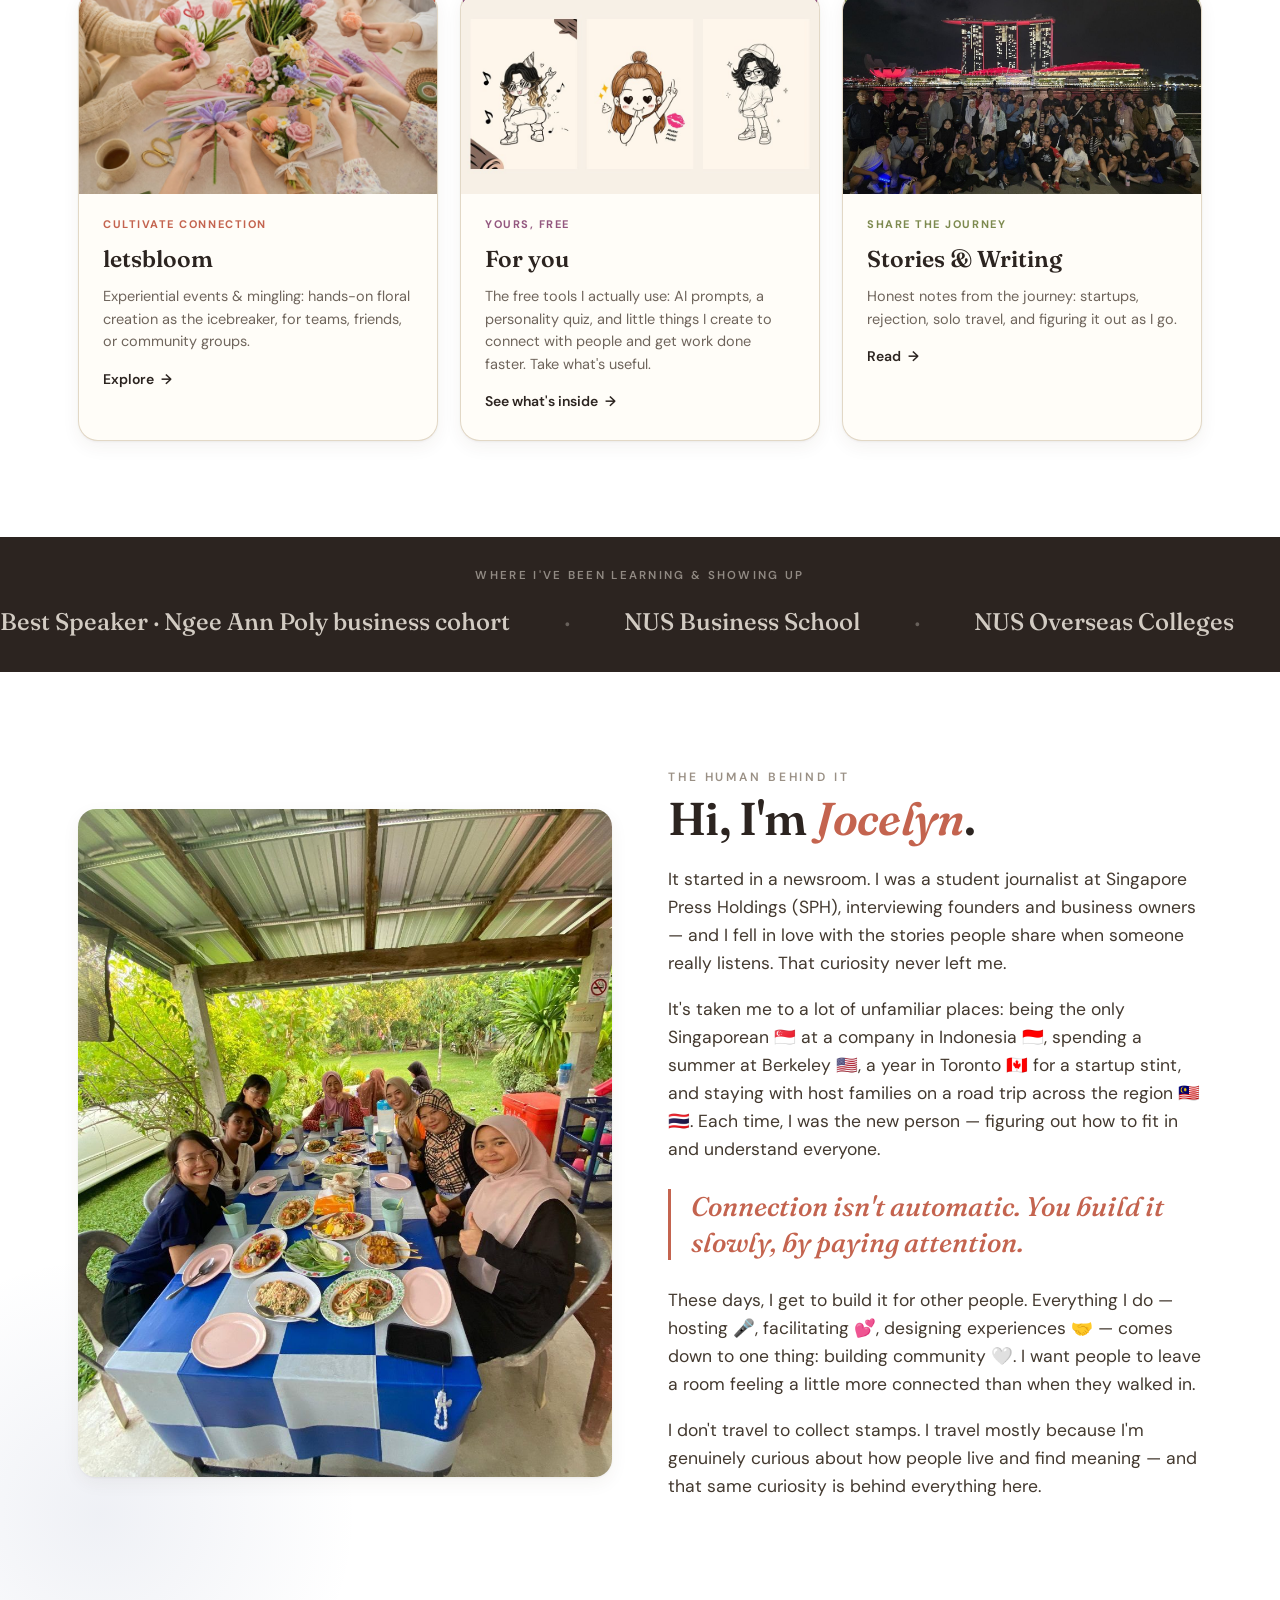
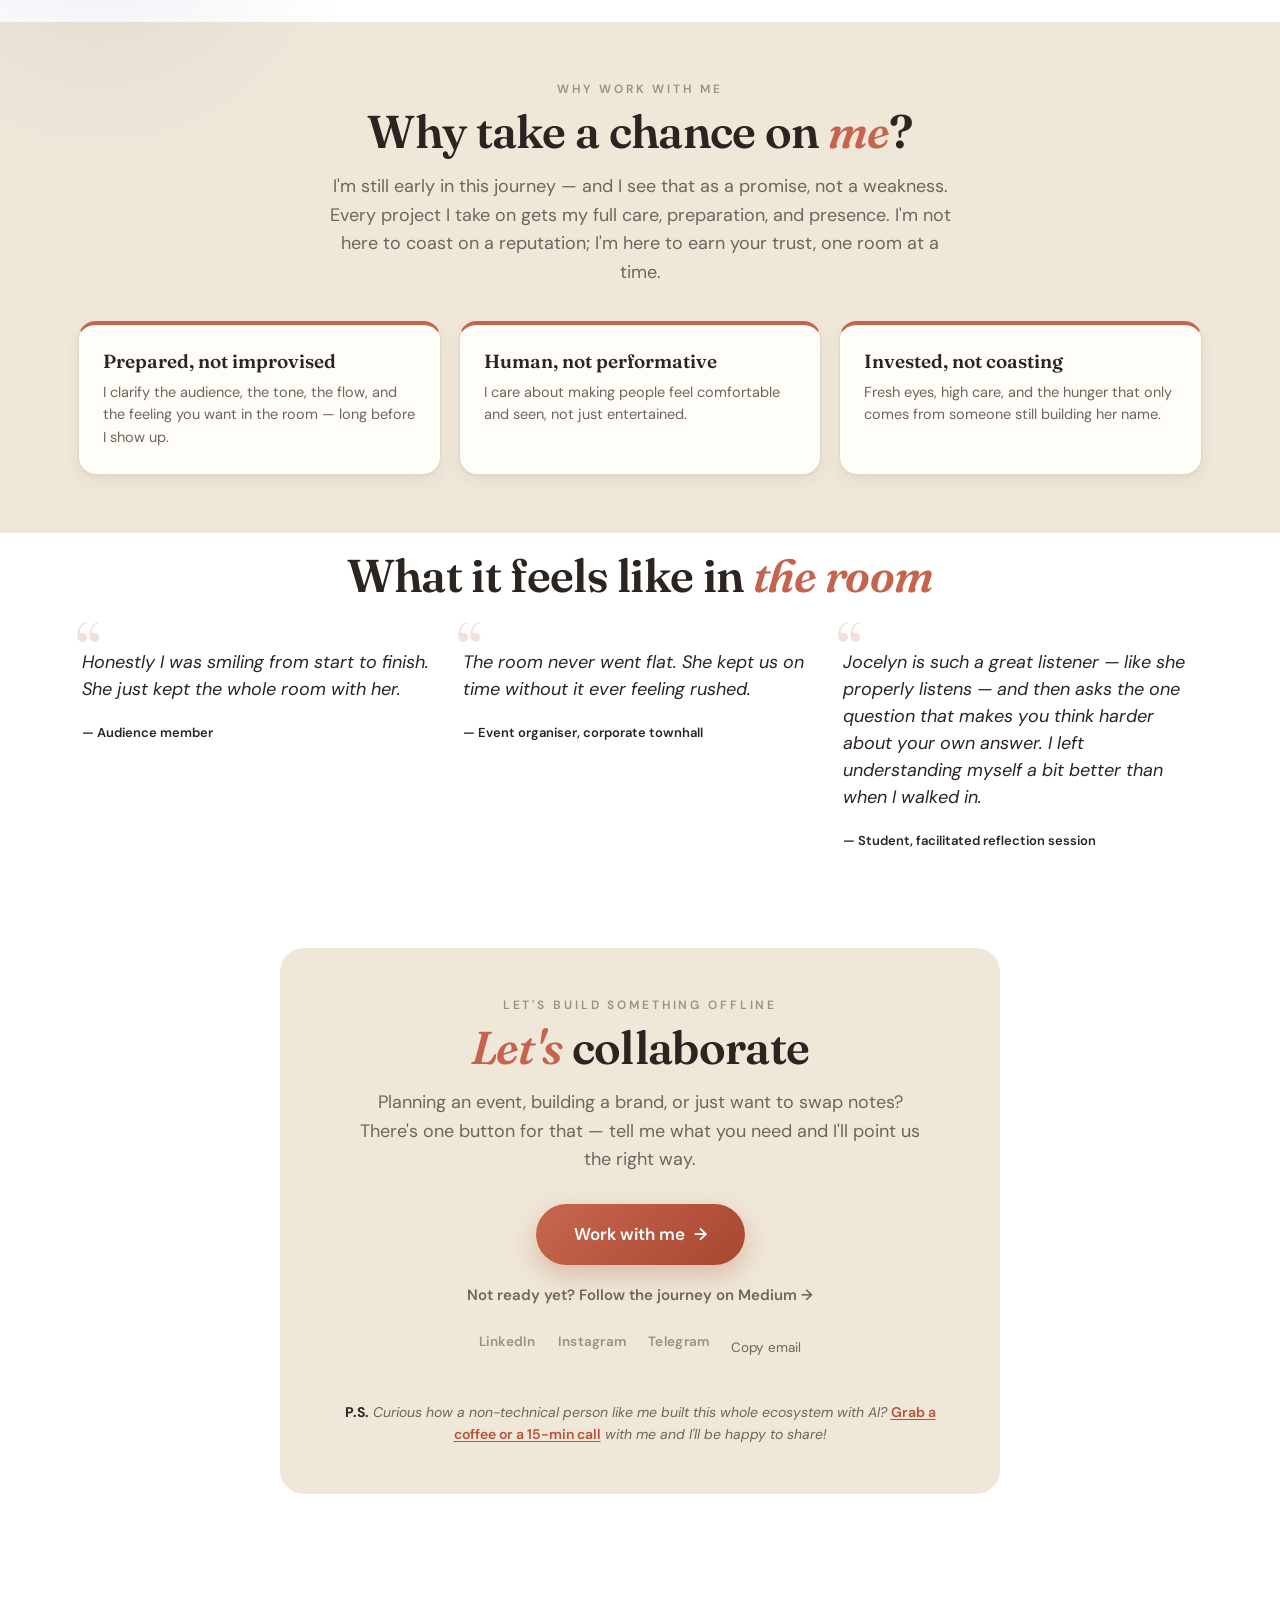
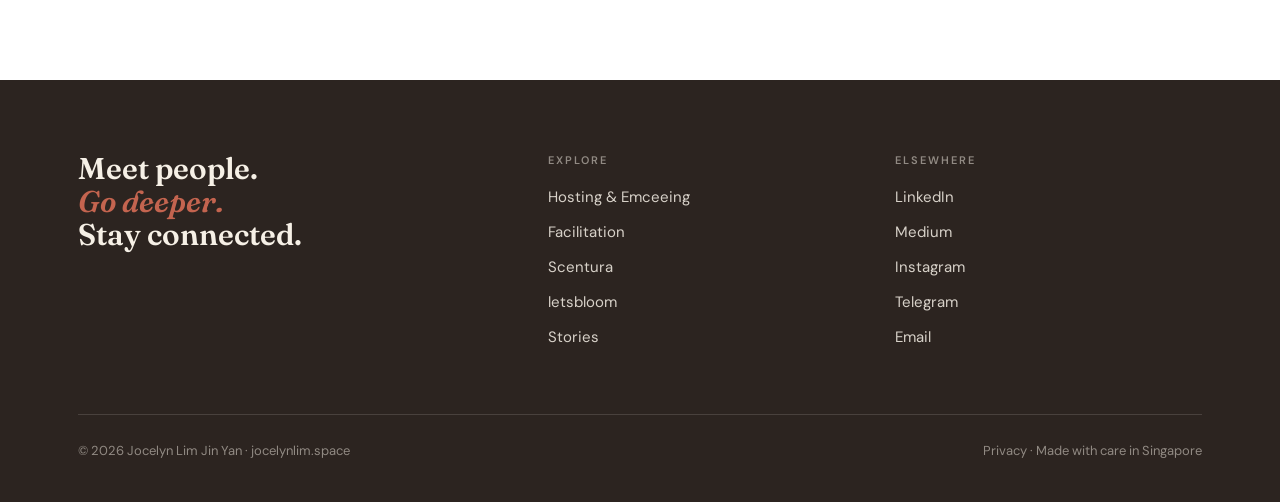
==== commit 2de8558c: "Add files via upload" ====
--- a/jocelynlim-site-upload/index.html
+++ b/jocelynlim-site-upload/index.html
@@ -424,9 +424,9 @@
     </div>
 
     <div class="tier-break reveal" style="margin-top:64px">
-      <div class="eyebrow">beyond the work</div>
-      <h2 class="section-h" style="margin-top:8px">What I do <em>outside</em> of work</h2>
-      <p class="lead" style="margin-top:10px">The community I build and the things I make on the side. Some of it earns its keep, most is just for the love of it.</p>
+      <div class="eyebrow">off the clock</div>
+      <h2 class="section-h" style="margin-top:8px">There's another <em>side</em> to me</h2>
+      <p class="lead" style="margin-top:10px">When I'm not hosting or facilitating, I'm building things. A community that meets in real life, free tools for connection (the same ones I use to get my own work done), and honest stories from the journey. Some started as ways to help my work. Most are just for the love of it. Have a wander.</p>
     </div>
     <div class="trio">
       <a class="quest reveal d1" href="letsbloom.html" style="--qc:var(--bloom)">
@@ -437,9 +437,9 @@
       </a>
       <a class="quest reveal d2" href="/for-you" style="--qc:var(--hub)">
         <div class="ph"><img src="assets/for-you-card.jpg" alt="Three cute hand-drawn characters, a few of the free resources on the For You page"></div>
-        <div class="body"><div class="verb">free to take</div><h3>For you</h3>
-          <p>Little projects and free resources I make and share: a connection-style quiz, an AI character recipe, and more.</p>
-          <span class="go">Explore <span class="arrow">→</span></span></div>
+        <div class="body"><div class="verb">yours, free</div><h3>For you</h3>
+          <p>The free tools I actually use: AI prompts, a personality quiz, and little things I create to connect with people and get work done faster. Take what's useful.</p>
+          <span class="go">See what's inside <span class="arrow">→</span></span></div>
       </a>
       <a class="quest reveal d3" href="stories.html" style="--qc:var(--blog)">
         <div class="ph"><img src="assets/aylep-mbs.jpg" alt="Jocelyn with her ASEAN youth exchange group at Marina Bay, Singapore"></div>
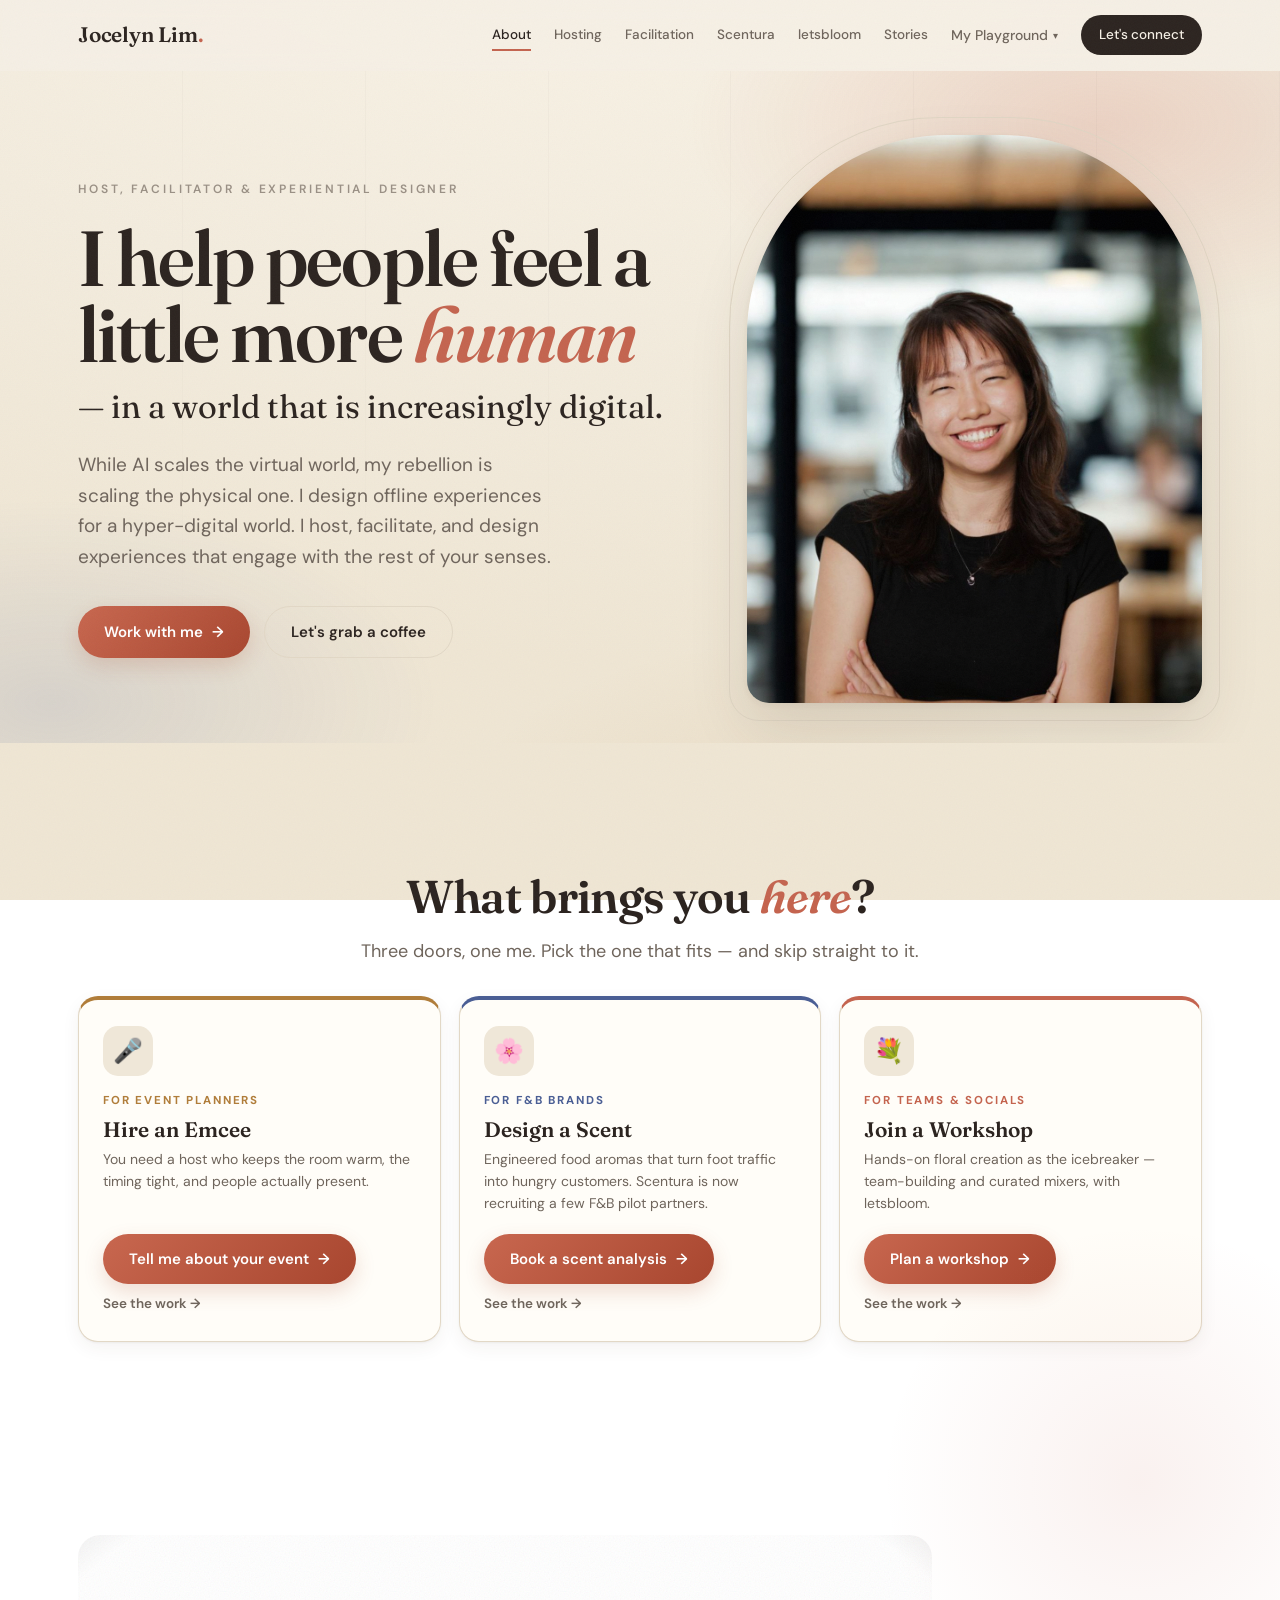
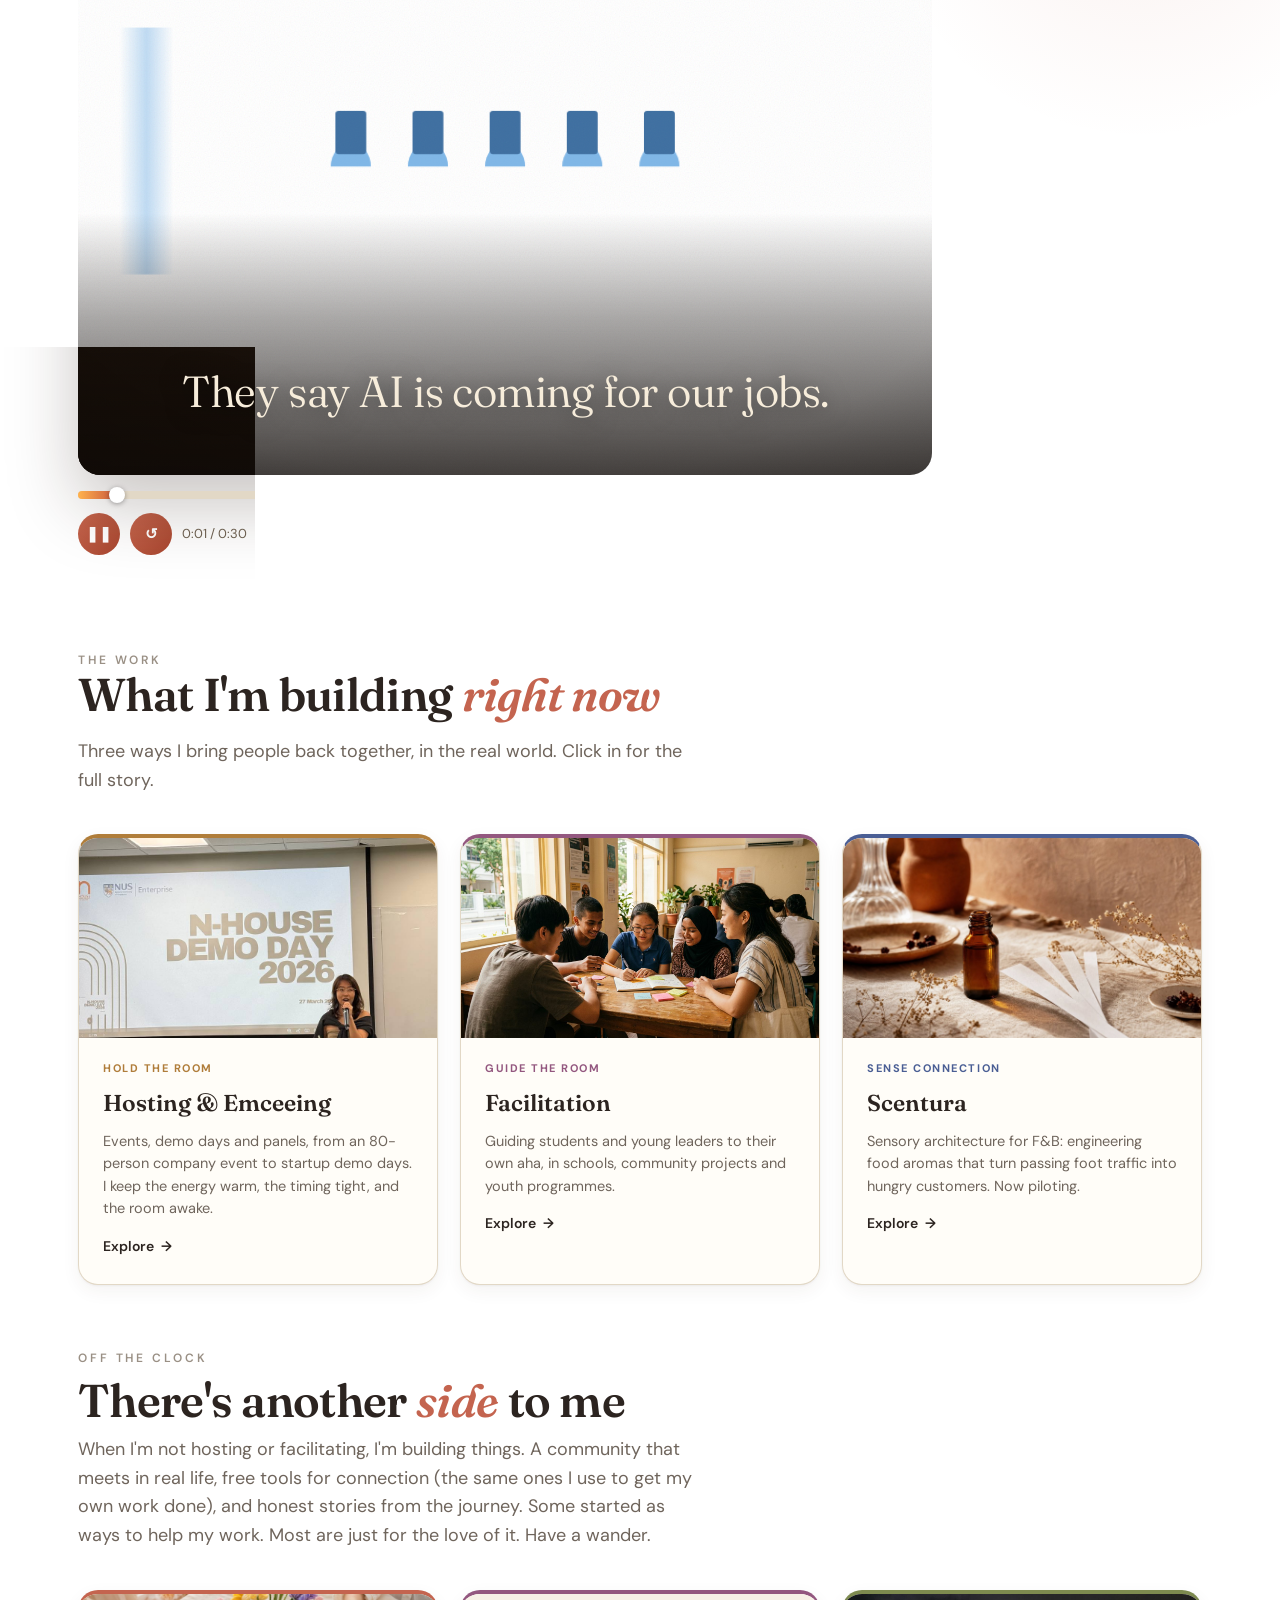
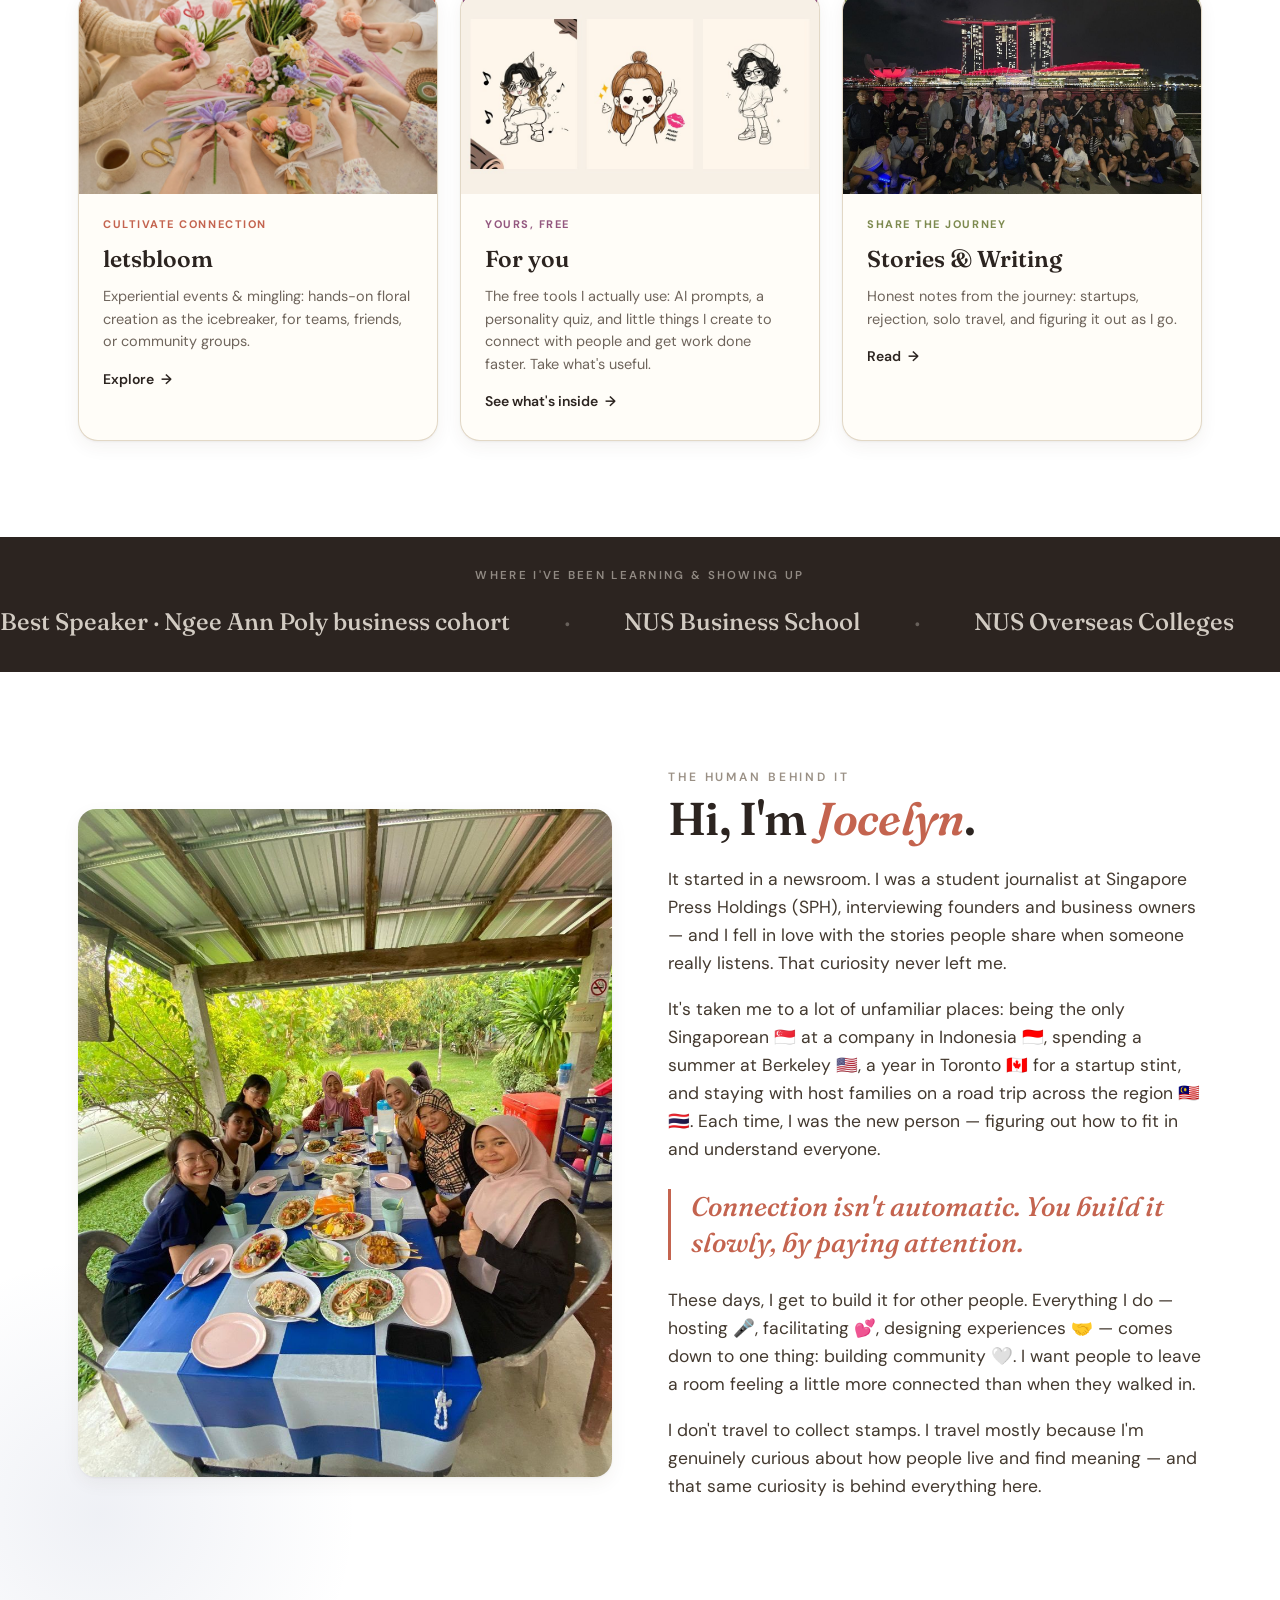
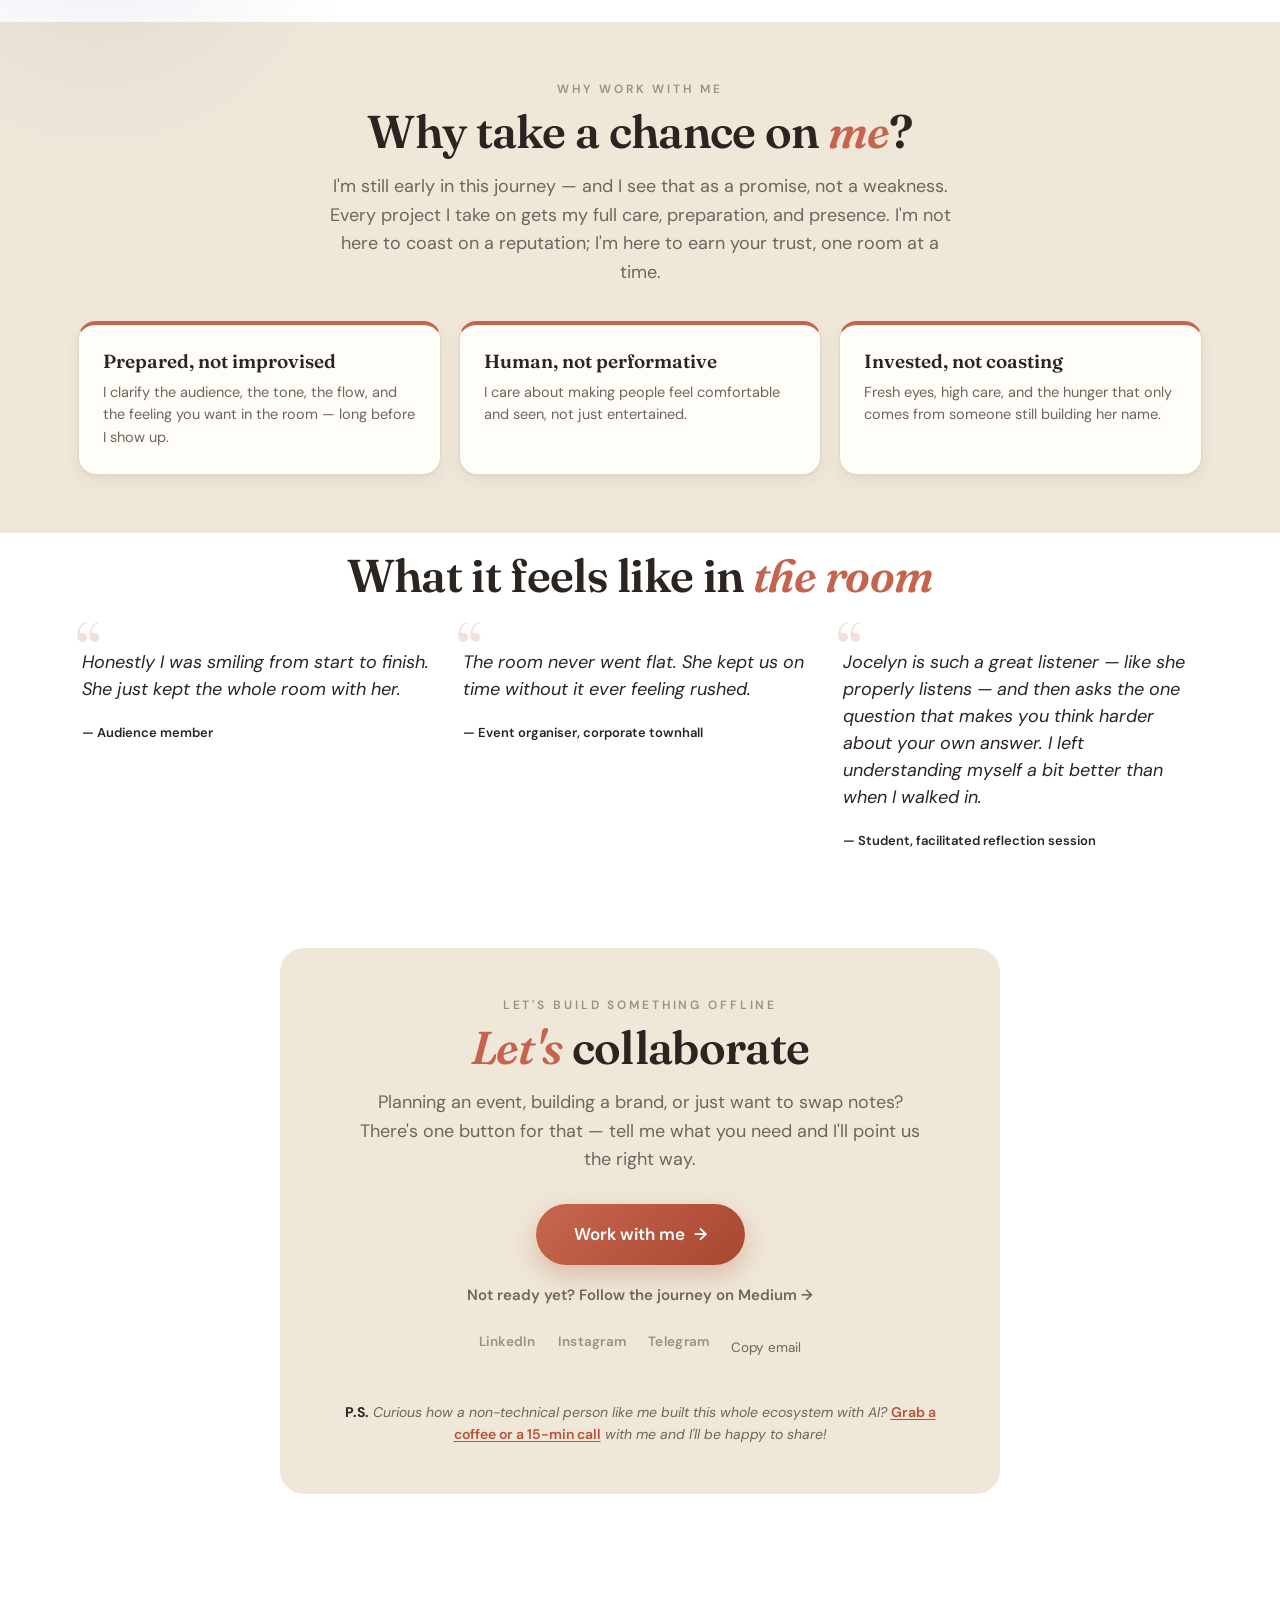
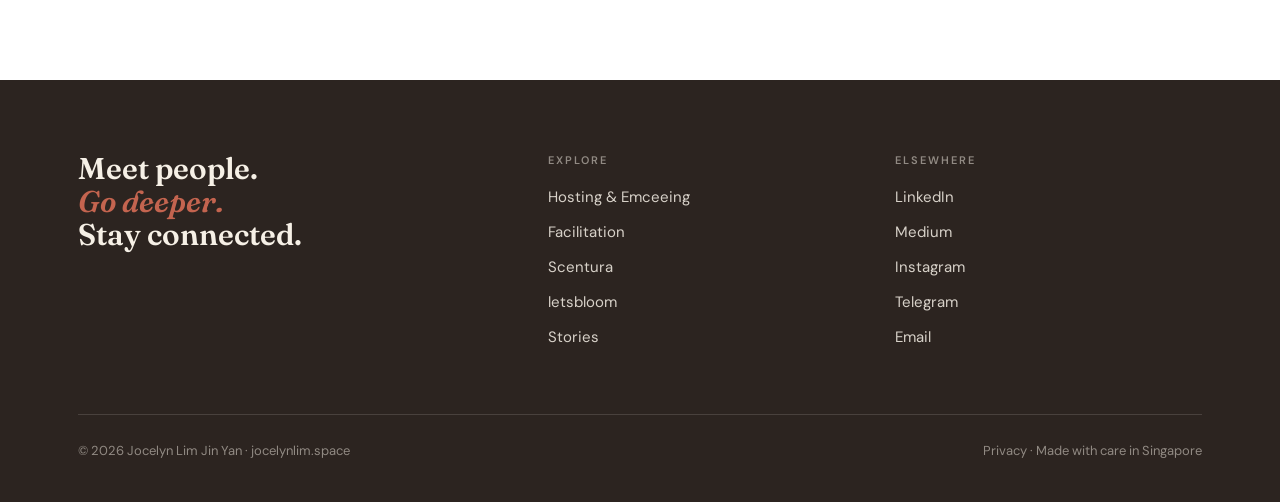
==== commit c8058f3d: "Add files via upload" ====
--- a/jocelynlim-site-upload/index.html
+++ b/jocelynlim-site-upload/index.html
@@ -44,7 +44,7 @@
       <a href="scentura.html">Scentura</a>
       <a href="letsbloom.html">letsbloom</a>
       <a href="stories.html">Stories</a>
-      <a href="/for-you">For you</a>
+      <div class="nav-pg"><button class="nav-pg-t" aria-haspopup="true">My Playground <span class="cv">▾</span></button><div class="nav-pg-menu"><a href="/stories">Stories</a><a href="/for-you">For you</a></div></div>
       <a class="nav-cta" href="#connect">Let's connect</a>
     </div>
   </div>
--- a/jocelynlim-site-upload/styles.css
+++ b/jocelynlim-site-upload/styles.css
@@ -37,6 +37,28 @@
 .nav-cta:hover{background:var(--bloom)}
 .burger{display:none; flex-direction:column; gap:5px; background:none; border:none; cursor:pointer; padding:6px}
 .burger span{width:24px; height:2px; background:var(--ink); transition:.3s}
+/* My Playground dropdown */
+.nav-pg{position:relative; display:flex; align-items:center}
+.nav-pg-t{font-family:inherit; font-size:14px; font-weight:500; color:var(--ink-soft); background:none; border:none; cursor:pointer; padding:0; display:inline-flex; align-items:center; gap:5px; position:relative; transition:color .2s}
+.nav-pg-t .cv{font-size:10px; transition:transform .25s}
+.nav-pg-t::after{content:""; position:absolute; left:0; bottom:-5px; height:1.5px; width:0; background:var(--bloom); transition:width .25s}
+.nav-pg:hover .nav-pg-t, .nav-pg:focus-within .nav-pg-t, .nav-pg-t.active{color:var(--ink)}
+.nav-pg:hover .nav-pg-t::after, .nav-pg:focus-within .nav-pg-t::after, .nav-pg-t.active::after{width:100%}
+.nav-pg:hover .nav-pg-t .cv, .nav-pg:focus-within .nav-pg-t .cv{transform:rotate(180deg)}
+.nav-pg::after{content:""; position:absolute; top:100%; left:-14px; right:-14px; height:14px}
+.nav-pg-menu{position:absolute; top:calc(100% + 12px); left:50%; transform:translateX(-50%) translateY(-8px); min-width:176px; background:var(--paper); border:1px solid var(--line); border-radius:14px; padding:8px; box-shadow:var(--shadow-lg); display:flex; flex-direction:column; gap:2px; opacity:0; visibility:hidden; transition:opacity .18s, transform .18s; z-index:60}
+.nav-pg:hover .nav-pg-menu, .nav-pg:focus-within .nav-pg-menu{opacity:1; visibility:visible; transform:translateX(-50%) translateY(0)}
+.nav-pg-menu a{font-size:14px; font-weight:500; color:var(--ink-soft); padding:10px 13px; border-radius:10px; transition:background .15s, color .15s}
+.nav-pg-menu a:hover{background:var(--card); color:var(--ink)}
+.nav-pg-menu a::after{display:none!important}
+@media(max-width:880px){
+  .nav-pg{display:block; width:100%}
+  .nav-pg-t{font-size:16px}
+  .nav-pg-t .cv{display:none}
+  .nav-pg::after{display:none}
+  .nav-pg-menu{position:static; transform:none; opacity:1; visibility:visible; box-shadow:none; border:none; background:none; padding:10px 0 0 16px; min-width:0; gap:14px}
+  .nav-pg-menu a{padding:0; font-size:15px}
+}
 
 /* buttons */
 .btn{display:inline-flex; align-items:center; gap:9px; font-weight:600; font-size:15px; padding:13px 26px; border-radius:44px; transition:transform .2s, background .2s, box-shadow .2s; cursor:pointer; border:none}
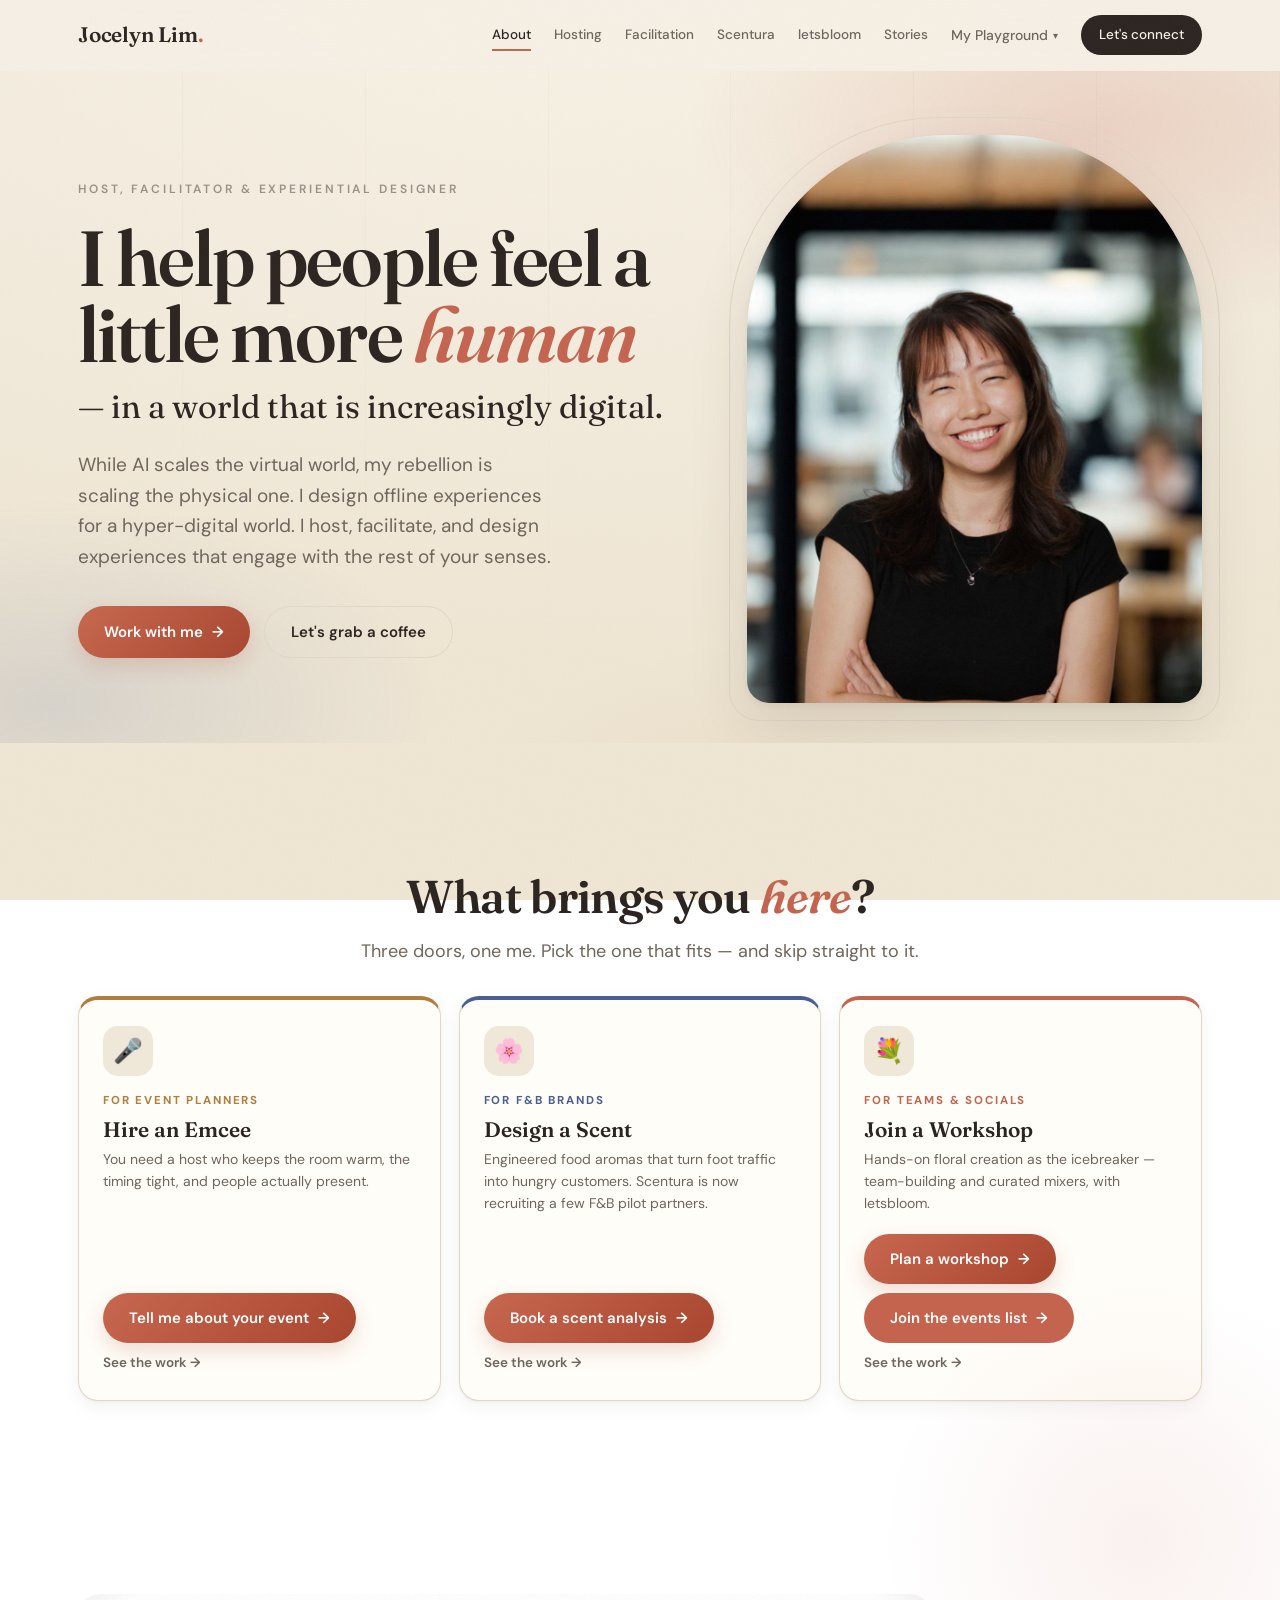
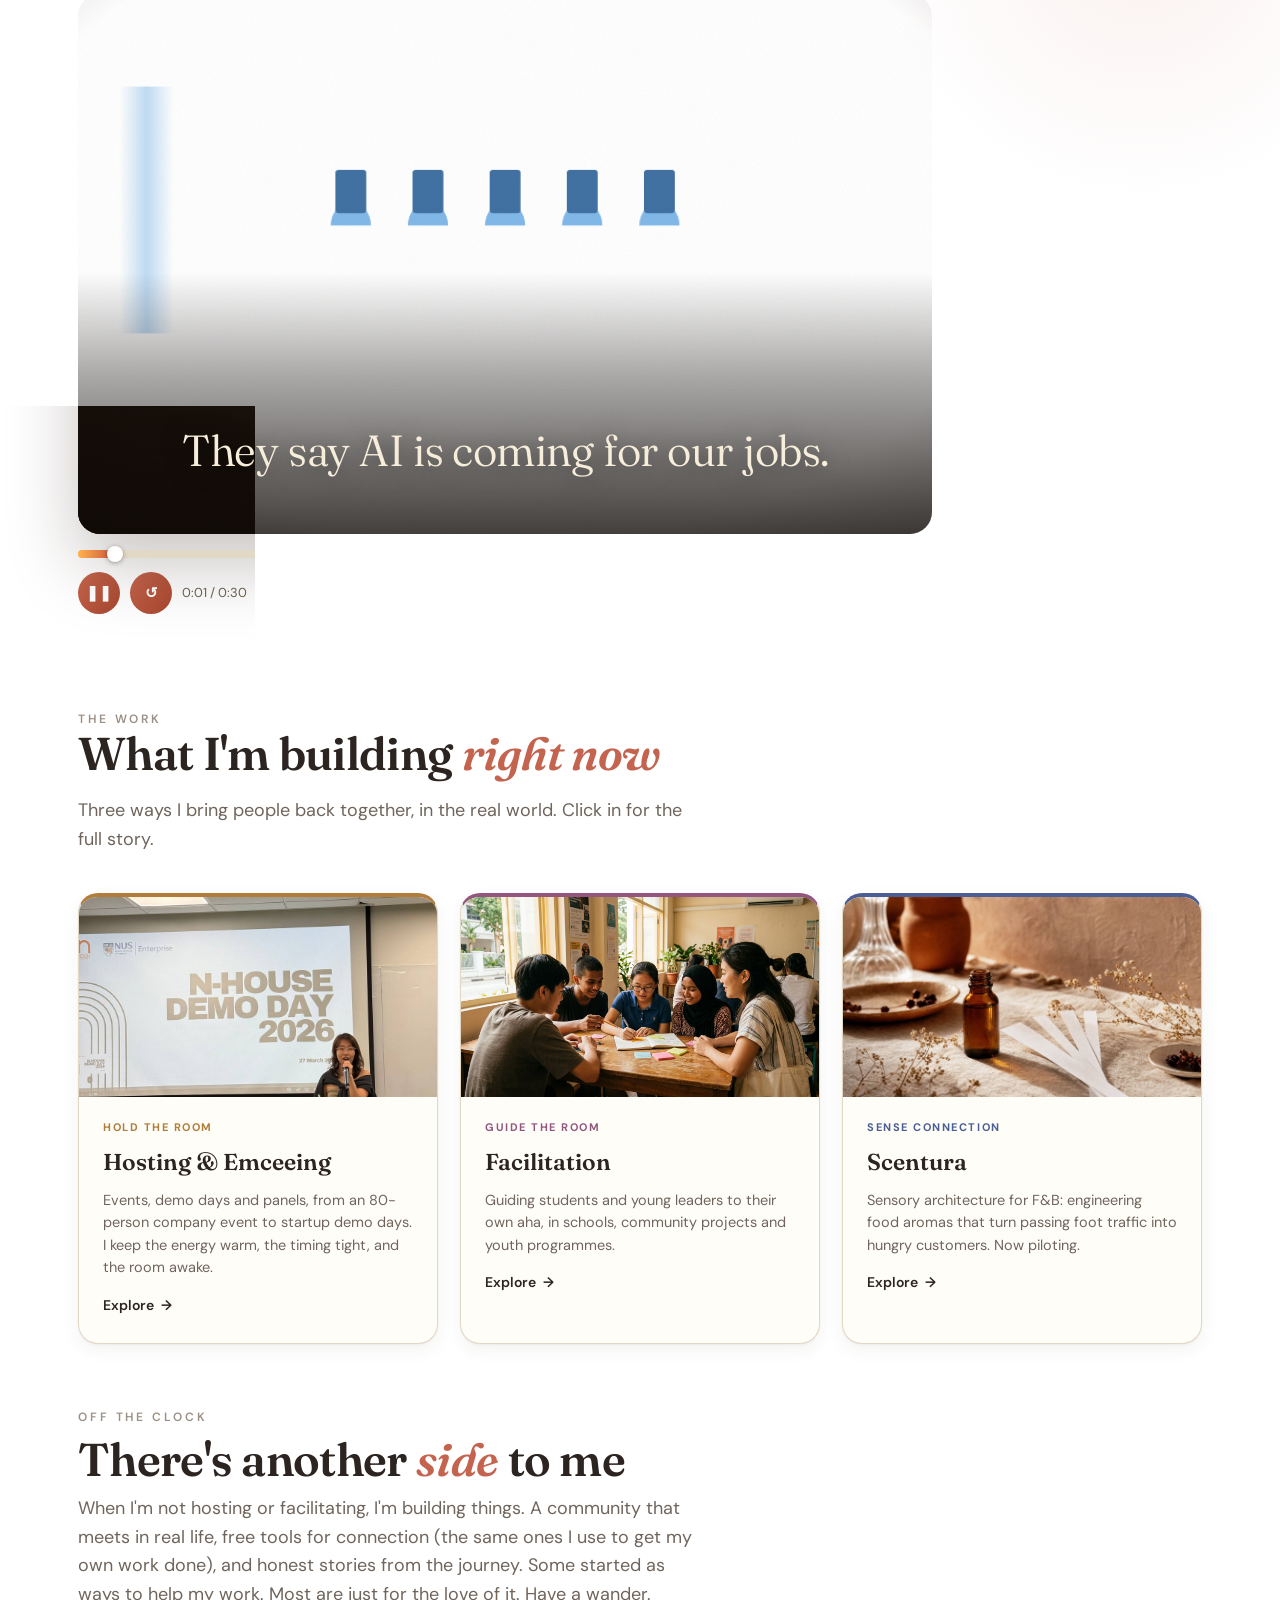
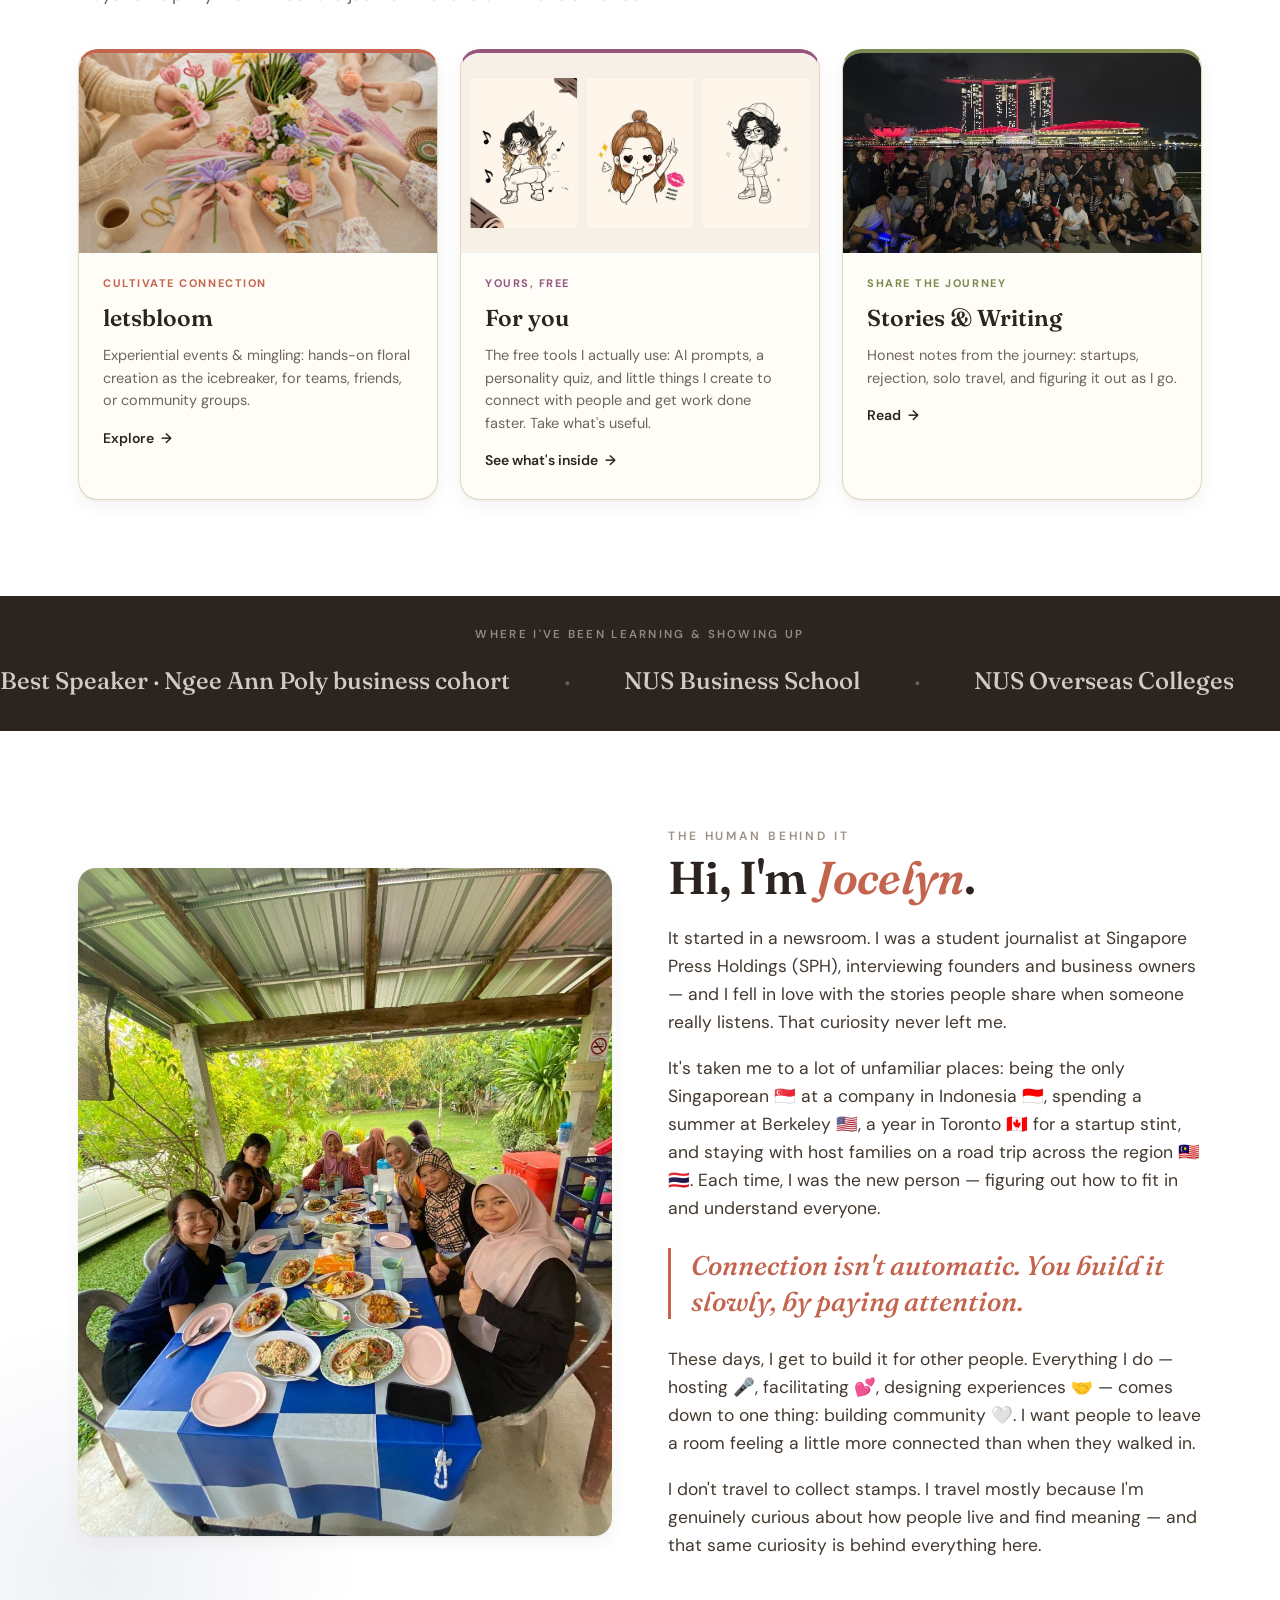
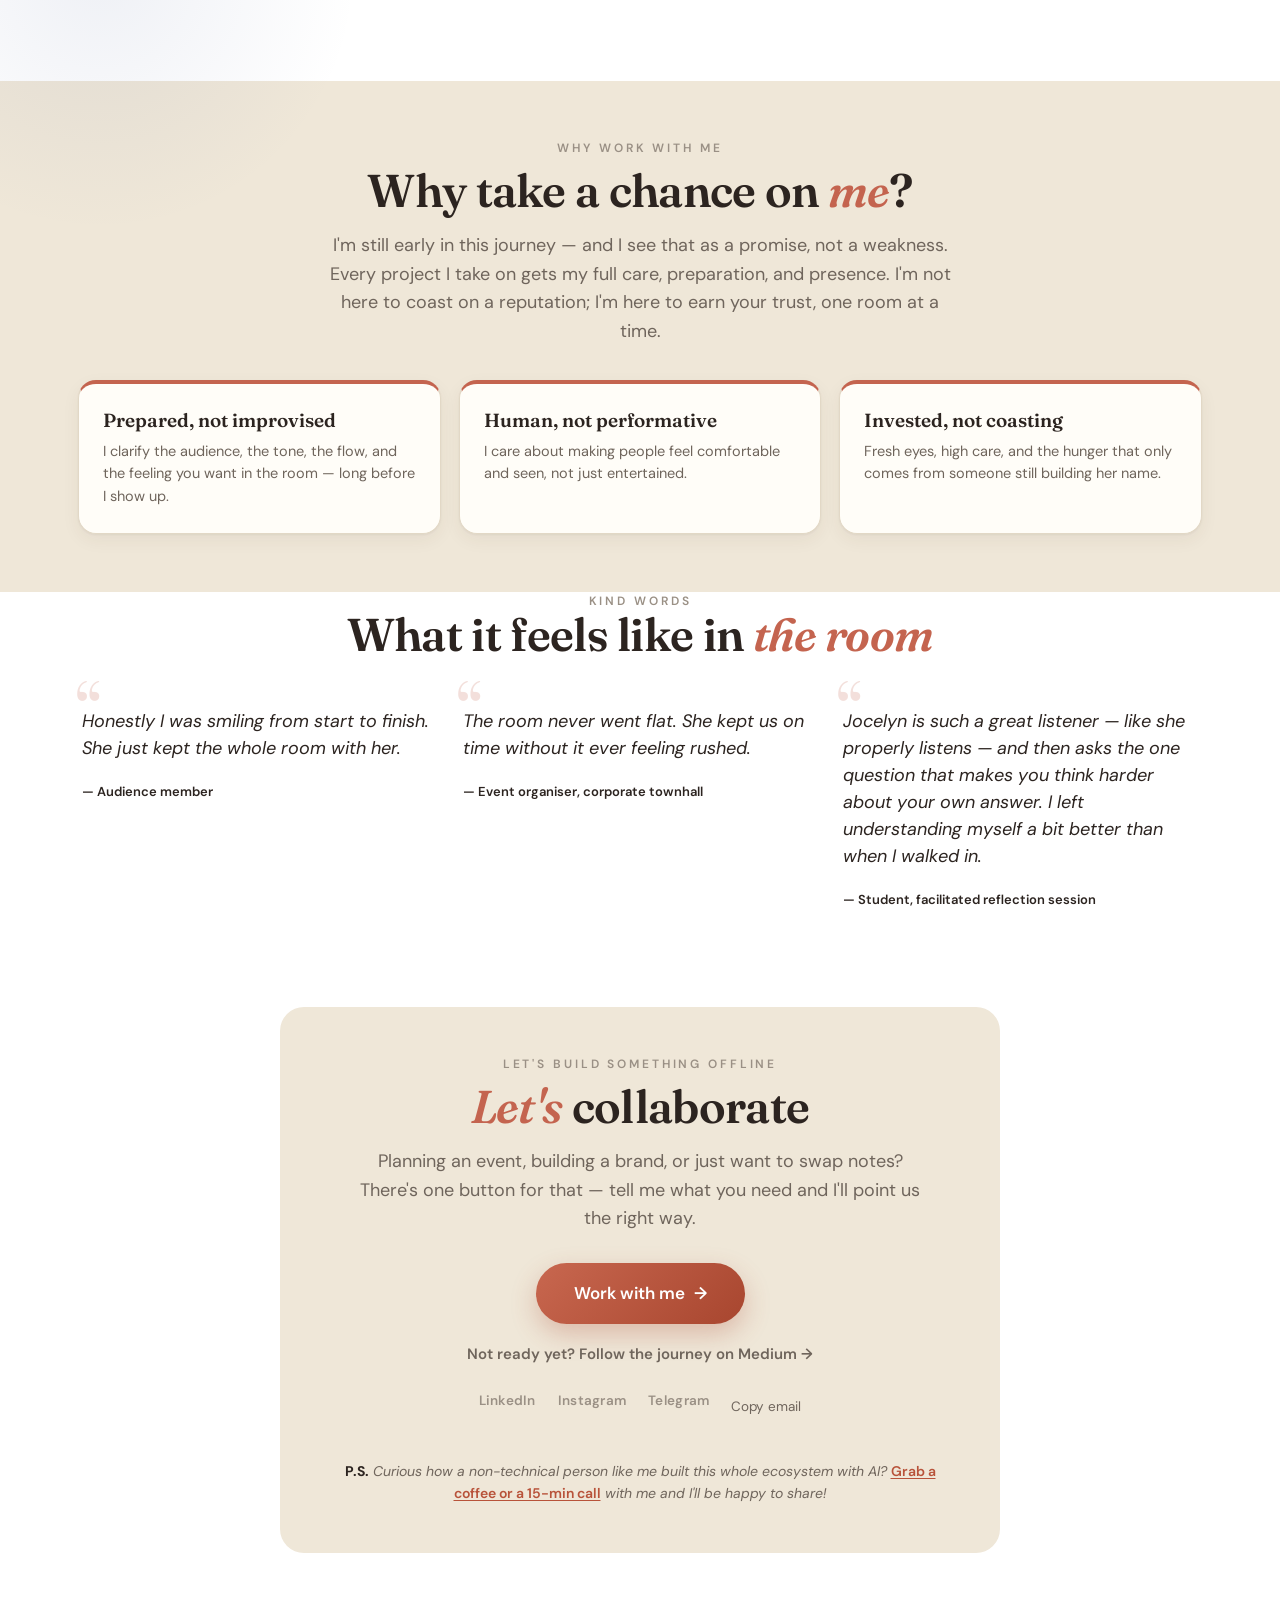
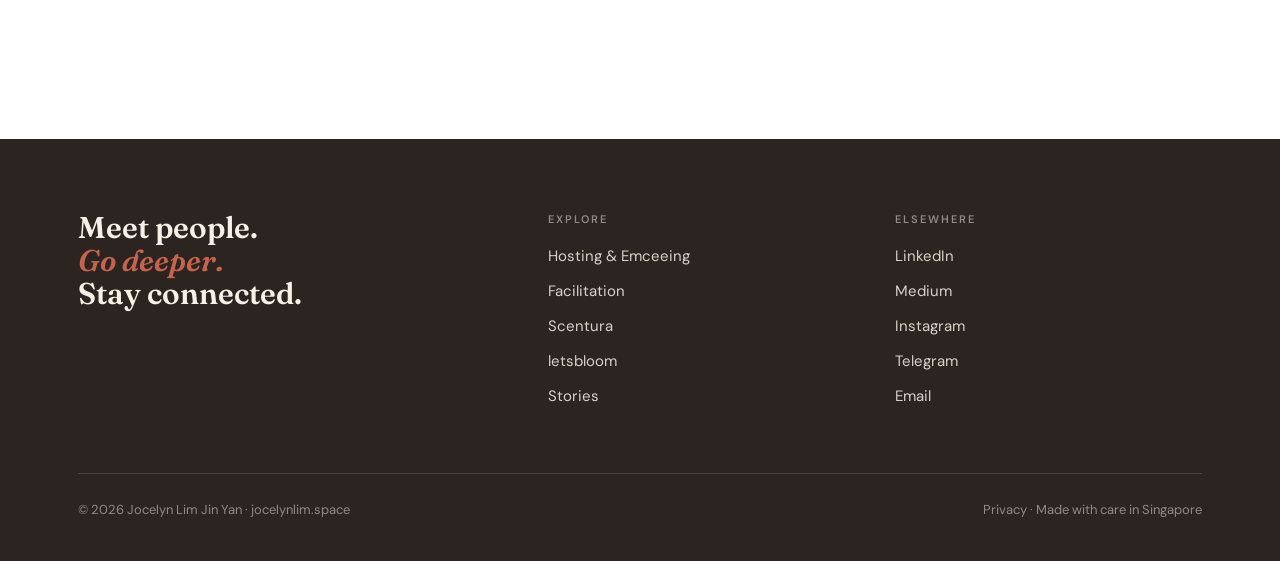
==== commit acd10c6c: "Add files via upload" ====
--- a/jocelynlim-site-upload/index.html
+++ b/jocelynlim-site-upload/index.html
@@ -104,6 +104,7 @@
         <p>Hands-on floral creation as the icebreaker — team-building and curated mixers, with letsbloom.</p>
         <div class="ract">
           <a class="btn btn-primary" data-open="contact" data-topic="workshop" href="#">Plan a workshop <span class="arrow">→</span></a>
+          <a class="btn btn-bloom" data-open="events" href="#">Join the events list <span class="arrow">→</span></a>
           <a class="rlink" href="letsbloom.html">See the work →</a>
         </div>
       </div>
--- a/jocelynlim-site-upload/styles.css
+++ b/jocelynlim-site-upload/styles.css
@@ -491,6 +491,14 @@
 .stat .src{font-size:11px;color:var(--faint);margin-top:12px;line-height:1.4}
 @media(max-width:760px){.stats{grid-template-columns:1fr}}
 
+/* CTA rows (letsbloom tie-back etc.): center on desktop, stack full-width on phones */
+.cta-row{display:flex;flex-wrap:wrap;gap:12px}
+@media(max-width:560px){
+  .cta-row{flex-direction:column;align-items:stretch}
+  .cta-row .btn{width:100%;justify-content:center}
+  .rcard .ract .btn{width:100%;justify-content:center}
+}
+
 /* ============================================================
    v7 — mobile engagement layer (desktop is NOT affected; all
    rules live inside max-width media queries or are hidden by default)
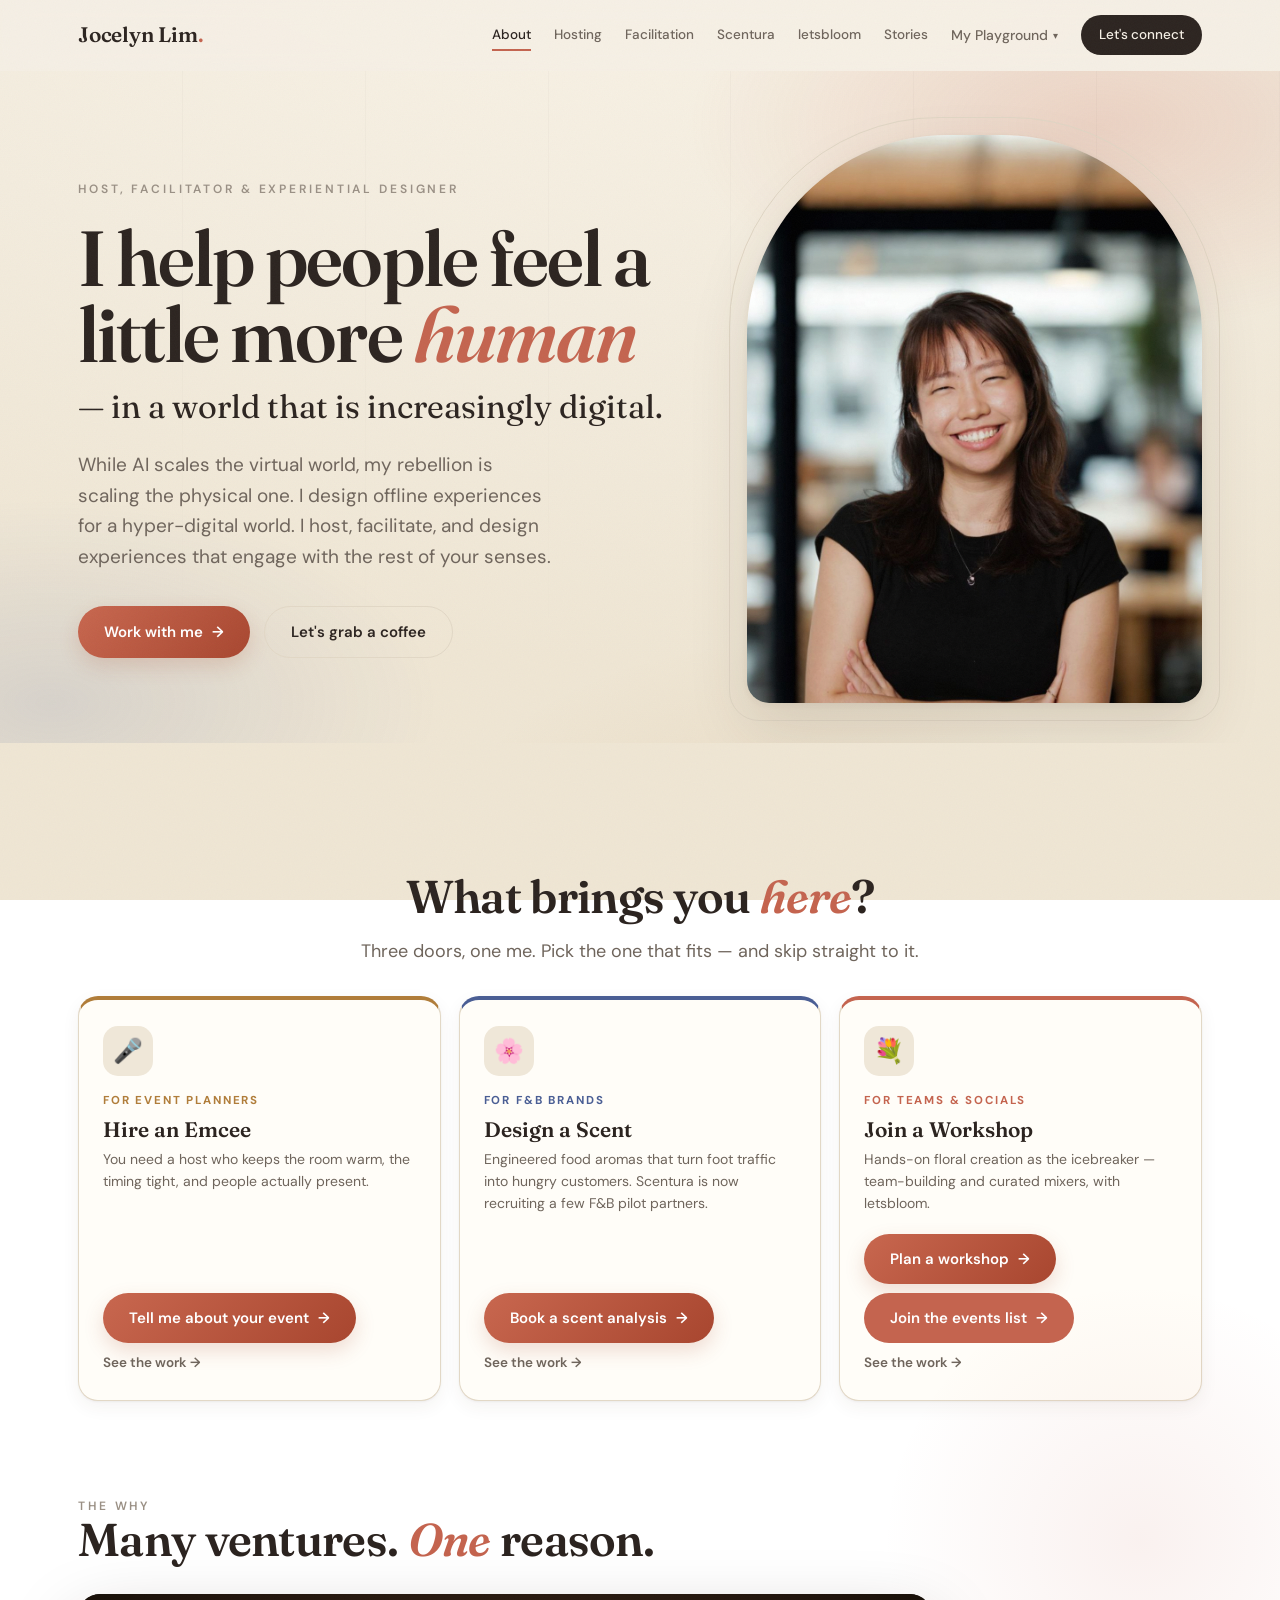
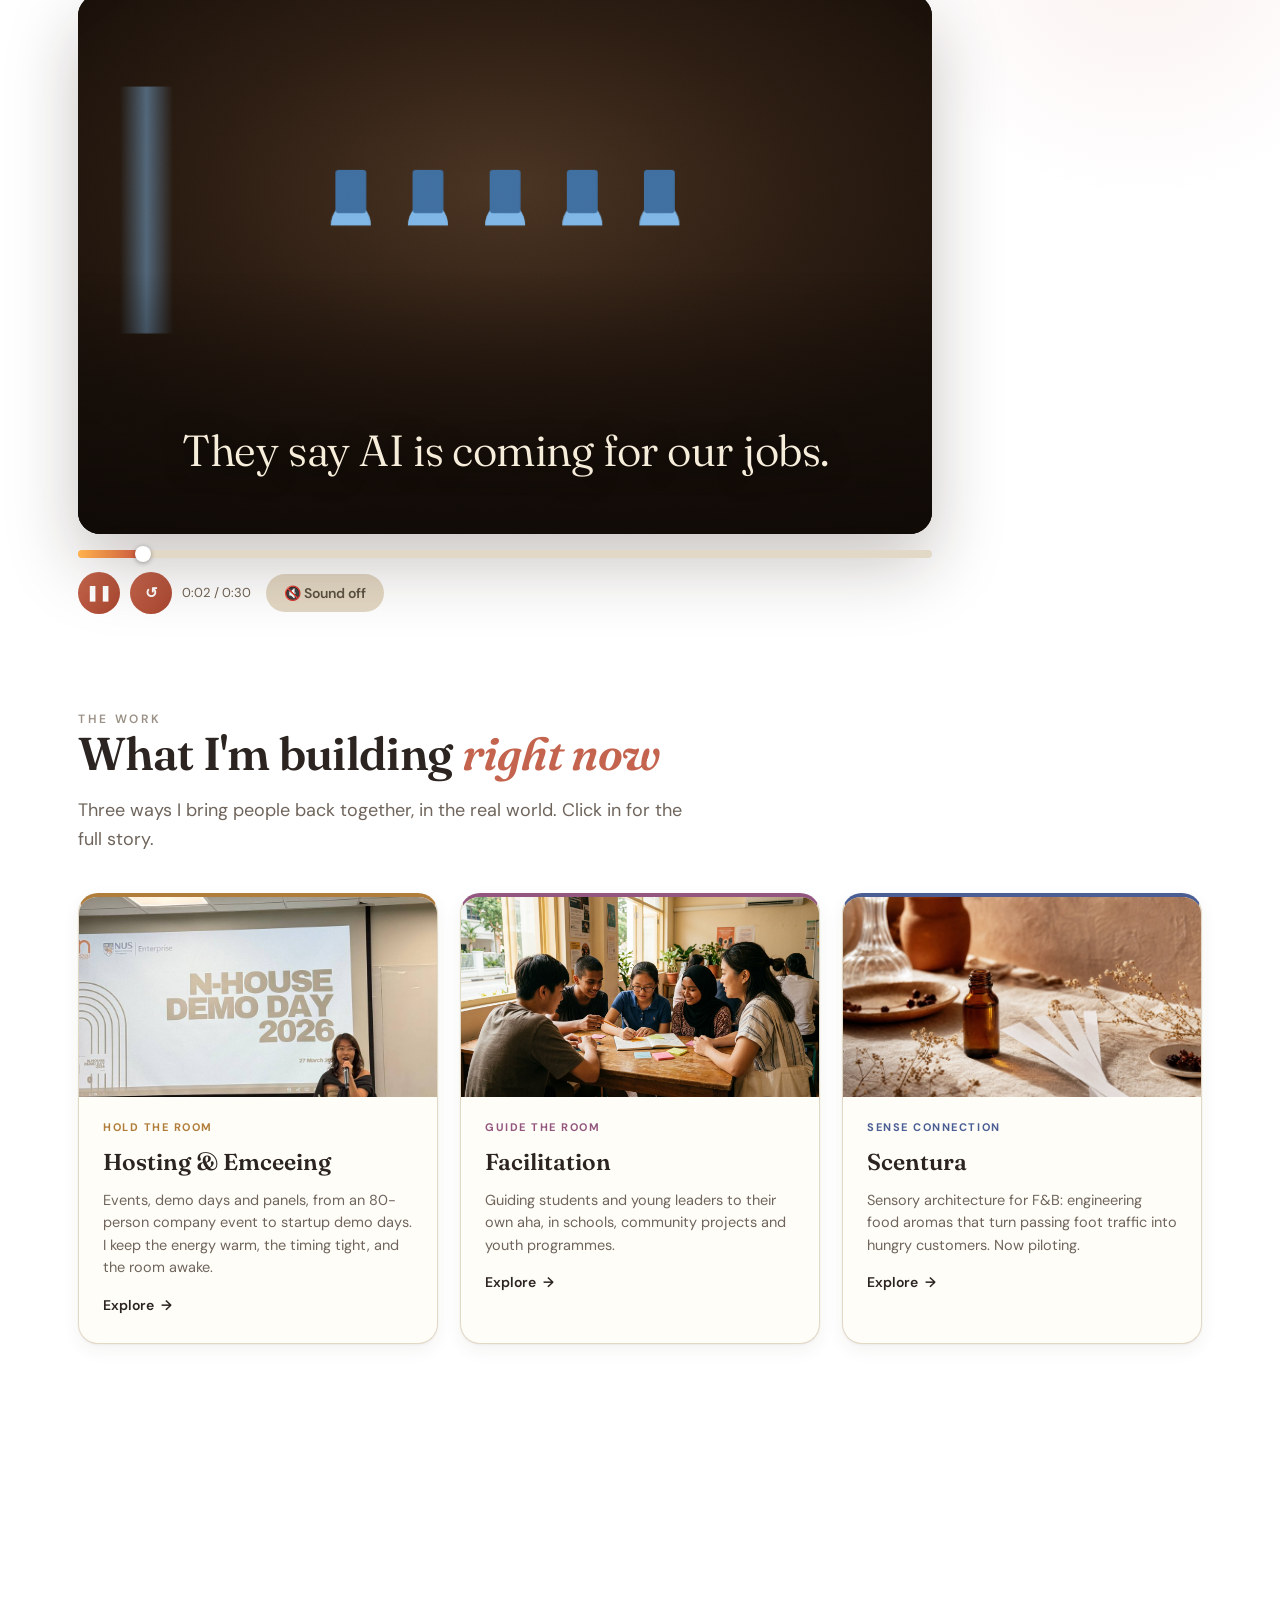
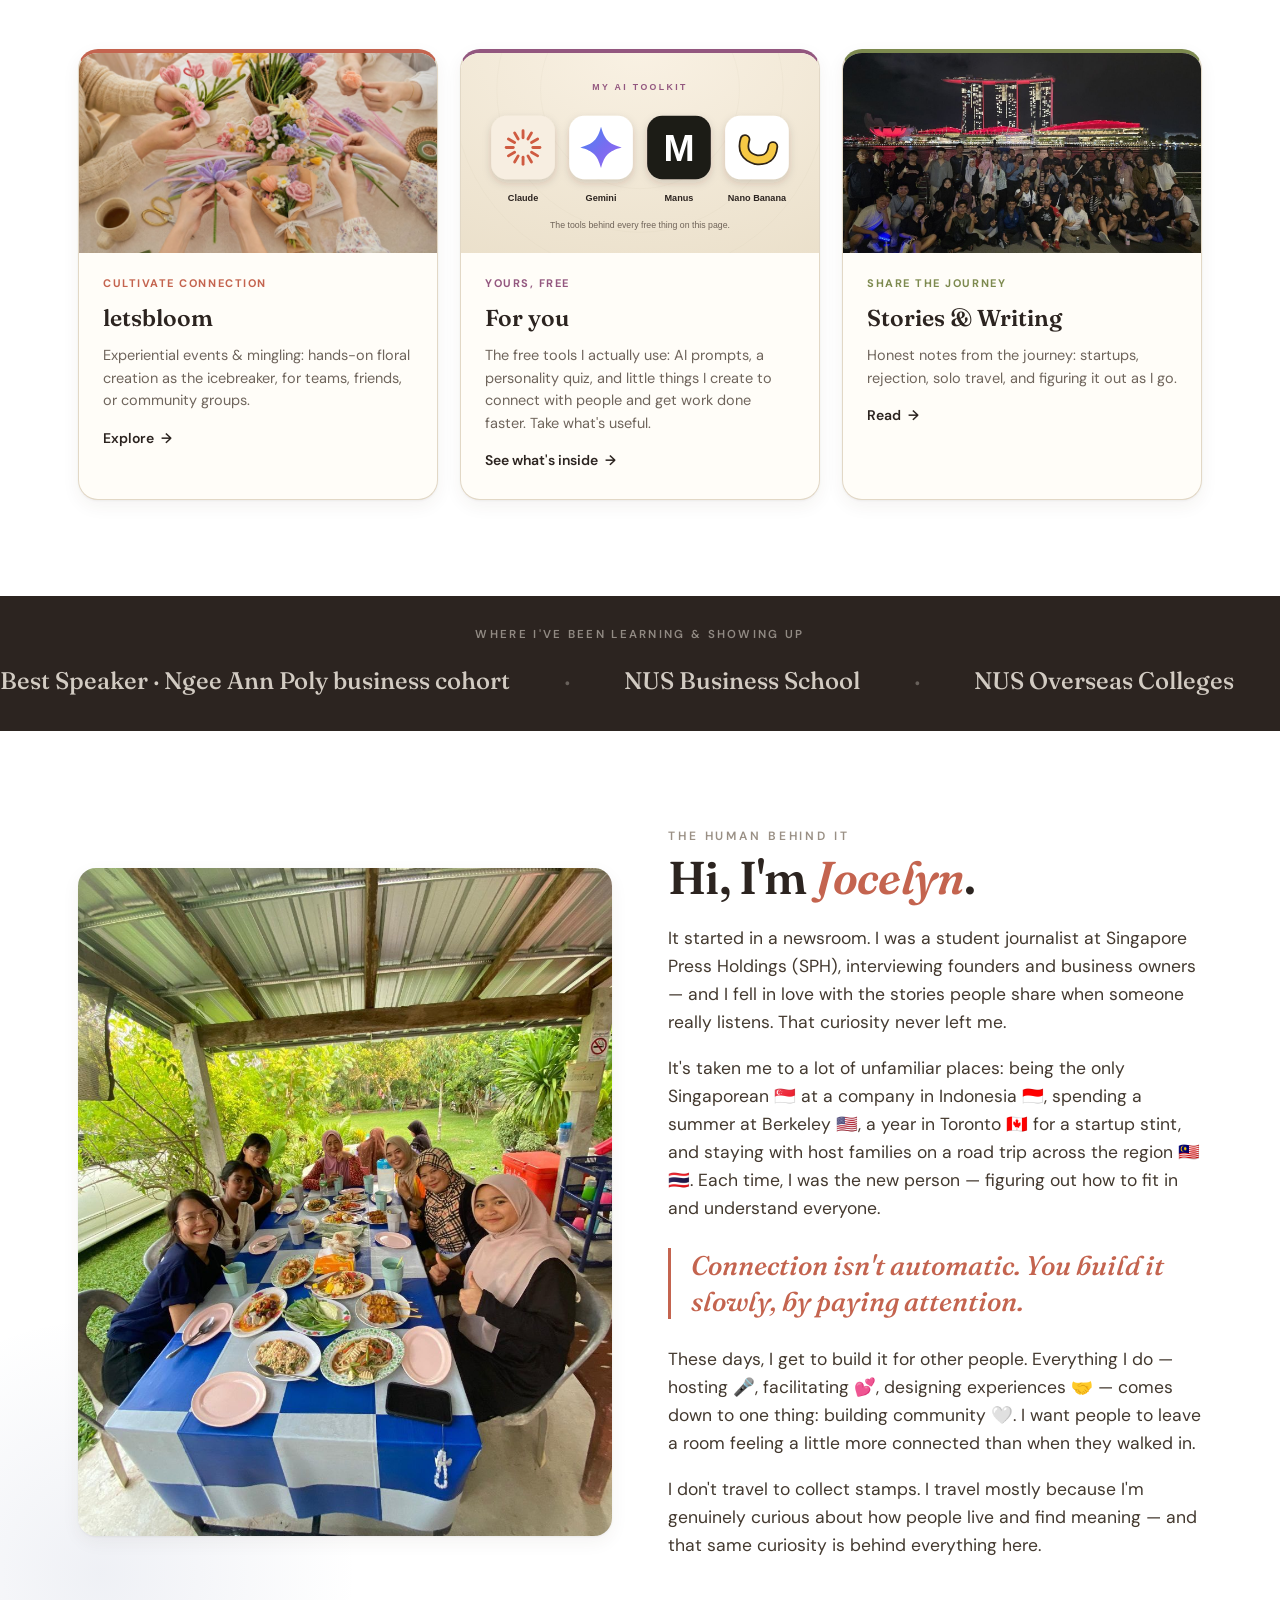
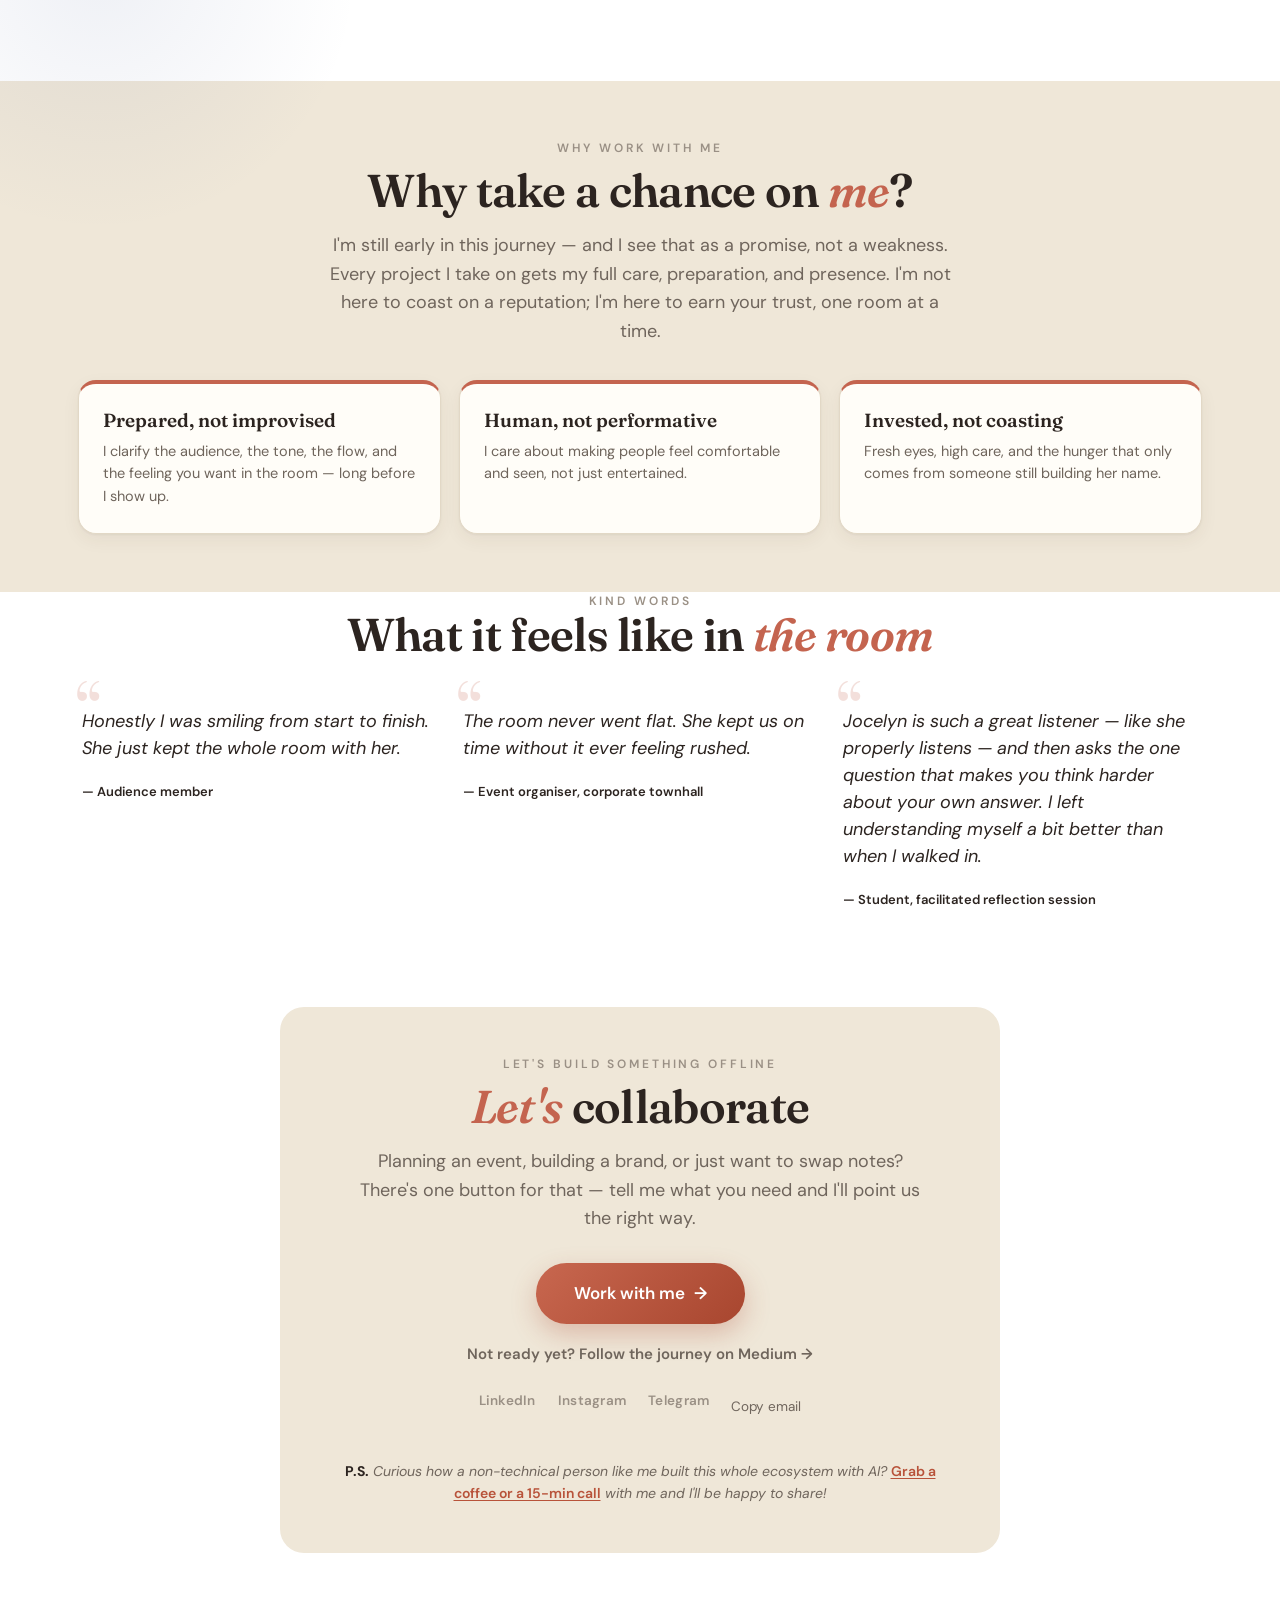
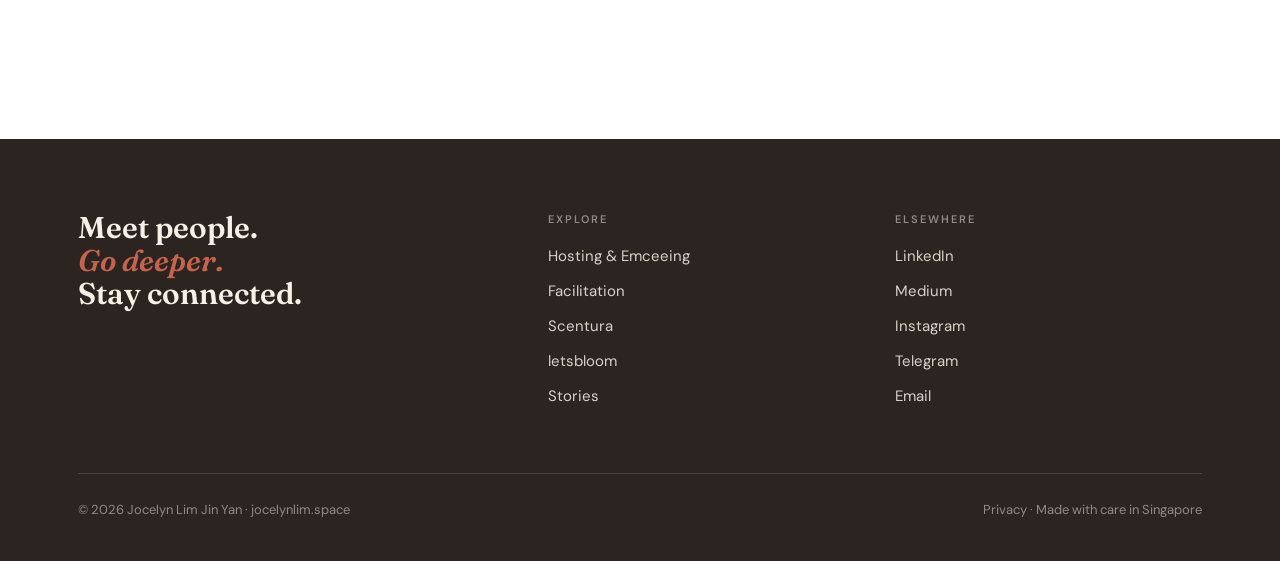
==== commit 3ee5e938: "Add files via upload" ====
--- a/jocelynlim-site-upload/index.html
+++ b/jocelynlim-site-upload/index.html
@@ -437,7 +437,7 @@
           <span class="go">Explore <span class="arrow">→</span></span></div>
       </a>
       <a class="quest reveal d2" href="/for-you" style="--qc:var(--hub)">
-        <div class="ph"><img src="assets/for-you-card.jpg" alt="Three cute hand-drawn characters, a few of the free resources on the For You page"></div>
+        <div class="ph"><img src="assets/for-you-tools.svg" alt="The AI tools I build with: Claude, Gemini, Manus and Nano Banana"></div>
         <div class="body"><div class="verb">yours, free</div><h3>For you</h3>
           <p>The free tools I actually use: AI prompts, a personality quiz, and little things I create to connect with people and get work done faster. Take what's useful.</p>
           <span class="go">See what's inside <span class="arrow">→</span></span></div>
